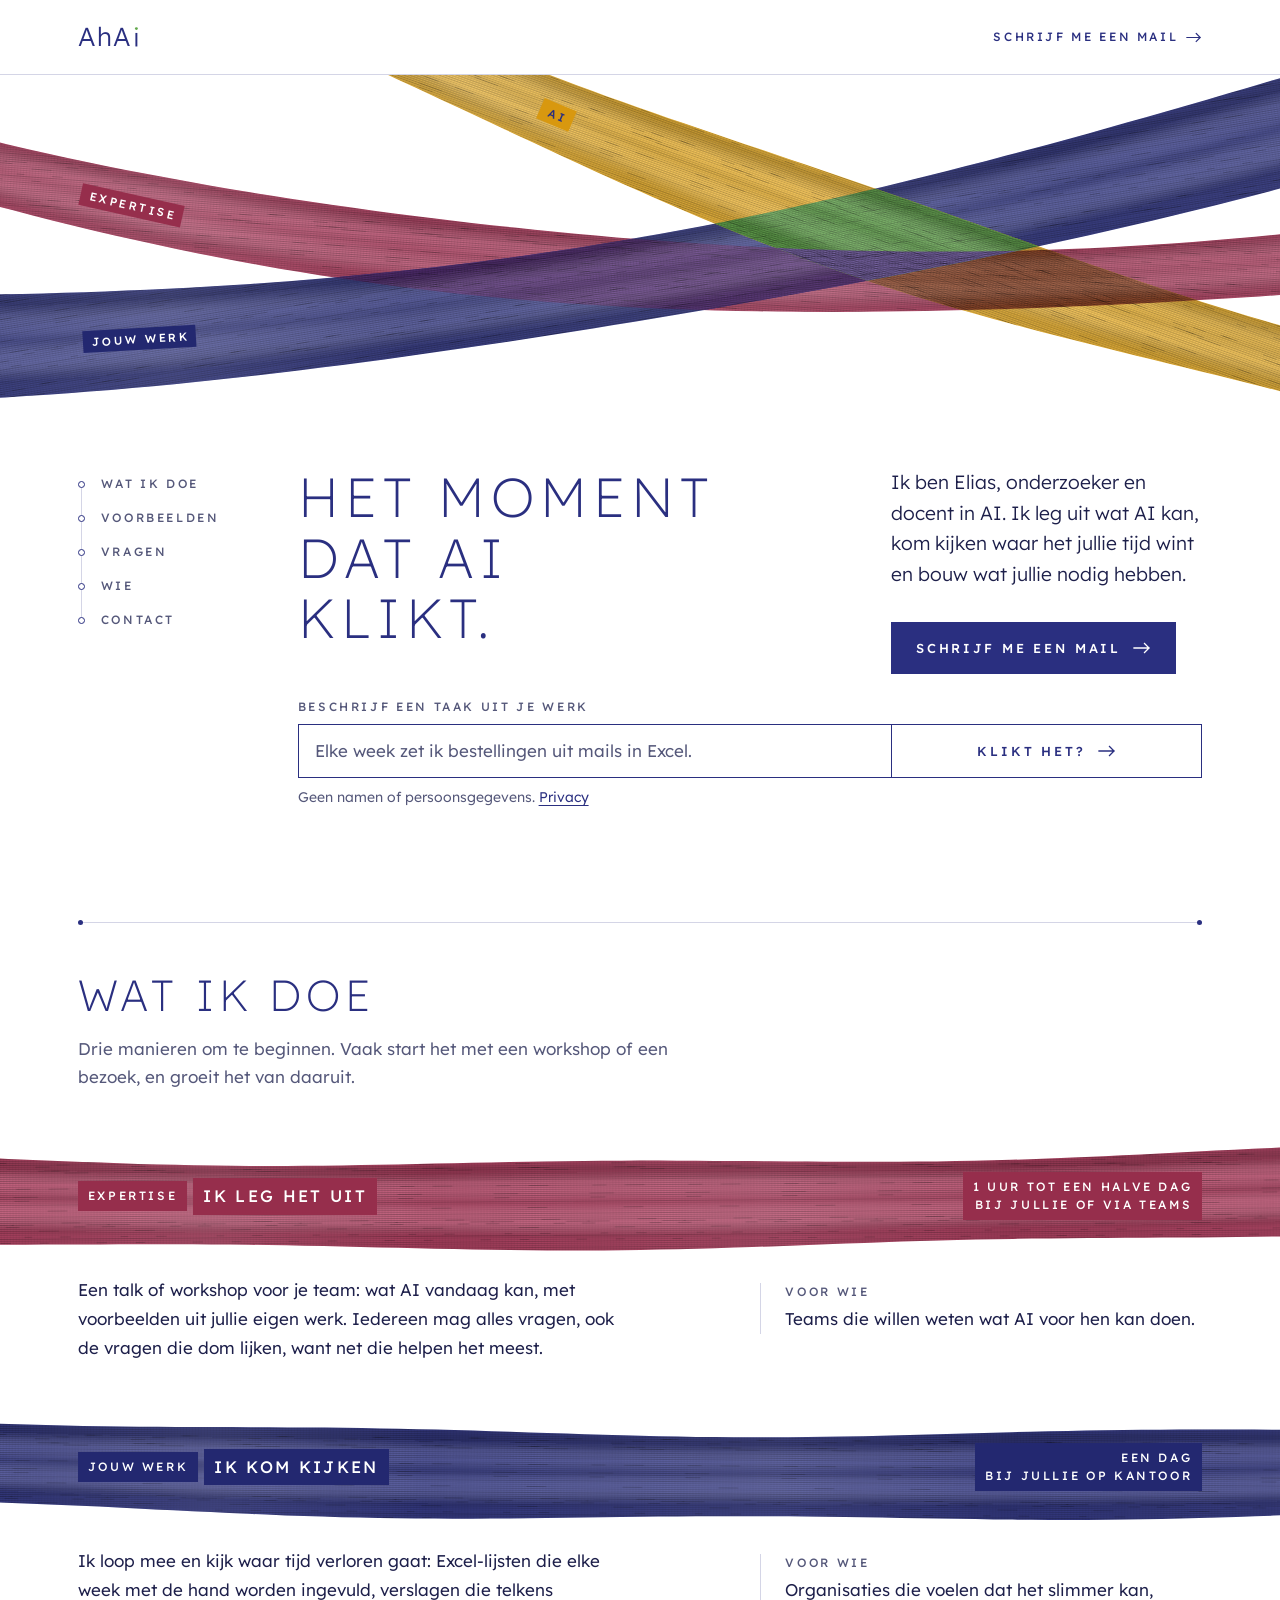
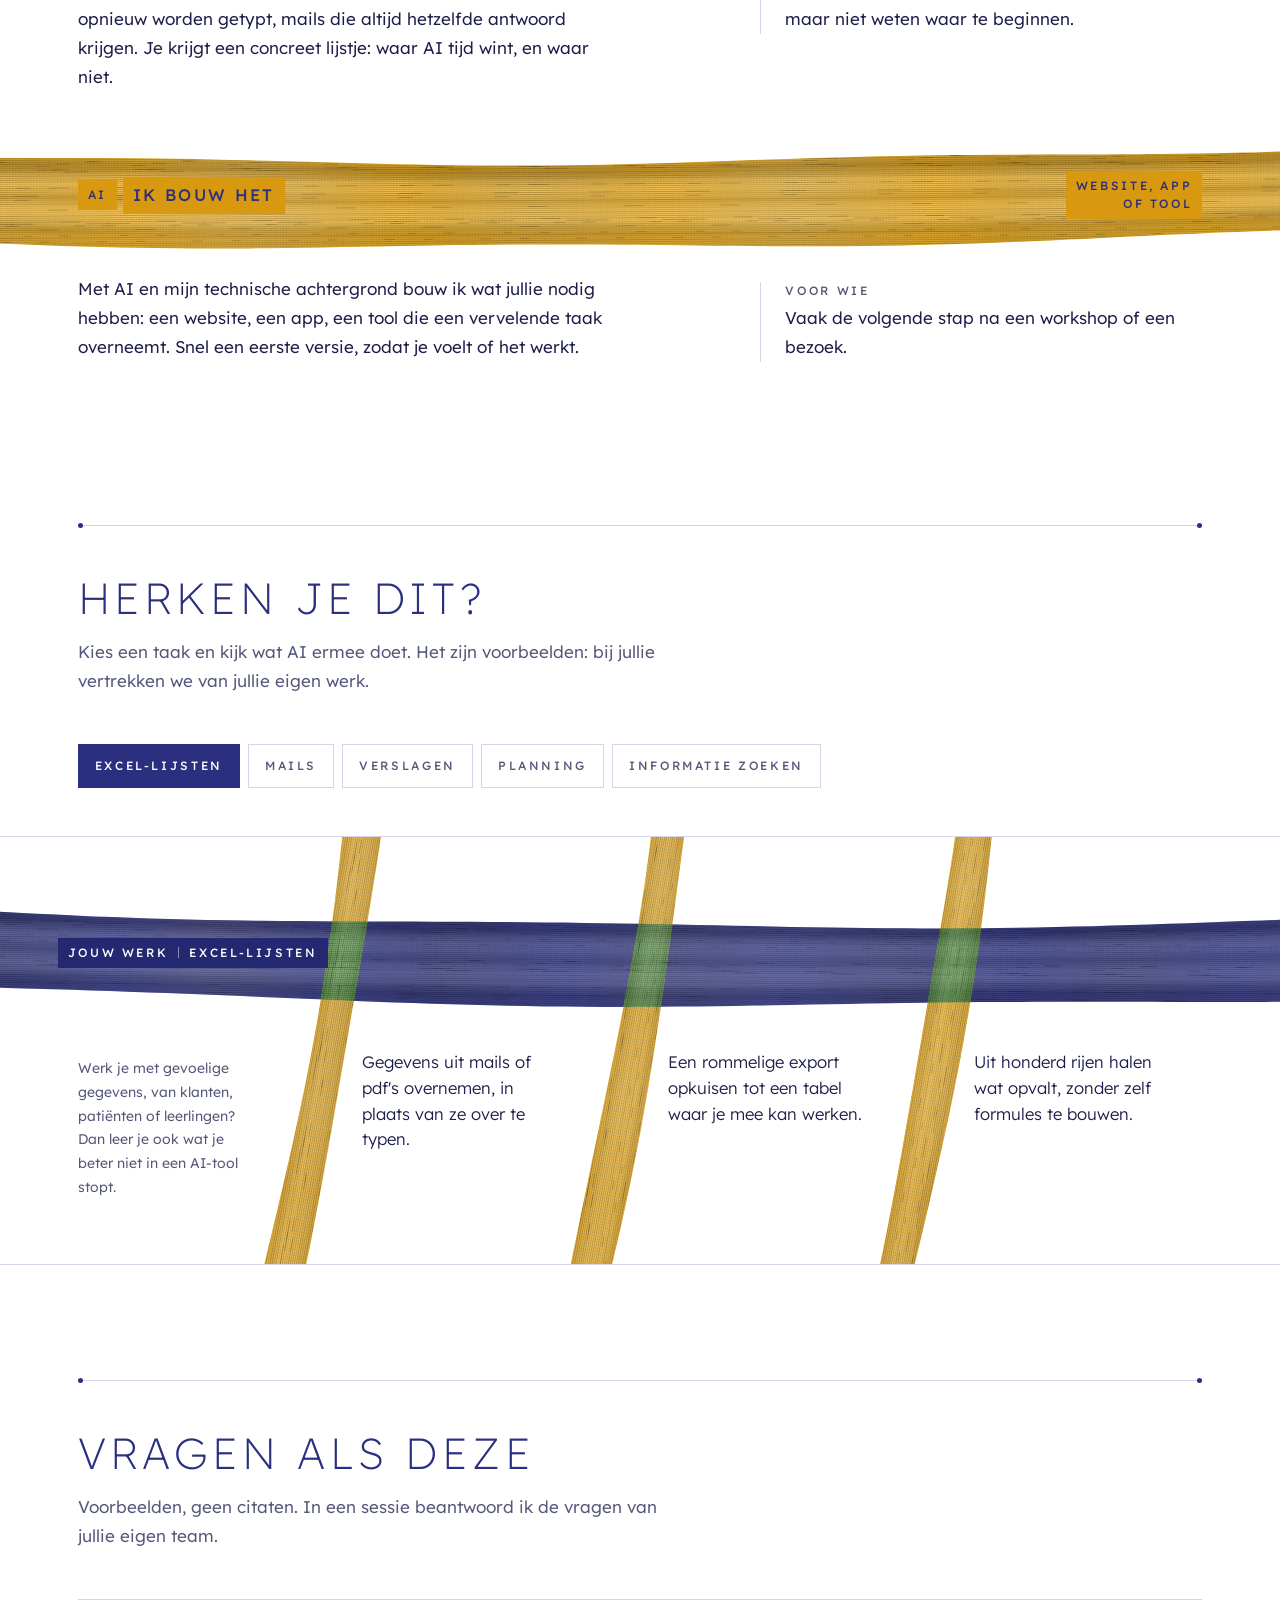
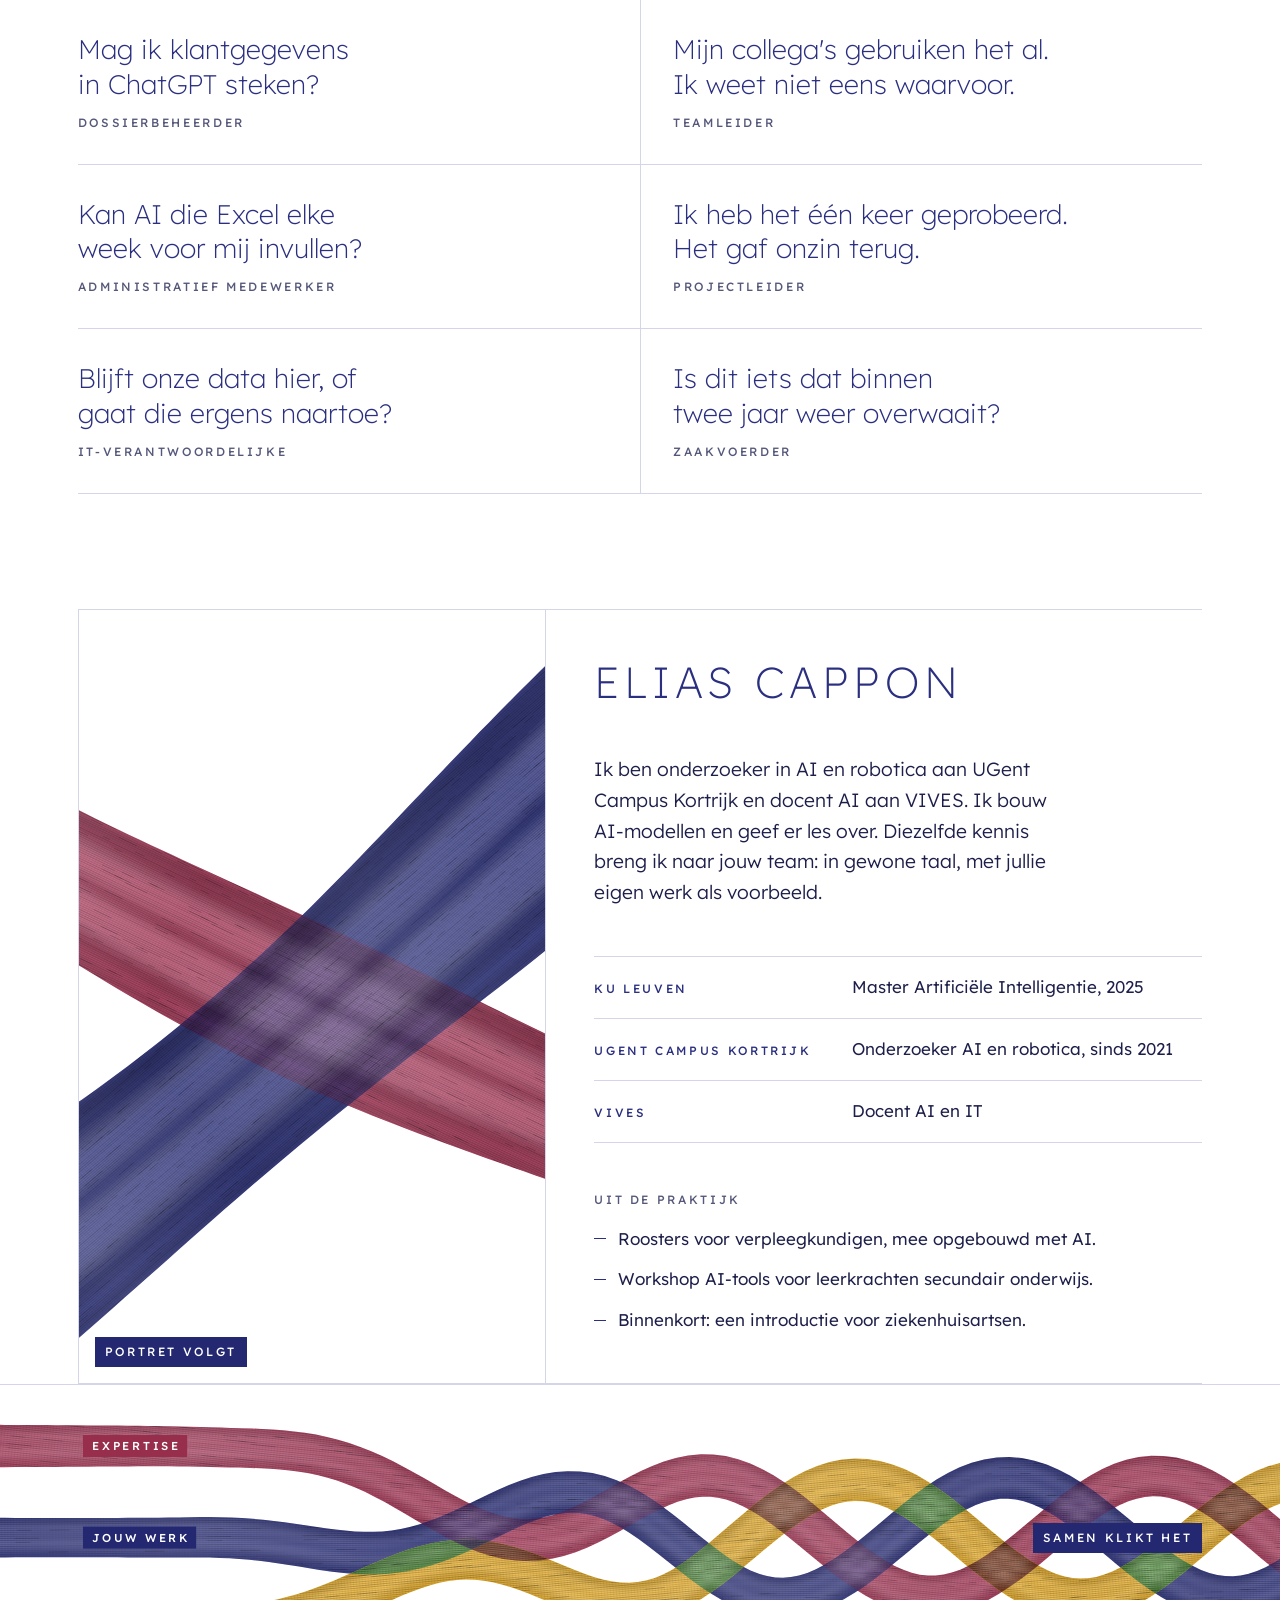
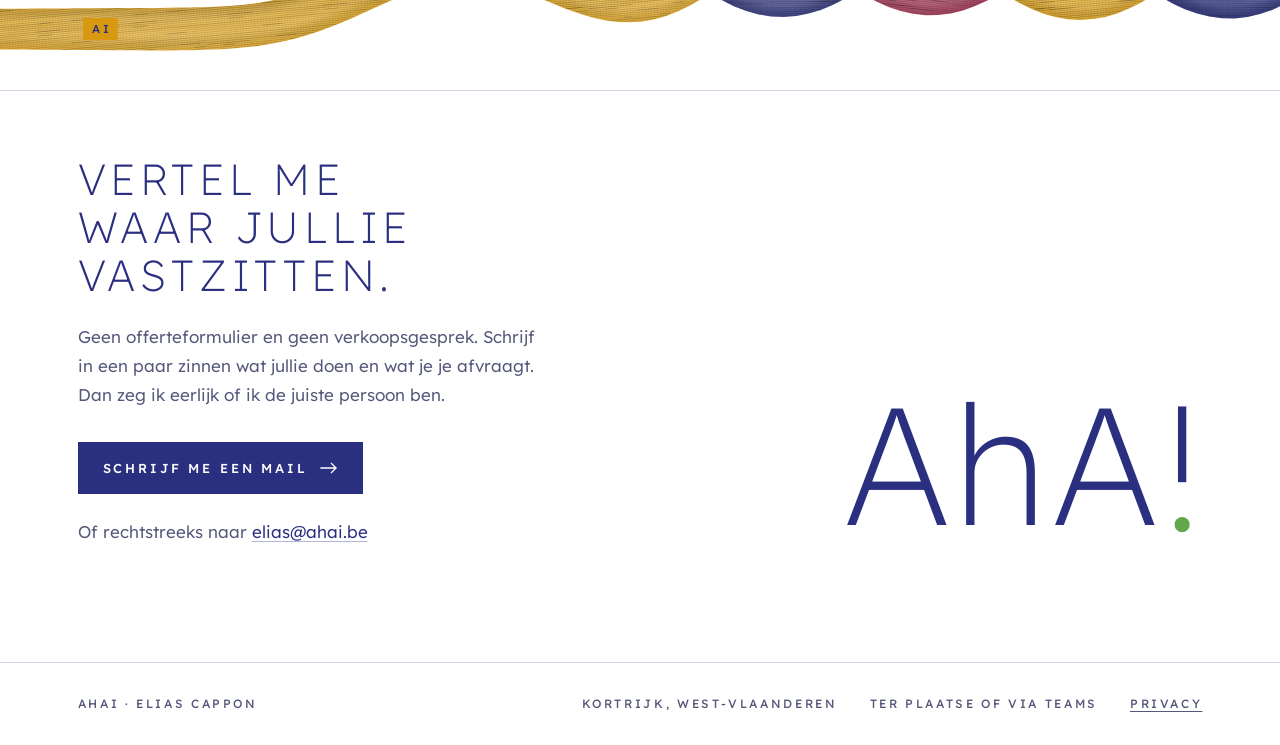
==== site/index.html @ 699d579d "Shorten the line under the Klikt het? field Co-Authored-By: Claude Opus 5.5 <noreply@anthropic.com>" ====
<!doctype html>
<html lang="nl-BE">
<head>
<meta charset="utf-8">
<meta name="viewport" content="width=device-width, initial-scale=1">
<title>AhAi · Elias Cappon, AI uitgelegd, toegepast en gebouwd</title>
<meta name="description" content="Elias Cappon, onderzoeker en docent in AI uit Kortrijk. Ik leg uit wat AI kan, kom kijken waar het jullie tijd wint en bouw wat jullie nodig hebben.">
<meta name="theme-color" content="#FFFFFF">
<link rel="icon" href="favicon.svg" type="image/svg+xml">
<link rel="preload" href="fonts/lexend-latin.woff2" as="font" type="font/woff2" crossorigin>
<link rel="stylesheet" href="styles/fonts.css">
<link rel="stylesheet" href="styles/tokens.css">
<link rel="stylesheet" href="styles/site.css">
<script src="scripts/canopy.js" defer></script>
<script src="scripts/klikt.js" defer></script>
</head>
<body>
<a class="skip" href="#inhoud">Naar de inhoud</a>

<header class="masthead">
  <div class="wrap masthead__in">
    <a class="mark" href="#top" aria-label="AhAi, naar boven" data-mark data-mark-hover><span aria-hidden="true">AhA</span><svg class="mark__i" viewBox="0 0 259 766" aria-hidden="true" focusable="false"><rect class="mark__stem" x="93" y="228" width="75" height="522"/><circle class="mark__dot" cx="130.5" cy="60.5" r="56"/></svg></a>
    <nav class="rail rail--across label" aria-label="Hoofdmenu">
      <ol>
        <li><a href="#doen">Wat ik doe</a></li>
        <li><a href="#voorbeelden">Voorbeelden</a></li>
        <li><a href="#vragen">Vragen</a></li>
        <li><a href="#wie">Wie</a></li>
        <li><a href="#contact">Contact</a></li>
      </ol>
    </nav>
    <a class="masthead__cta label" href="mailto:elias@ahai.be?subject=Kennismaking">
      Schrijf me een mail
      <svg viewBox="0 0 18 12" fill="none" aria-hidden="true"><path d="M1 6h15M11.5 1.5 16 6l-4.5 4.5" stroke="currentColor" stroke-width="1.3" stroke-linecap="square"/></svg>
    </a>
    <button class="menu-toggle label" type="button" aria-expanded="false" aria-controls="menu">Menu</button>
  </div>
  <nav class="menu-panel" id="menu" aria-label="Menu">
    <ul>
      <li><a href="#doen">Wat ik doe</a></li>
      <li><a href="#voorbeelden">Voorbeelden</a></li>
      <li><a href="#vragen">Vragen</a></li>
      <li><a href="#wie">Wie</a></li>
      <li><a href="#contact">Contact</a></li>
    </ul>
  </nav>
</header>

<main id="inhoud">

  <section class="hero" aria-labelledby="hero-title">
    <svg class="canopy" aria-hidden="true" focusable="false"></svg>
    <ul class="canopy__links sr-only">
      <li><a href="#uitleggen" data-band="madder">Expertise: ik leg het uit</a></li>
      <li><a href="#kijken" data-band="indigo">Jouw werk: ik kom kijken</a></li>
      <li><a href="#bouwen" data-band="saffron">AI: ik bouw het</a></li>
    </ul>
    <div class="wrap hero__in">
      <nav class="rail label" aria-label="Hoofdmenu">
        <ol>
          <li><a href="#doen">Wat ik doe</a></li>
          <li><a href="#voorbeelden">Voorbeelden</a></li>
          <li><a href="#vragen">Vragen</a></li>
          <li><a href="#wie">Wie</a></li>
          <li><a href="#contact">Contact</a></li>
        </ol>
      </nav>
      <h1 id="hero-title" class="display"><span>Het moment</span> <span>dat AI</span> <span>klikt.</span></h1>
      <form class="klikt" id="klikt" data-endpoint="/api/klikt" novalidate>
        <label class="klikt__label label" for="klikt-taak">Beschrijf een taak uit je werk</label>
        <div class="klikt__field">
          <textarea id="klikt-taak" name="taak" rows="1" maxlength="600" autocomplete="off" placeholder="Elke week zet ik bestellingen uit mails in Excel." aria-describedby="klikt-hint klikt-fout"></textarea>
          <button class="klikt__go" type="submit">
            Klikt het?
            <svg viewBox="0 0 18 12" fill="none" aria-hidden="true"><path d="M1 6h15M11.5 1.5 16 6l-4.5 4.5" stroke="currentColor" stroke-width="1.3" stroke-linecap="square"/></svg>
          </button>
        </div>
        <p class="klikt__hint" id="klikt-hint">Geen namen of persoonsgegevens. <a href="privacy.html">Privacy</a></p>
        <p class="klikt__fout" id="klikt-fout" hidden></p>
      </form>
      <div class="hero__side">
        <p class="lede">Ik ben Elias, onderzoeker en docent in AI. Ik leg uit wat AI kan, kom kijken waar het jullie tijd wint en bouw wat jullie nodig hebben.</p>
        <div class="actions">
          <a class="btn btn--primary" href="mailto:elias@ahai.be?subject=Kennismaking">
            Schrijf me een mail
            <svg viewBox="0 0 18 12" fill="none" aria-hidden="true"><path d="M1 6h15M11.5 1.5 16 6l-4.5 4.5" stroke="currentColor" stroke-width="1.3" stroke-linecap="square"/></svg>
          </a>
        </div>
      </div>
    </div>
    <div class="match" id="klikt-uitslag" hidden>
      <div class="match__silk"><svg aria-hidden="true" focusable="false"></svg></div>
      <div class="wrap match__in" aria-busy="false">
        <div class="match__head">
          <p class="match__score display" tabindex="-1" data-score>Even kijken…</p>
          <p class="match__verdict" data-verdict></p>
          <p class="match__caption label" id="klikt-kader">Zo komt de score tot stand</p>
          <dl class="match__frame" data-frame aria-labelledby="klikt-kader"></dl>
        </div>
        <div class="match__body">
          <ul class="match__reasons" data-reasons></ul>
          <p class="match__fit" data-fit></p>
          <div class="actions">
            <a class="btn btn--primary" data-mail href="mailto:elias@ahai.be?subject=Klikt%20het%3F">
              Stuur dit naar Elias
              <svg viewBox="0 0 18 12" fill="none" aria-hidden="true"><path d="M1 6h15M11.5 1.5 16 6l-4.5 4.5" stroke="currentColor" stroke-width="1.3" stroke-linecap="square"/></svg>
            </a>
            <button class="btn btn--ghost" type="button" data-again>Probeer een andere taak</button>
          </div>
        </div>
      </div>
    </div>
  </section>

  <section class="section section--first" id="doen" aria-labelledby="doen-title">
    <div class="wrap">
      <div class="rule" aria-hidden="true"></div>
      <div class="section__head">
        <h2 id="doen-title" class="display">Wat ik doe</h2>
        <p class="section__intro">Drie manieren om te beginnen. Vaak start het met een workshop of een bezoek, en groeit het van daaruit.</p>
      </div>
    </div>
    <div class="lanes">
      <article class="lane" data-dye="madder" id="uitleggen">
        <div class="lane__silk">
          <svg aria-hidden="true" focusable="false"></svg>
          <div class="wrap lane__band">
            <div class="lane__names"><p class="lane__word label">Expertise</p><h3>Ik leg het uit</h3></div>
            <p class="lane__spec label"><span>1&nbsp;uur tot een halve&nbsp;dag</span><span>bij&nbsp;jullie of via&nbsp;Teams</span></p>
          </div>
        </div>
        <div class="wrap lane__body">
          <p>Een talk of workshop voor je team: wat AI vandaag kan, met voorbeelden uit jullie eigen werk. Iedereen mag alles vragen, ook de vragen die dom lijken, want net die helpen het meest.</p>
          <dl class="lane__for"><dt class="label">Voor wie</dt><dd>Teams die willen weten wat AI voor hen kan doen.</dd></dl>
        </div>
      </article>
      <article class="lane" data-dye="indigo" id="kijken">
        <div class="lane__silk">
          <svg aria-hidden="true" focusable="false"></svg>
          <div class="wrap lane__band">
            <div class="lane__names"><p class="lane__word label">Jouw werk</p><h3>Ik kom kijken</h3></div>
            <p class="lane__spec label"><span>Een&nbsp;dag</span><span>bij&nbsp;jullie op&nbsp;kantoor</span></p>
          </div>
        </div>
        <div class="wrap lane__body">
          <p>Ik loop mee en kijk waar tijd verloren gaat: Excel-lijsten die elke week met de hand worden ingevuld, verslagen die telkens opnieuw worden getypt, mails die altijd hetzelfde antwoord krijgen. Je krijgt een concreet lijstje: waar AI tijd wint, en waar niet.</p>
          <dl class="lane__for"><dt class="label">Voor wie</dt><dd>Organisaties die voelen dat het slimmer kan, maar niet weten waar te beginnen.</dd></dl>
        </div>
      </article>
      <article class="lane" data-dye="saffron" id="bouwen">
        <div class="lane__silk">
          <svg aria-hidden="true" focusable="false"></svg>
          <div class="wrap lane__band">
            <div class="lane__names"><p class="lane__word label">AI</p><h3>Ik bouw het</h3></div>
            <p class="lane__spec label"><span>Website, app</span><span>of&nbsp;tool</span></p>
          </div>
        </div>
        <div class="wrap lane__body">
          <p>Met AI en mijn technische achtergrond bouw ik wat jullie nodig hebben: een website, een app, een tool die een vervelende taak overneemt. Snel een eerste versie, zodat je voelt of het werkt.</p>
          <dl class="lane__for"><dt class="label">Voor wie</dt><dd>Vaak de volgende stap na een workshop of een bezoek.</dd></dl>
        </div>
      </article>
    </div>
  </section>

  <section class="section" id="voorbeelden" aria-labelledby="voorbeelden-title">
    <div class="wrap">
      <div class="rule" aria-hidden="true"></div>
      <div class="section__head">
        <h2 id="voorbeelden-title" class="display">Herken je dit?</h2>
        <p class="section__intro">Kies een taak en kijk wat AI ermee doet. Het zijn voorbeelden: bij jullie vertrekken we van jullie eigen werk.</p>
      </div>
      <fieldset class="jobs">
        <legend class="sr-only">Kies een taak</legend>
        <label><input type="radio" name="task" value="excel" checked><span>Excel-lijsten</span></label>
        <label><input type="radio" name="task" value="mails"><span>Mails</span></label>
        <label><input type="radio" name="task" value="verslagen"><span>Verslagen</span></label>
        <label><input type="radio" name="task" value="planning"><span>Planning</span></label>
        <label><input type="radio" name="task" value="zoeken"><span>Informatie zoeken</span></label>
      </fieldset>
    </div>

    <div class="crossing" data-crossing>
      <svg class="crossing__silk" aria-hidden="true" focusable="false"></svg>
      <p class="crossing__work tag label" aria-hidden="true"><span>Jouw werk</span><b data-job-label>Excel-lijsten</b></p>
      <div class="wrap crossing__grid">
        <p class="crossing__note">Werk je met gevoelige gegevens, van klanten, patiënten of leerlingen? Dan leer je ook wat je beter niet in een AI-tool stopt.</p>
        <ul class="crossing__list" data-examples aria-live="polite">
          <li><svg class="x-strip" aria-hidden="true" focusable="false"></svg><p>Gegevens uit mails of pdf's overnemen, in plaats van ze over te typen.</p></li>
          <li><svg class="x-strip" aria-hidden="true" focusable="false"></svg><p>Een rommelige export opkuisen tot een tabel waar je mee kan werken.</p></li>
          <li><svg class="x-strip" aria-hidden="true" focusable="false"></svg><p>Uit honderd rijen halen wat opvalt, zonder zelf formules te bouwen.</p></li>
        </ul>
      </div>
    </div>
  </section>

  <section class="section" id="vragen" aria-labelledby="vragen-title">
    <div class="wrap">
      <div class="rule" aria-hidden="true"></div>
      <div class="section__head">
        <h2 id="vragen-title" class="display">Vragen als deze</h2>
        <p class="section__intro">Voorbeelden, geen citaten. In een sessie beantwoord ik de vragen van jullie eigen team.</p>
      </div>
      <ul class="questions">
        <li><p>Mag ik klantgegevens in ChatGPT steken?</p><span class="label">Dossierbeheerder</span></li>
        <li><p>Mijn collega's gebruiken het al. Ik weet niet eens waarvoor.</p><span class="label">Teamleider</span></li>
        <li><p>Kan AI die Excel elke week voor mij invullen?</p><span class="label">Administratief medewerker</span></li>
        <li><p>Ik heb het één keer geprobeerd. Het gaf onzin terug.</p><span class="label">Projectleider</span></li>
        <li><p>Blijft onze data hier, of gaat die ergens naartoe?</p><span class="label">IT-verantwoordelijke</span></li>
        <li><p>Is dit iets dat binnen twee jaar weer overwaait?</p><span class="label">Zaakvoerder</span></li>
      </ul>
    </div>
  </section>

  <section class="section" id="wie" aria-labelledby="wie-title">
    <div class="wrap">
      <div class="who">
        <figure class="portrait">
          <svg aria-hidden="true" focusable="false"></svg>
          <figcaption class="tag label">Portret volgt</figcaption>
        </figure>
        <div class="who__text">
          <h2 id="wie-title" class="display">Elias Cappon</h2>
          <p>Ik ben onderzoeker in AI en robotica aan UGent Campus Kortrijk en docent AI aan VIVES. Ik bouw AI-modellen en geef er les over. Diezelfde kennis breng ik naar jouw team: in gewone taal, met jullie eigen werk als voorbeeld.</p>
          <dl class="creds">
            <div><dt class="label">KU Leuven</dt><dd>Master Artificiële Intelligentie, 2025</dd></div>
            <div><dt class="label">UGent Campus Kortrijk</dt><dd>Onderzoeker AI en robotica, sinds 2021</dd></div>
            <div><dt class="label">VIVES</dt><dd>Docent AI en IT</dd></div>
          </dl>
          <div class="practice">
            <h3 class="label">Uit de praktijk</h3>
            <ul>
              <li>Roosters voor verpleegkundigen, mee opgebouwd met AI.</li>
              <li>Workshop AI-tools voor leerkrachten secundair onderwijs.</li>
              <li>Binnenkort: een introductie voor ziekenhuisartsen.</li>
            </ul>
          </div>
        </div>
      </div>
    </div>
  </section>

  <section class="contact" id="contact" aria-labelledby="contact-title">
    <div class="braid">
      <svg class="braid__silk" aria-hidden="true" focusable="false"></svg>
      <div class="wrap braid__in"><p class="braid__tag tag label">Samen klikt het</p></div>
    </div>
    <div class="wrap">
      <div class="contact__grid">
        <div>
          <h2 id="contact-title" class="display">Vertel me waar jullie vastzitten.</h2>
          <p class="contact__text">Geen offerteformulier en geen verkoopsgesprek. Schrijf in een paar zinnen wat jullie doen en wat je je afvraagt. Dan zeg ik eerlijk of ik de juiste persoon ben.</p>
          <div class="actions contact__actions">
            <a class="btn btn--primary" href="mailto:elias@ahai.be?subject=Kennismaking">
              Schrijf me een mail
              <svg viewBox="0 0 18 12" fill="none" aria-hidden="true"><path d="M1 6h15M11.5 1.5 16 6l-4.5 4.5" stroke="currentColor" stroke-width="1.3" stroke-linecap="square"/></svg>
            </a>
          </div>
          <p class="contact__plain">Of rechtstreeks naar <a class="mailto" href="mailto:elias@ahai.be?subject=Kennismaking">elias@ahai.be</a></p>
        </div>
        <p class="closing" aria-hidden="true"><span class="mark" data-mark><span>AhA</span><svg class="mark__i" viewBox="0 0 242 766" focusable="false"><rect class="mark__stem" x="96" y="230" width="50" height="520"/><circle class="mark__dot" cx="121" cy="76" r="45.5"/></svg></span></p>
      </div>
    </div>
  </section>

</main>

<footer class="footer label">
  <div class="wrap footer__in">
    <span>AhAi · Elias Cappon</span>
    <div><span>Kortrijk, West-Vlaanderen</span><span>Ter&nbsp;plaatse of via Teams</span><a href="privacy.html">Privacy</a></div>
  </div>
</footer>

<a class="totop" href="#top" aria-label="Terug naar boven" data-mark data-mark-hover>
  <svg class="totop__arrow" viewBox="0 0 10 15" fill="none" aria-hidden="true" focusable="false"><path d="M5 14V1.5M1 5.5l4-4 4 4" stroke="currentColor" stroke-width="1.3" stroke-linecap="square"/></svg>
  <span class="mark" aria-hidden="true"><span>AhA</span><svg class="mark__i" viewBox="0 0 259 766" focusable="false"><rect class="mark__stem" x="93" y="228" width="75" height="522"/><circle class="mark__dot" cx="130.5" cy="60.5" r="56"/></svg></span>
</a>
</body>
</html>
---- site/styles/fonts.css ----
/* Lexend, self-hosted (SIL Open Font License 1.1, see fonts/OFL.txt).
   Served from our own domain so no visitor data goes to a font CDN. */
@font-face {
  font-family: "Lexend";
  font-style: normal;
  font-weight: 200 600;
  font-display: swap;
  src: url("../fonts/lexend-latin-ext.woff2") format("woff2");
  unicode-range: U+0100-02BA, U+02BD-02C5, U+02C7-02CC, U+02CE-02D7, U+02DD-02FF, U+0304, U+0308, U+0329, U+1D00-1DBF, U+1E00-1E9F, U+1EF2-1EFF, U+2020, U+20A0-20AB, U+20AD-20C0, U+2113, U+2C60-2C7F, U+A720-A7FF;
}
@font-face {
  font-family: "Lexend";
  font-style: normal;
  font-weight: 200 600;
  font-display: swap;
  src: url("../fonts/lexend-latin.woff2") format("woff2");
  unicode-range: U+0000-00FF, U+0131, U+0152-0153, U+02BB-02BC, U+02C6, U+02DA, U+02DC, U+0304, U+0308, U+0329, U+2000-206F, U+20AC, U+2122, U+2191, U+2193, U+2212, U+2215, U+FEFF, U+FFFD;
}
---- site/styles/tokens.css ----
/* AhAi: tokens for the silk canopy world.
   Three dyes over a sun-white courtyard. Each dye has one job, and the
   jobs never swap. Where two dyes cross, a chord appears: an authored
   colour, not an accident of blending. */

:root {
  /* Dyes */
  --indigo: #2A2F80;        /* your work; all type; primary action */
  --indigo-hover: #232870;
  --indigo-press: #1D2160;
  --madder: #B0385B;        /* the person explaining */
  --saffron: #F0B020;       /* AI, and only AI */

  /* Chords. The aha is the crossing of your work and AI: Flemish dyers
     made green by overdyeing indigo with yellow weld, so that crossing
     is the one green on the page, and the most luminous chord. */
  --chord-work-ai: #62A84B;         /* the aha */
  --chord-work-why: #5E3482;        /* your work, explained */
  --chord-madder-saffron: #9A4C2C;  /* AI, explained: kept going */
  --chord-all: #594A79;             /* all three at once */

  /* Woven tags: labels sewn onto silk, a shade deeper than their dye,
     so the text holds its contrast whatever the fold or sheen does. */
  --tag-indigo: #232870;
  --tag-madder: #962E4C;
  --tag-chord: #83401F;
  --tag-saffron: #D8980F;   /* carries indigo text */

  /* Ground */
  --sky: #FFFFFF;           /* clear sky white, the resting state */

  /* Ink, tinted from indigo rather than grey */
  --ink: #1D1F4A;
  --ink-soft: #55587A;
  --rule: rgba(42, 47, 128, 0.2);
  --selection: rgba(42, 47, 128, 0.14);

  /* Type: one family, roles carried by weight, case and tracking.
     Lexend was drawn to measurably improve reading ease, which is the
     whole job for an audience that is not technical by definition. */
  --font: "Lexend", ui-sans-serif, system-ui, -apple-system, "Segoe UI", sans-serif;

  --t-label: 12px;
  --t-small: 14px;
  --t-body: 17px;
  --t-lede: clamp(1.08rem, 1.5vw, 1.3rem);
  --t-name: clamp(1rem, 1.3vw, 1.15rem);
  --t-question: clamp(1.2rem, 2.1vw, 1.7rem);
  --t-display-m: clamp(1.7rem, 3.4vw, 2.9rem);
  --t-display-xl: clamp(2.3rem, 5.4vw, 5rem);
  --t-mail: clamp(1.5rem, 3.6vw, 3rem);
  --t-closing: clamp(4rem, 13vw, 11rem);

  --w-display: 200;
  --w-light: 300;
  --w-body: 350;
  --w-label: 450;

  --track-display: 0.11em;
  --track-label: 0.22em;
  --track-mark: 0.05em;

  --lh-display: 1.1;
  --lh-body: 1.7;
  --measure: 60ch;

  /* Space: a 4px grid */
  --s-1: 4px;
  --s-2: 8px;
  --s-3: 12px;
  --s-4: 16px;
  --s-5: 24px;
  --s-6: 32px;
  --s-7: 48px;
  --s-8: 64px;
  --s-9: 96px;
  --section: clamp(80px, 9vw, 136px);

  --wrap: 1240px;
  --gutter: clamp(20px, 4.5vw, 64px);
  --rail: 172px;

  /* Motion: tension, not decoration. Shared scale from transitions.dev. */
  --d-quick: 150ms;
  --d-fast: 250ms;
  --d-slow: 400ms;
  --ease: cubic-bezier(0.22, 1, 0.36, 1);
}
---- site/styles/site.css ----
/* AhAi: site styles. Tokens live in tokens.css, faces in fonts.css. */

*, *::before, *::after { box-sizing: border-box; }
html {
  -webkit-text-size-adjust: 100%;
  scroll-behavior: smooth;
  scrollbar-width: thin;
  scrollbar-color: rgba(42, 47, 128, 0.35) transparent;
}
body {
  margin: 0;
  background: var(--sky);
  color: var(--ink);
  font-family: var(--font);
  font-size: var(--t-body);
  font-weight: var(--w-body);
  line-height: var(--lh-body);
  caret-color: var(--indigo);
  -webkit-font-smoothing: antialiased;
}
::selection { background: var(--selection); color: var(--ink); }
img, svg { display: block; max-width: 100%; }
[hidden] { display: none !important; }
a { color: inherit; text-underline-offset: 0.24em; text-decoration-thickness: 1px; }
h1, h2, h3, p, ul, ol, dl, dd { margin: 0; }
ul, ol { padding: 0; list-style: none; }
button { font: inherit; color: inherit; background: none; border: 0; padding: 0; cursor: pointer; }

:where(a, button, input, [tabindex]):focus-visible {
  outline: 2px solid var(--indigo);
  outline-offset: 4px;
}

.sr-only {
  position: absolute; width: 1px; height: 1px; margin: -1px; padding: 0;
  overflow: hidden; clip: rect(0 0 0 0); white-space: nowrap; border: 0;
}
.skip {
  position: absolute; left: var(--gutter); top: -60px; z-index: 30;
  background: var(--indigo); color: var(--sky); padding: var(--s-2) var(--s-4);
  font-size: var(--t-small); text-decoration: none;
}
.skip:focus { top: var(--s-3); }

.wrap { max-width: var(--wrap); margin-inline: auto; padding-inline: var(--gutter); }

/* Labels pinned at an edge: light, wide-tracked capitals */
.label {
  font-size: var(--t-label);
  font-weight: var(--w-label);
  letter-spacing: var(--track-label);
  text-transform: uppercase;
  line-height: 1.5;
}
.display {
  font-weight: var(--w-display);
  letter-spacing: var(--track-display);
  text-transform: uppercase;
  line-height: var(--lh-display);
  color: var(--indigo);
  text-wrap: balance;
}

/* A hairline that ends in two knots, the frame of the canopy board */
.rule { position: relative; height: 1px; background: var(--rule); }
.rule::before, .rule::after {
  content: ""; position: absolute; top: -2px; width: 5px; height: 5px;
  border-radius: 50%; background: var(--indigo);
}
.rule::before { left: 0; }
.rule::after { right: 0; }

/* A woven tag: a label sewn onto silk */
.tag { display: inline-flex; align-items: center; padding: 6px 10px; color: var(--sky); background: var(--tag-indigo); }

/* ── Wordmark: AhAi turns into AhA! ────────────────────────────
   The i is drawn to Lexend's own glyph at the weight it sits in, per
   1000 units: at 300 a stroke of 75, a dot of 112 and an advance of 259;
   at 200 a stroke of 50, a dot of 91 and an advance of 242. Drawn, it
   can morph: on a spring the stroke stretches to cap height while the
   dot drops to the baseline. Only the dot carries colour, the green
   chord of the aha. */
.mark {
  display: inline-block; text-decoration: none; white-space: nowrap;
  font-weight: var(--w-light); letter-spacing: var(--track-mark);
  color: var(--indigo); line-height: 1;
}
.mark__i { display: inline-block; width: 0.259em; height: 0.766em; vertical-align: -0.016em; overflow: visible; }
.mark__stem { fill: currentColor; }
.mark__dot { fill: var(--chord-work-ai); }

/* ── Masthead ─────────────────────────────────────────────────── */
.masthead { position: relative; z-index: 20; background: var(--sky); border-bottom: 1px solid var(--rule); }
.masthead__in { display: flex; align-items: center; justify-content: space-between; gap: var(--s-5); padding-block: var(--s-5); }
.masthead .mark { font-size: 26px; }
.masthead__cta {
  display: inline-flex; align-items: center; gap: var(--s-2);
  color: var(--indigo); text-decoration: none;
}
.masthead__cta svg { flex: none; width: 16px; height: 11px; transition: transform var(--d-fast) var(--ease); }
.masthead__cta:hover svg { transform: translateX(4px); }

/* The rail: a thread with knots. Vertical in the hero on wide screens,
   laid along the masthead on middle widths, a menu on phones. */
.rail ol { position: relative; display: grid; gap: var(--s-4); }
.rail ol::before {
  content: ""; position: absolute; left: 3px; top: 8px; bottom: 8px; width: 1px; background: var(--rule);
}
.rail a {
  position: relative; display: flex; align-items: center; gap: var(--s-4);
  text-decoration: none; color: var(--ink-soft);
  transition: color var(--d-quick) var(--ease);
}
.rail a::before {
  content: ""; flex: none; width: 7px; height: 7px; border-radius: 50%;
  border: 1px solid var(--indigo); background: var(--sky);
  transition: background-color var(--d-quick) var(--ease);
}
.rail a:hover, .rail a:focus-visible { color: var(--indigo); }
.rail a:hover::before, .rail a:focus-visible::before { background: var(--indigo); }
.rail--across { display: none; }
.rail--across ol { grid-auto-flow: column; gap: 20px; }
.rail--across ol::before { left: 8px; right: 8px; top: 50%; bottom: auto; width: auto; height: 1px; }
/* Laid across, the thread shows only between the labels, never through them. */
.rail--across a { gap: var(--s-3); padding-right: 6px; white-space: nowrap; background: var(--sky); }
.rail--across li:last-child a { padding-right: 0; }

.menu-toggle { display: none; color: var(--indigo); padding: var(--s-2) 0; }
.menu-panel { display: none; }

/* ── Hero ─────────────────────────────────────────────────────── */
.hero { position: relative; }
/* tall enough to fly, short enough that "Klikt het?" is in the first screen */
.canopy { display: block; width: 100%; height: clamp(260px, 40vh, 520px); overflow: hidden; }
.hero__in {
  display: grid;
  grid-template-columns: var(--rail) minmax(0, 7fr) minmax(0, 4fr);
  grid-template-areas: "rail head side" "rail form form";
  gap: var(--s-5) var(--s-7); align-items: start;
  padding-block: var(--s-6) var(--s-8);
}
.hero .rail { grid-area: rail; align-self: start; padding-top: var(--s-2); }
.hero h1 { grid-area: head; font-size: var(--t-display-xl); }
@media (min-width: 1024px) {
  .hero h1 { font-size: clamp(3rem, 4.3vw, 3.9rem); }
  .hero h1 span { display: block; white-space: nowrap; }
}
.hero__side { grid-area: side; display: grid; gap: var(--s-6); }
.lede { font-size: var(--t-lede); font-weight: var(--w-light); line-height: 1.6; color: var(--ink); max-width: 34ch; }
.actions { display: flex; flex-wrap: wrap; gap: var(--s-3); }

/* ── Klikt het? A task in, a match out ─────────────────────────── */
.klikt { grid-area: form; display: grid; gap: var(--s-2); }
.klikt__label { color: var(--ink-soft); }
.klikt__field {
  display: flex; align-items: stretch;
  border: 1px solid var(--indigo); background: var(--sky);
}
.klikt__field:focus-within { outline: 2px solid var(--indigo); outline-offset: 3px; }
.klikt textarea {
  flex: 1; min-width: 0; min-height: 52px; margin: 0; border: 0; resize: none; overflow: hidden;
  padding: 14px var(--s-4); background: transparent; color: var(--ink);
  font: inherit; font-size: var(--t-body); font-weight: var(--w-body); line-height: 1.4;
  text-wrap: pretty;
}
.klikt textarea::placeholder { color: var(--ink-soft); opacity: 1; }
.klikt textarea:focus-visible { outline: none; }
/* The field spans the headline and side columns: its text box ends where
   the side column starts, so "Klikt het?" sits under "Schrijf me een mail". */
.klikt__go {
  flex: none; width: calc((100% - var(--s-7)) * 4 / 11);
  display: inline-flex; align-items: center; justify-content: center; gap: var(--s-3);
  padding: 0 var(--s-5); border-left: 1px solid var(--indigo); color: var(--indigo);
  font-size: 13px; font-weight: 500; letter-spacing: var(--track-label); text-transform: uppercase; white-space: nowrap;
  transition: background-color var(--d-quick) var(--ease);
}
.klikt__go:hover { background: rgba(42, 47, 128, 0.06); }
.klikt__go:active { background: rgba(42, 47, 128, 0.12); }
.klikt__go svg { flex: none; width: 18px; height: 12px; transition: transform var(--d-fast) var(--ease); }
.klikt__go:hover svg { transform: translateX(4px); }
.klikt__hint, .klikt__fout { font-size: var(--t-small); }
.klikt__hint { color: var(--ink-soft); }
.klikt__hint a { color: var(--indigo); }
.klikt__fout { color: var(--ink); }

/* The result: the meter strip runs edge to edge like the lanes, the
   reading sits in the wrap below it. */
.match { padding-bottom: var(--s-8); }
.match__silk { position: relative; height: clamp(150px, 13vw, 190px); border-block: 1px solid var(--rule); overflow: hidden; }
.match__silk svg { position: absolute; inset: 0; width: 100%; height: 100%; }
.match__in {
  display: grid; grid-template-columns: minmax(0, 5fr) minmax(0, 7fr);
  gap: var(--s-6) var(--s-8); padding-top: var(--s-7);
}
.match__head { display: grid; gap: var(--s-4); align-content: start; }
.match__score { font-size: var(--t-display-m); }
.match__score:focus { outline: none; }
.match__verdict { color: var(--ink); max-width: 32ch; text-wrap: pretty; }
.match__caption { margin-top: var(--s-3); color: var(--ink-soft); }
.match__frame { display: grid; gap: var(--s-2); }
.match__frame div { display: flex; align-items: center; justify-content: space-between; gap: var(--s-4); }
.match__frame dt { font-size: var(--t-small); color: var(--ink); }
.match__weight { margin-left: var(--s-1); font-size: var(--t-label); color: var(--ink-soft); white-space: nowrap; }
.match__frame dd { display: flex; gap: 6px; }
.match__frame dd span { width: 8px; height: 8px; border-radius: 50%; border: 1px solid var(--indigo); }
.match__frame dd span.is-on { background: var(--indigo); }
.match__body { display: grid; gap: var(--s-5); align-content: start; }
.match__reasons li { padding: var(--s-3) 0; border-top: 1px solid var(--rule); max-width: var(--measure); text-wrap: pretty; }
.match__reasons li:last-child { border-bottom: 1px solid var(--rule); }
.match__fit { color: var(--ink-soft); }
.match__fit a { color: var(--indigo); }

/* The bands link to the services named after them: the band under the
   pointer lifts, the others fall back, and its tag shows an arrow. */
.canopy .silk__body, .canopy .silk__tex, .canopy .silk__label, .canopy .silk__chords {
  transition: opacity var(--d-fast) var(--ease);
}
.canopy .is-dim { opacity: 0.2; }
.canopy .silk__chords.is-dim { opacity: 0; }
.silk__arrow { opacity: 0; transform: translateX(-4px); transition: opacity var(--d-quick) var(--ease), transform var(--d-quick) var(--ease); }
.is-hot .silk__arrow { opacity: 1; transform: none; }
.silk__ring { display: none; }
.is-focus .silk__ring { display: inline; }

/* Back to top: the mark waits in the corner once the hero has gone. */
.totop {
  position: fixed; z-index: 30;
  right: max(var(--s-4), env(safe-area-inset-right));
  bottom: calc(max(var(--s-4), env(safe-area-inset-bottom)) + var(--lift, 0px));
  display: inline-flex; align-items: center; justify-content: center; gap: var(--s-3);
  min-width: 44px; min-height: 44px; padding: 0 var(--s-4) 0 var(--s-3);
  background: var(--sky); border: 1px solid var(--indigo); color: var(--indigo); text-decoration: none;
  opacity: 0; visibility: hidden; transform: translateY(8px);
  transition: opacity var(--d-fast) var(--ease), transform var(--d-fast) var(--ease), background-color var(--d-quick) var(--ease), visibility 0s linear var(--d-fast);
}
.totop.is-shown {
  opacity: 1; visibility: visible; transform: none;
  transition: opacity var(--d-fast) var(--ease), transform var(--d-fast) var(--ease), background-color var(--d-quick) var(--ease);
}
.totop:hover { background: linear-gradient(rgba(42, 47, 128, 0.06), rgba(42, 47, 128, 0.06)), var(--sky); }
.totop .mark {
  font-size: 26px; /* the masthead's mark, waiting in the corner */
  transition: opacity var(--d-quick) var(--ease);
}
/* While the closing AhA! is in view the tile keeps only its arrow, so the
   finale never shows the mark twice: the mark fades, then the tile folds
   to a square in one step, so no layout property is animated. */
.totop.is-quiet .mark { opacity: 0; }
.totop.is-folded { gap: 0; padding-inline: 0; }
.totop.is-folded .mark { display: none; }
.totop__arrow { flex: none; width: 10px; height: 15px; transition: transform var(--d-fast) var(--ease); }
.totop:hover .totop__arrow { transform: translateY(-3px); }

/* ── Buttons: square, tracked, indigo ─────────────────────────── */
.btn {
  display: inline-flex; align-items: center; gap: var(--s-3);
  min-height: 52px; padding: 0 var(--s-5);
  font-size: 13px; font-weight: 500; letter-spacing: var(--track-label);
  text-transform: uppercase; text-decoration: none; white-space: nowrap;
  border: 1px solid var(--indigo);
  transition: background-color var(--d-quick) var(--ease), color var(--d-quick) var(--ease);
}
.btn svg { flex: none; width: 18px; height: 12px; transition: transform var(--d-fast) var(--ease); }
.btn:hover svg { transform: translateX(4px); }
.btn--primary { background: var(--indigo); color: var(--sky); }
.btn--primary:hover { background: var(--indigo-hover); border-color: var(--indigo-hover); }
.btn--primary:active { background: var(--indigo-press); border-color: var(--indigo-press); }
.btn--ghost { color: var(--indigo); background: transparent; }
.btn--ghost:hover { background: rgba(42, 47, 128, 0.06); }
.btn--ghost:active { background: rgba(42, 47, 128, 0.12); }

/* ── Sections ─────────────────────────────────────────────────── */
.section { padding-block: var(--section) 0; }
.section--first { padding-top: var(--s-7); }
.section__head { display: grid; gap: var(--s-4); padding-top: var(--s-7); margin-bottom: var(--s-7); }
.section__head h2 { font-size: var(--t-display-m); max-width: 18ch; }
.section__intro { color: var(--ink-soft); max-width: var(--measure); }

/* ── Jouw werk: the crossing ──────────────────────────────────── */
.jobs { border: 0; margin: 0; padding: 0; display: flex; flex-wrap: wrap; gap: var(--s-2); }
.jobs label { position: relative; cursor: pointer; }
.jobs input { position: absolute; opacity: 0; inset: 0; margin: 0; cursor: pointer; }
.jobs span {
  display: inline-flex; align-items: center; min-height: 44px; padding: 0 var(--s-4);
  border: 1px solid var(--rule); color: var(--ink-soft);
  font-size: var(--t-label); font-weight: var(--w-label);
  letter-spacing: var(--track-label); text-transform: uppercase;
  transition: border-color var(--d-quick) var(--ease), color var(--d-quick) var(--ease), background-color var(--d-quick) var(--ease);
}
.jobs label:hover span { border-color: var(--indigo); color: var(--indigo); }
.jobs input:checked + span { background: var(--indigo); border-color: var(--indigo); color: var(--sky); }
.jobs input:focus-visible + span { outline: 2px solid var(--indigo); outline-offset: 3px; }

.crossing {
  position: relative; margin-top: var(--s-7); overflow: hidden;
  border-block: 1px solid var(--rule);
}
.crossing__silk { position: absolute; inset: 0; width: 100%; height: 100%; pointer-events: none; }
.crossing__work { position: absolute; left: var(--gutter); top: 0; z-index: 1; white-space: nowrap; gap: 0; }
.crossing__work span + b::before {
  content: ""; display: inline-block; width: 1px; height: 0.95em; margin-inline: 10px;
  background: rgba(255, 255, 255, 0.45); vertical-align: -0.12em;
}
.crossing__work b { font-weight: var(--w-label); }
.crossing__grid {
  position: relative; z-index: 1;
  display: grid; grid-template-columns: minmax(0, 0.7fr) minmax(0, 3fr);
  gap: var(--s-6); padding-top: 212px; padding-bottom: var(--s-8);
}
.crossing__note { color: var(--ink-soft); font-size: var(--t-small); max-width: 26ch; padding: var(--s-2) 40px 0 0; }
.crossing__list { display: grid; grid-template-columns: repeat(3, minmax(0, 1fr)); gap: var(--s-6); }
.crossing__list li p {
  font-size: var(--t-name); font-weight: var(--w-light); line-height: 1.55;
  padding: 0 28px 0 46px;
}
.x-strip { display: none; }

.swap-out { opacity: 0; filter: blur(2px); transform: translateY(4px); }
.swapping { transition: opacity var(--d-quick) var(--ease), filter var(--d-quick) var(--ease), transform var(--d-quick) var(--ease); }

/* ── Sessies: lanes of silk, not cards ────────────────────────── */
.lanes { display: grid; }
.lane { position: relative; padding-bottom: var(--s-7); scroll-margin-top: var(--s-6); }
.lane[data-dye="indigo"] { --tag: var(--tag-indigo); }
.lane[data-dye="madder"] { --tag: var(--tag-madder); }
.lane[data-dye="saffron"] { --tag: var(--tag-saffron); --tag-ink: var(--indigo); }
.lane__silk { position: relative; height: 112px; }
.lane__silk svg { position: absolute; inset: 0; width: 100%; height: 100%; overflow: hidden; }
.lane__band {
  position: absolute; inset: 0; z-index: 1;
  display: flex; align-items: center; justify-content: space-between; gap: var(--s-5);
  color: var(--sky); pointer-events: none;
}
.lane__names { display: flex; flex-wrap: wrap; align-items: center; gap: 6px; }
.lane__word, .lane__band h3, .lane__spec { background: var(--tag); color: var(--tag-ink, var(--sky)); padding: 6px 10px; }
.lane__word { margin: 0; }
.lane__band h3 { font-size: var(--t-name); font-weight: var(--w-label); letter-spacing: 0.14em; text-transform: uppercase; line-height: 1.5; }
.lane__spec { text-align: right; }
.lane__spec span { display: block; }
.lane__body {
  display: grid; grid-template-columns: minmax(0, 7fr) minmax(0, 5fr);
  gap: var(--s-5) var(--s-8); padding-top: var(--s-5); align-items: baseline;
}
.lane__body p { max-width: 54ch; }
.lane__for { display: grid; gap: var(--s-1); padding-left: var(--s-5); border-left: 1px solid var(--rule); }
.lane__for dt { color: var(--ink-soft); }
.lane__for dd { color: var(--ink); }

/* ── Vragen: examples of what gets asked ──────────────────────── */
.questions {
  display: grid; grid-template-columns: repeat(2, minmax(0, 1fr));
  border-top: 1px solid var(--rule);
}
.questions li {
  display: grid; gap: var(--s-3); align-content: start;
  padding: var(--s-6) var(--s-6) var(--s-6) 0; border-bottom: 1px solid var(--rule);
}
.questions li:nth-child(even) { padding-left: var(--s-6); border-left: 1px solid var(--rule); }
.questions p { font-size: var(--t-question); font-weight: var(--w-display); line-height: 1.3; color: var(--indigo); max-width: 26ch; text-wrap: balance; }
.questions span { color: var(--ink-soft); }

/* ── Wie ──────────────────────────────────────────────────────── */
.who {
  display: grid; grid-template-columns: minmax(0, 5fr) minmax(0, 7fr);
  border-block: 1px solid var(--rule);
}
.portrait { position: relative; margin: 0; min-height: 420px; overflow: hidden; border-inline: 1px solid var(--rule); }
.portrait svg { position: absolute; inset: 0; width: 100%; height: 100%; }
.portrait figcaption { position: absolute; left: var(--s-4); bottom: var(--s-4); z-index: 1; }
.who__text { display: grid; gap: var(--s-7); padding: var(--s-7) 0 var(--s-7) var(--s-7); }
.who__text h2 { font-size: var(--t-display-m); }
.who__text > p { font-size: var(--t-lede); font-weight: var(--w-light); line-height: 1.6; max-width: 40ch; }
.creds { display: grid; }
.creds > div {
  display: grid; grid-template-columns: minmax(0, 2fr) minmax(0, 3fr); gap: var(--s-5);
  padding: var(--s-4) 0; border-top: 1px solid var(--rule); align-items: baseline;
}
.creds > div:last-child { border-bottom: 1px solid var(--rule); }
.creds dt { color: var(--indigo); }
.practice h3 { color: var(--ink-soft); margin-bottom: var(--s-4); }
.practice ul { display: grid; gap: var(--s-3); }
.practice li { padding-left: var(--s-5); position: relative; }
.practice li::before { content: ""; position: absolute; left: 0; top: 0.8em; width: 12px; height: 1px; background: var(--indigo); }

/* ── Contact: clear sky ───────────────────────────────────────── */
.contact { padding-block: 0 var(--section); }
.contact__grid {
  display: grid; grid-template-columns: minmax(0, 6fr) minmax(0, 6fr);
  gap: var(--s-7); align-items: end; padding-top: var(--s-8);
}
.contact__actions { margin-top: var(--s-6); }
.contact__plain { margin-top: var(--s-5); color: var(--ink-soft); }

/* ── The finale: the three silks weave into one ───────────────── */
.braid { position: relative; height: clamp(220px, 24vw, 320px); border-block: 1px solid var(--rule); overflow: hidden; }
.braid__silk { position: absolute; inset: 0; width: 100%; height: 100%; }
.braid__in { position: relative; height: 100%; display: flex; align-items: center; justify-content: flex-end; pointer-events: none; }
.braid__tag { margin: 0; }
.contact h2 { font-size: var(--t-display-m); max-width: 16ch; }
.contact__text { margin-top: var(--s-5); color: var(--ink-soft); max-width: 46ch; }
.mailto {
  color: var(--indigo); text-decoration: underline; text-decoration-thickness: 1px;
  text-underline-offset: 0.2em; text-decoration-color: rgba(42, 47, 128, 0.35);
  transition: text-decoration-color var(--d-quick) var(--ease);
}
.mailto:hover { text-decoration-color: var(--indigo); }
.closing { justify-self: end; }
.closing .mark { font-size: var(--t-closing); font-weight: var(--w-display); letter-spacing: 0.02em; }
.closing .mark__i { width: 0.242em; }

/* ── Privacy: a plain page to read ────────────────────────────── */
.legal { padding-block: var(--s-8) var(--section); }
.legal h1 { font-size: var(--t-display-m); margin: var(--s-7) 0 var(--s-5); }
.legal h2 {
  margin: var(--s-7) 0 var(--s-3); color: var(--indigo);
  font-size: var(--t-name); font-weight: var(--w-label); letter-spacing: var(--track-label); text-transform: uppercase;
}
.legal p, .legal li { max-width: var(--measure); text-wrap: pretty; }
.legal p + p { margin-top: var(--s-4); }
.legal__lede { font-size: var(--t-lede); font-weight: var(--w-light); line-height: 1.6; }
.legal ul { display: grid; gap: var(--s-3); }
.legal li { position: relative; padding-left: var(--s-5); }
.legal li::before {
  content: ""; position: absolute; left: 0; top: 0.72em;
  width: 7px; height: 7px; border-radius: 50%; border: 1px solid var(--indigo);
}
.legal strong { font-weight: var(--w-label); }
.legal a { color: var(--indigo); }
.legal p.legal__updated { margin-top: var(--s-7); font-size: var(--t-small); color: var(--ink-soft); }

.footer { border-top: 1px solid var(--rule); color: var(--ink-soft); }
.footer__in { display: flex; flex-wrap: wrap; justify-content: space-between; gap: var(--s-2) var(--s-6); padding-block: var(--s-6); }
.footer__in div { display: flex; flex-wrap: wrap; gap: var(--s-2) var(--s-6); }

/* ── Middle widths: the rail lies along the masthead ──────────── */
@media (max-width: 1023px) {
  .hero .rail { display: none; }
  .rail--across { display: block; }
  .masthead__cta { display: none; }
  /* the side is wide enough for "Schrijf me een mail" and its arrow on one line */
  .hero__in { grid-template-columns: minmax(0, 7fr) minmax(0, 6fr); grid-template-areas: "head side" "form form"; }
  .klikt__go { width: calc((100% - var(--s-7)) * 6 / 13); }
}
@media (max-width: 1199px) {
  .crossing { border: 0; overflow: visible; }
  .crossing__silk { display: none; }
  .crossing__work { position: static; margin: 0 0 var(--s-5) var(--gutter); }
  .crossing__grid { grid-template-columns: minmax(0, 1fr); padding-top: 0; padding-bottom: 0; }
  .crossing__note { order: 2; max-width: var(--measure); padding-right: 0; }
  .crossing__list { grid-template-columns: minmax(0, 1fr); gap: var(--s-6); }
  .crossing__list li p { padding: 0; max-width: var(--measure); }
  .x-strip {
    display: block; height: 80px; margin: 0 calc(-1 * var(--gutter)) var(--s-4);
    width: calc(100% + 2 * var(--gutter)); max-width: none; overflow: hidden;
    border-block: 1px solid var(--rule);
  }
}
@media (max-width: 900px) {
  .who { grid-template-columns: minmax(0, 1fr); }
  .portrait { border-bottom: 1px solid var(--rule); min-height: 300px; }
  .who__text { padding: var(--s-7) 0; }
  .lane__body { grid-template-columns: minmax(0, 1fr); }
  .contact__grid { grid-template-columns: minmax(0, 1fr); }
  .closing { justify-self: start; }
}
@media (max-width: 760px) {
  .hero__in { grid-template-columns: minmax(0, 1fr); grid-template-areas: "head" "form" "side"; gap: var(--s-6); }
  .hero h1 { max-width: 9em; } /* stacked, it still breaks as HET MOMENT / DAT AI KLIKT. */
  .klikt__go { width: auto; }
}

/* ── Phones ───────────────────────────────────────────────────── */
@media (max-width: 760px) {
  .rail--across { display: none; }
  .menu-toggle { display: inline-flex; }
  .menu-panel {
    display: block; position: absolute; left: 0; right: 0; top: 100%;
    background: var(--sky); border-bottom: 1px solid var(--rule);
    padding: var(--s-5) var(--gutter) var(--s-7);
    opacity: 0; visibility: hidden; transform: translateY(-8px); filter: blur(2px);
    transition: opacity var(--d-fast) var(--ease), transform var(--d-fast) var(--ease), filter var(--d-fast) var(--ease), visibility 0s linear var(--d-fast);
  }
  .menu-panel.is-open {
    opacity: 1; visibility: visible; transform: none; filter: none;
    transition: opacity var(--d-slow) var(--ease), transform var(--d-slow) var(--ease), filter var(--d-slow) var(--ease);
  }
  .menu-panel ul { display: grid; gap: var(--s-2); }
  .menu-panel a {
    display: block; padding-block: var(--s-2); text-decoration: none;
    font-size: 1.6rem; font-weight: var(--w-display); letter-spacing: 0.08em;
    text-transform: uppercase; color: var(--indigo);
  }
  .canopy { height: clamp(240px, 38vh, 340px); }

  .lane__silk { height: 136px; }
  .braid__tag { display: none; }
  .lane__band { flex-direction: column; align-items: flex-start; justify-content: center; gap: 4px; }
  .lane__spec { text-align: left; }
  .lane__spec span { display: inline; }
  .lane__spec span + span::before { content: " \00B7  "; }

  .match__in { grid-template-columns: minmax(0, 1fr); }
  .match__silk { height: 140px; }

  .questions { grid-template-columns: minmax(0, 1fr); }
  .questions li, .questions li:nth-child(even) { padding: var(--s-5) 0; border-left: 0; }
  .creds > div { grid-template-columns: minmax(0, 1fr); gap: var(--s-1); }
  .footer__in { flex-direction: column; }
}

@media (max-width: 560px) {
  .klikt__field { flex-direction: column; }
  .klikt textarea { min-height: 78px; }
  .klikt__go { min-height: 48px; border-left: 0; border-top: 1px solid var(--indigo); }
}

@media (prefers-reduced-motion: reduce) {
  html { scroll-behavior: auto; }
  *, *::before, *::after {
    transition-duration: 0.01ms !important;
    animation-duration: 0.01ms !important;
    animation-iteration-count: 1 !important;
  }
}
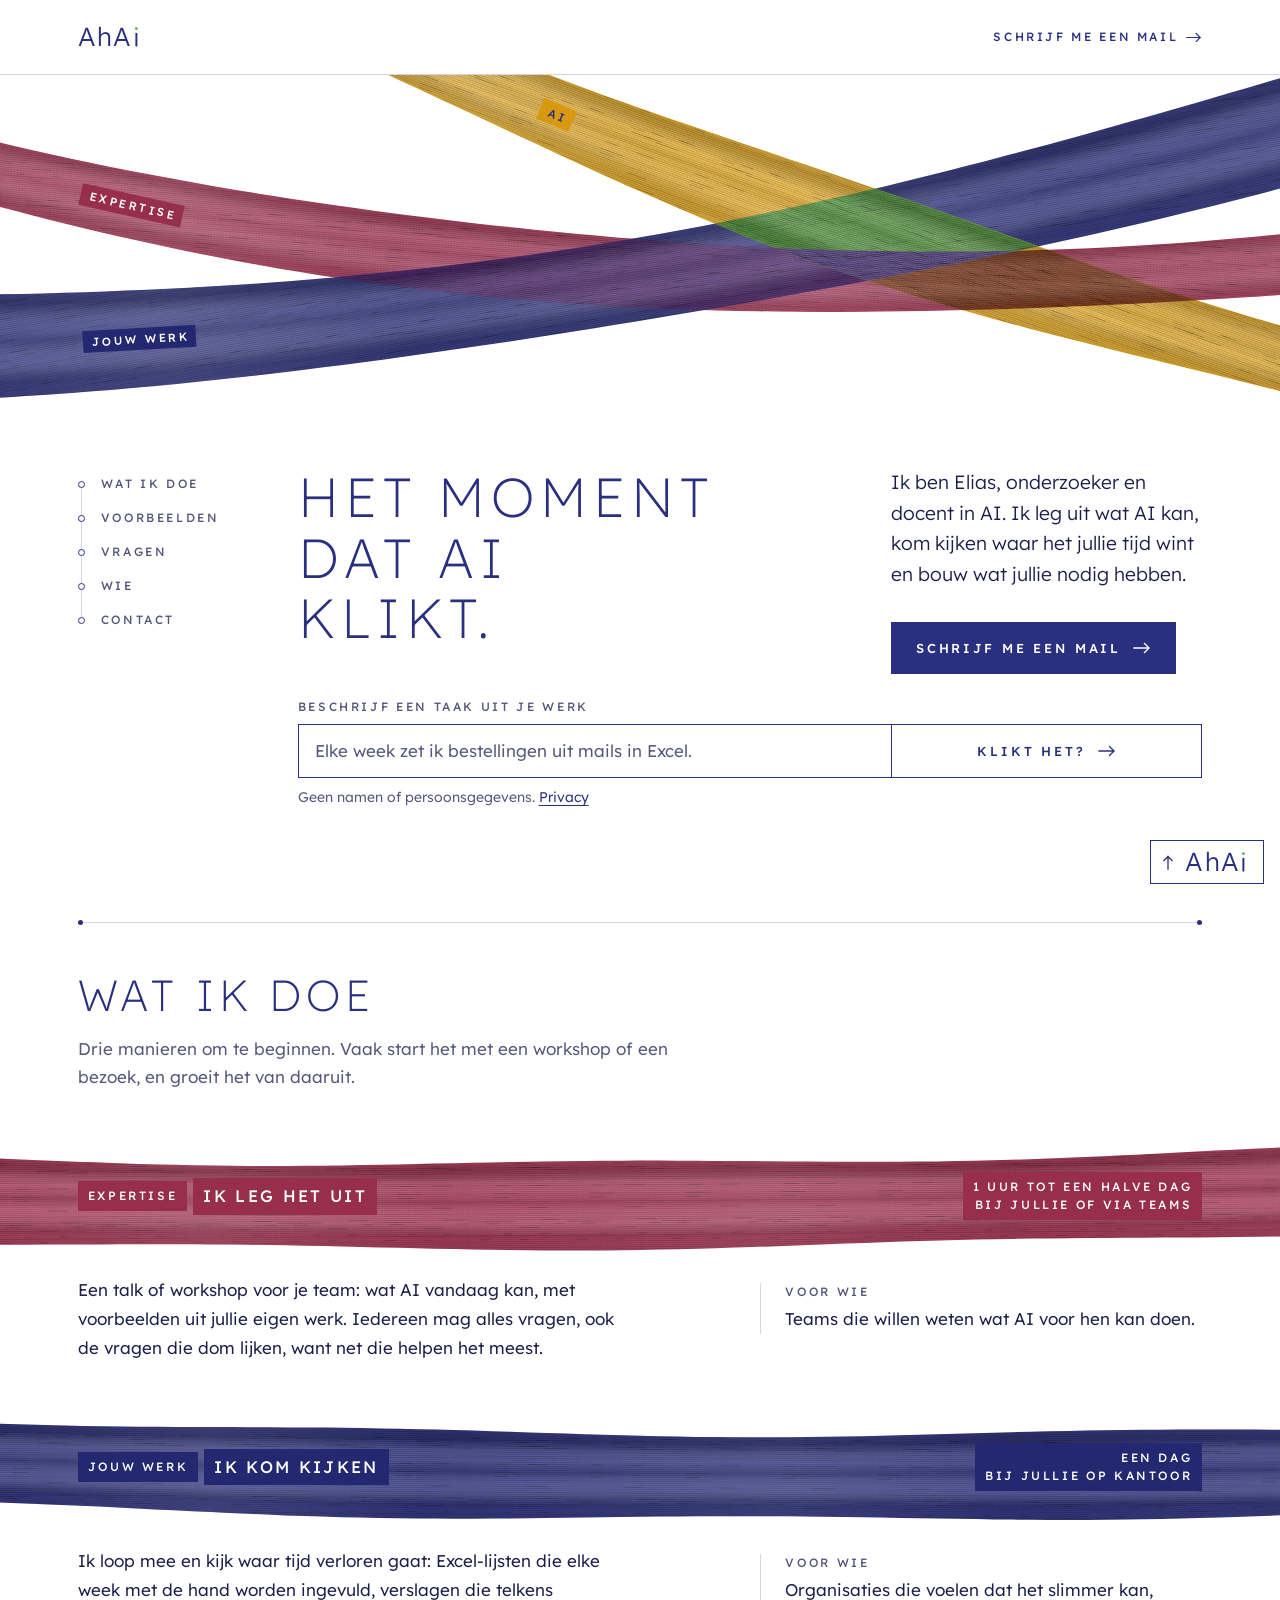
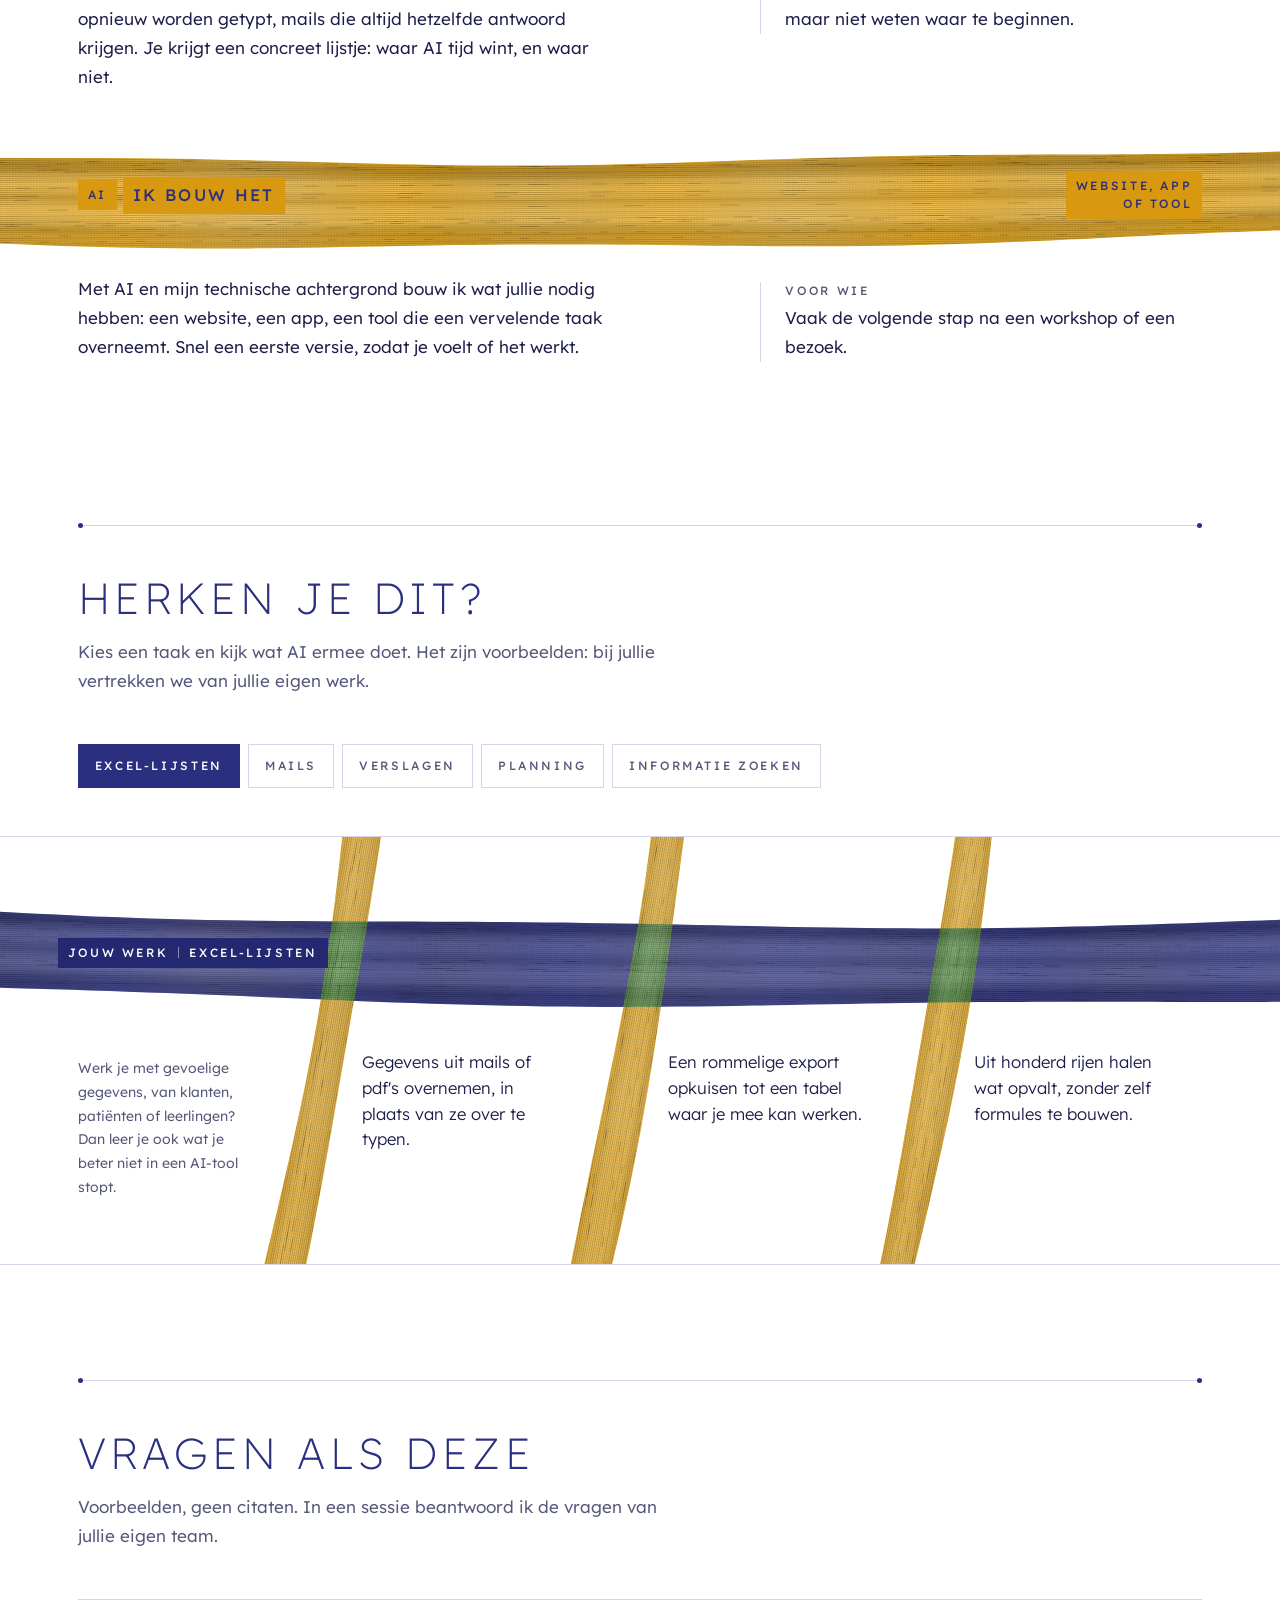
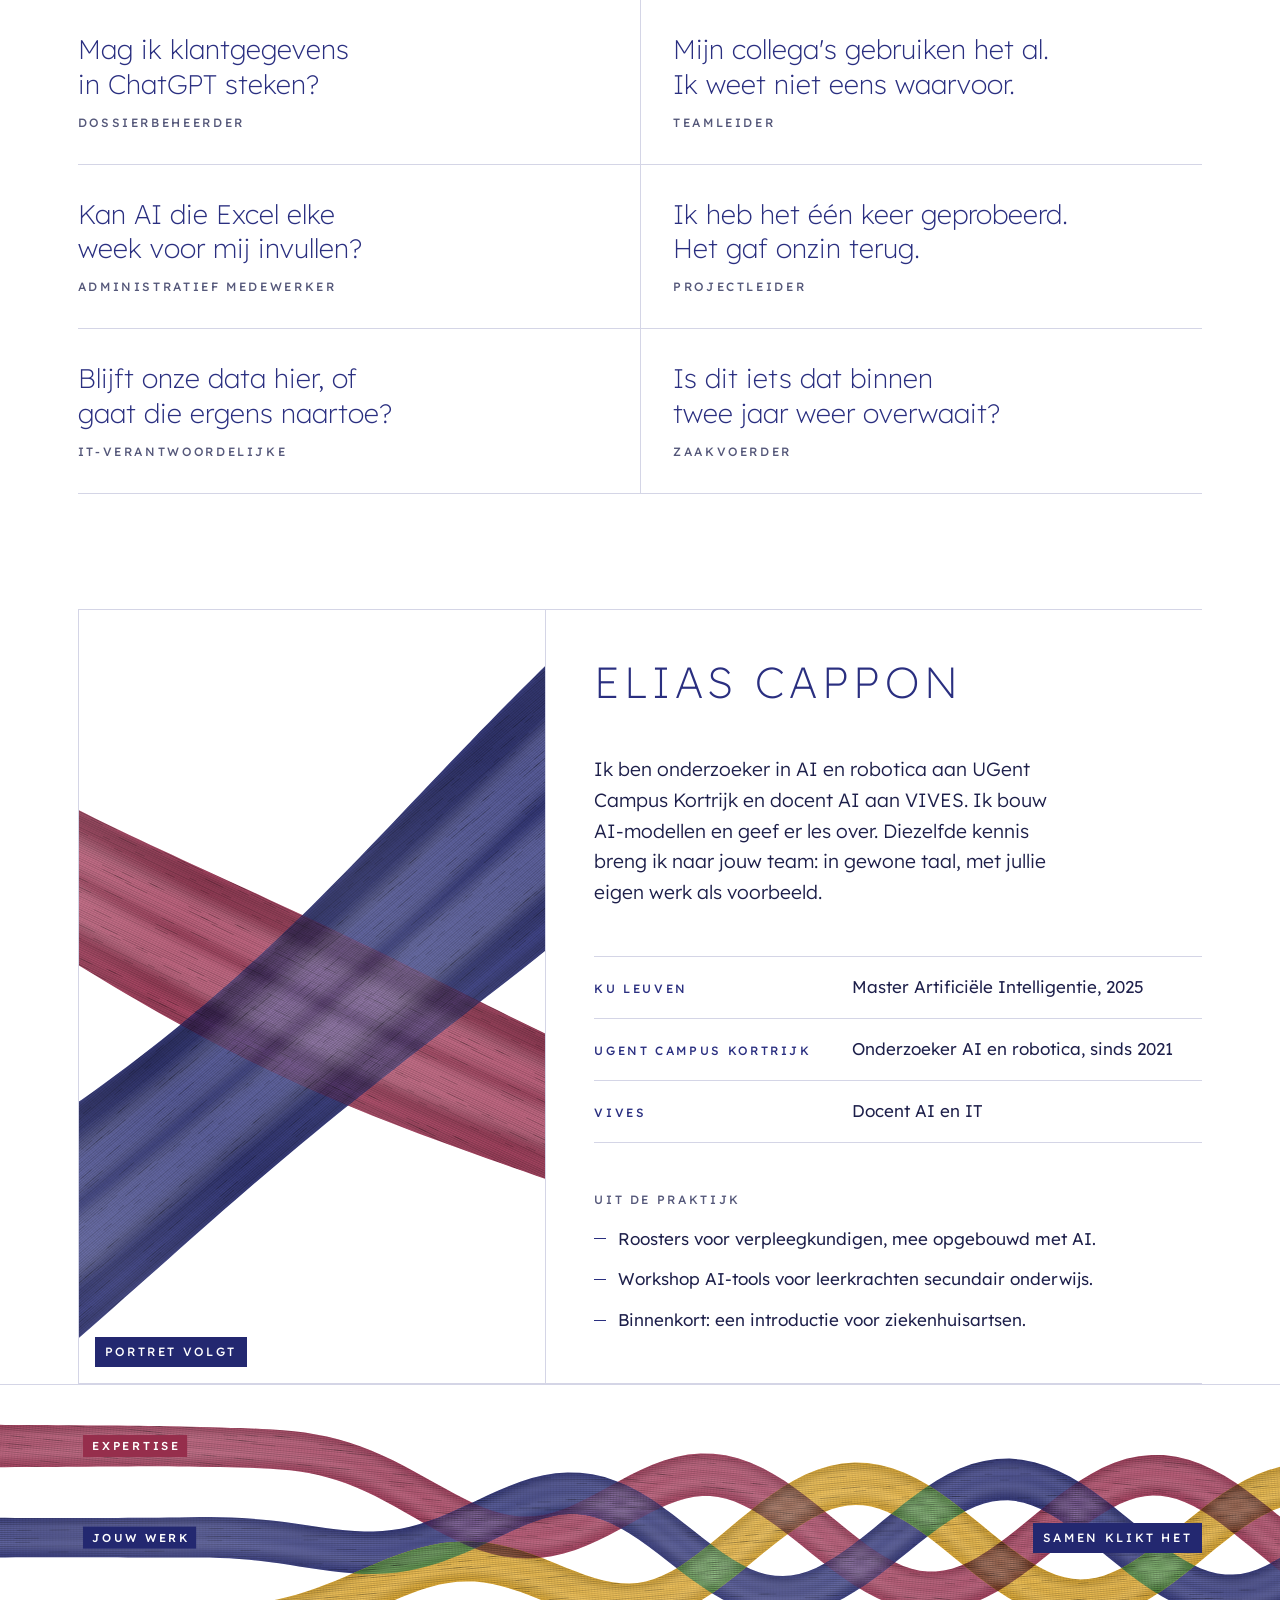
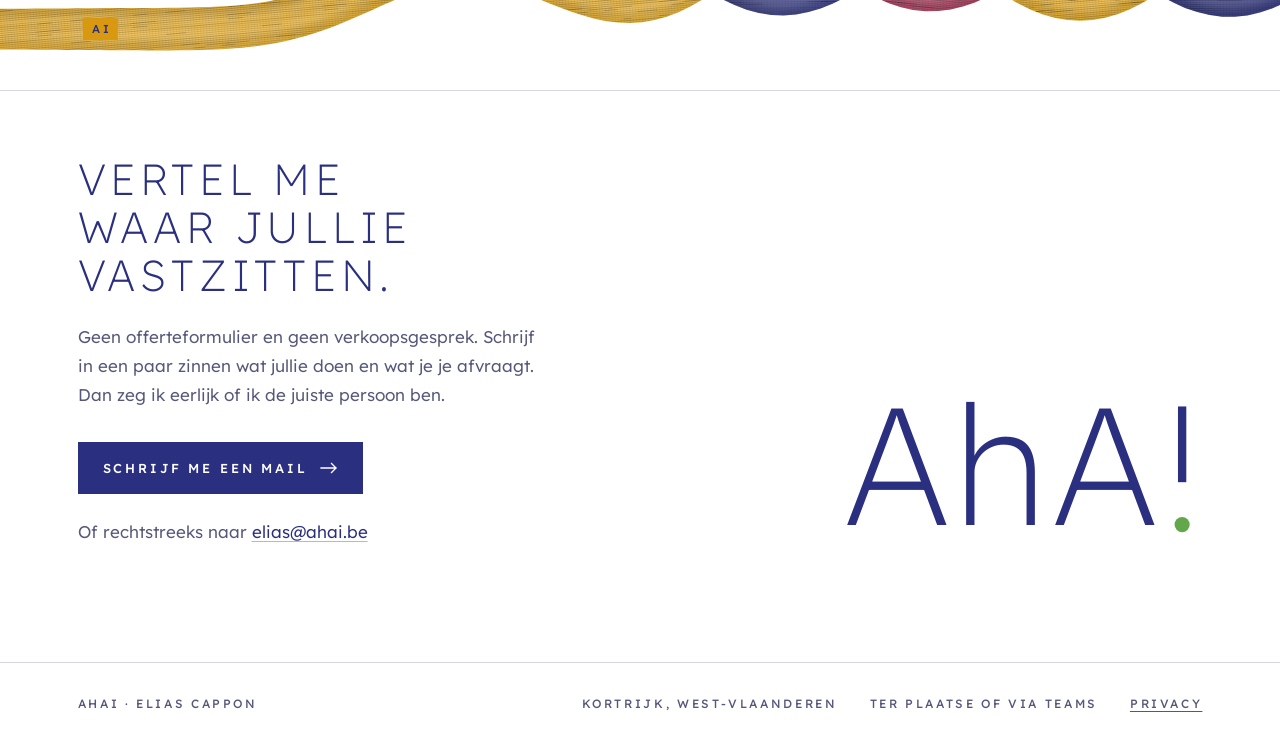
==== commit 22678d80: "Make the match about how Elias can help The score now comes from two fixed measures, time won back a" ====
--- a/site/index.html
+++ b/site/index.html
@@ -98,7 +98,8 @@
           <dl class="match__frame" data-frame aria-labelledby="klikt-kader"></dl>
         </div>
         <div class="match__body">
-          <ul class="match__reasons" data-reasons></ul>
+          <p class="match__caption label" id="klikt-acties">Wat ik voor je kan doen</p>
+          <ul class="match__reasons" data-reasons aria-labelledby="klikt-acties"></ul>
           <p class="match__fit" data-fit></p>
           <div class="actions">
             <a class="btn btn--primary" data-mail href="mailto:elias@ahai.be?subject=Klikt%20het%3F">
--- a/site/styles/site.css
+++ b/site/styles/site.css
@@ -198,12 +198,38 @@
 .match__verdict { color: var(--ink); max-width: 32ch; text-wrap: pretty; }
 .match__caption { margin-top: var(--s-3); color: var(--ink-soft); }
 .match__frame { display: grid; gap: var(--s-2); }
-.match__frame div { display: flex; align-items: center; justify-content: space-between; gap: var(--s-4); }
-.match__frame dt { font-size: var(--t-small); color: var(--ink); }
-.match__weight { margin-left: var(--s-1); font-size: var(--t-label); color: var(--ink-soft); white-space: nowrap; }
-.match__frame dd { display: flex; gap: 6px; }
-.match__frame dd span { width: 8px; height: 8px; border-radius: 50%; border: 1px solid var(--indigo); }
-.match__frame dd span.is-on { background: var(--indigo); }
+/* Each factor: its name with an info button, and a thread that runs from
+   "weinig" to "sterk", filled in indigo up to a green knot. */
+.match__frame div { display: grid; grid-template-columns: minmax(0, 1fr) minmax(96px, 40%); align-items: center; gap: var(--s-4); }
+.match__frame dt { position: relative; display: flex; align-items: center; gap: var(--s-2); font-size: var(--t-small); color: var(--ink); }
+.match__frame dd { margin: 0; }
+.match__track { position: relative; display: block; height: 12px; }
+.match__track::before { content: ""; position: absolute; left: 0; right: 0; top: 50%; height: 1px; background: var(--rule); }
+.match__fill { position: absolute; left: 0; top: calc(50% - 1px); height: 2px; background: var(--indigo); }
+.match__fill::after {
+  content: ""; position: absolute; right: -5px; top: -4px;
+  width: 9px; height: 9px; border-radius: 50%; background: var(--chord-work-ai);
+}
+.match__info {
+  flex: none; width: 18px; height: 18px; border-radius: 50%;
+  border: 1px solid var(--indigo); color: var(--indigo);
+  font-size: 11px; font-weight: var(--w-label); line-height: 1; cursor: help;
+  transition: background-color var(--d-quick) var(--ease), color var(--d-quick) var(--ease);
+}
+.match__info:hover, .match__info[aria-expanded="true"] { background: var(--indigo); color: var(--sky); }
+.match__tip {
+  position: absolute; left: 0; top: calc(100% + 8px); z-index: 5; width: min(300px, 80vw);
+  padding: var(--s-3) var(--s-4); background: var(--sky); border: 1px solid var(--indigo);
+  font-size: var(--t-small); line-height: 1.5; color: var(--ink);
+  opacity: 0; visibility: hidden; transform: translateY(-4px);
+  transition: opacity var(--d-quick) var(--ease), transform var(--d-quick) var(--ease), visibility 0s linear var(--d-quick);
+}
+.match__tip-weight { display: block; margin-top: var(--s-2); color: var(--ink-soft); }
+.match__info:hover + .match__tip, .match__info:focus-visible + .match__tip, .match__info[aria-expanded="true"] + .match__tip {
+  opacity: 1; visibility: visible; transform: none;
+  transition: opacity var(--d-quick) var(--ease), transform var(--d-quick) var(--ease);
+}
+.match__frame .match__ends { display: flex; justify-content: space-between; grid-template-columns: none; width: 40%; min-width: 96px; margin-left: auto; font-size: var(--t-label); color: var(--ink-soft); }
 .match__body { display: grid; gap: var(--s-5); align-content: start; }
 .match__reasons li { padding: var(--s-3) 0; border-top: 1px solid var(--rule); max-width: var(--measure); text-wrap: pretty; }
 .match__reasons li:last-child { border-bottom: 1px solid var(--rule); }
@@ -522,3 +548,4 @@
     animation-iteration-count: 1 !important;
   }
 }
+.match__body .match__caption { margin: 0 0 calc(-1 * var(--s-3)); }
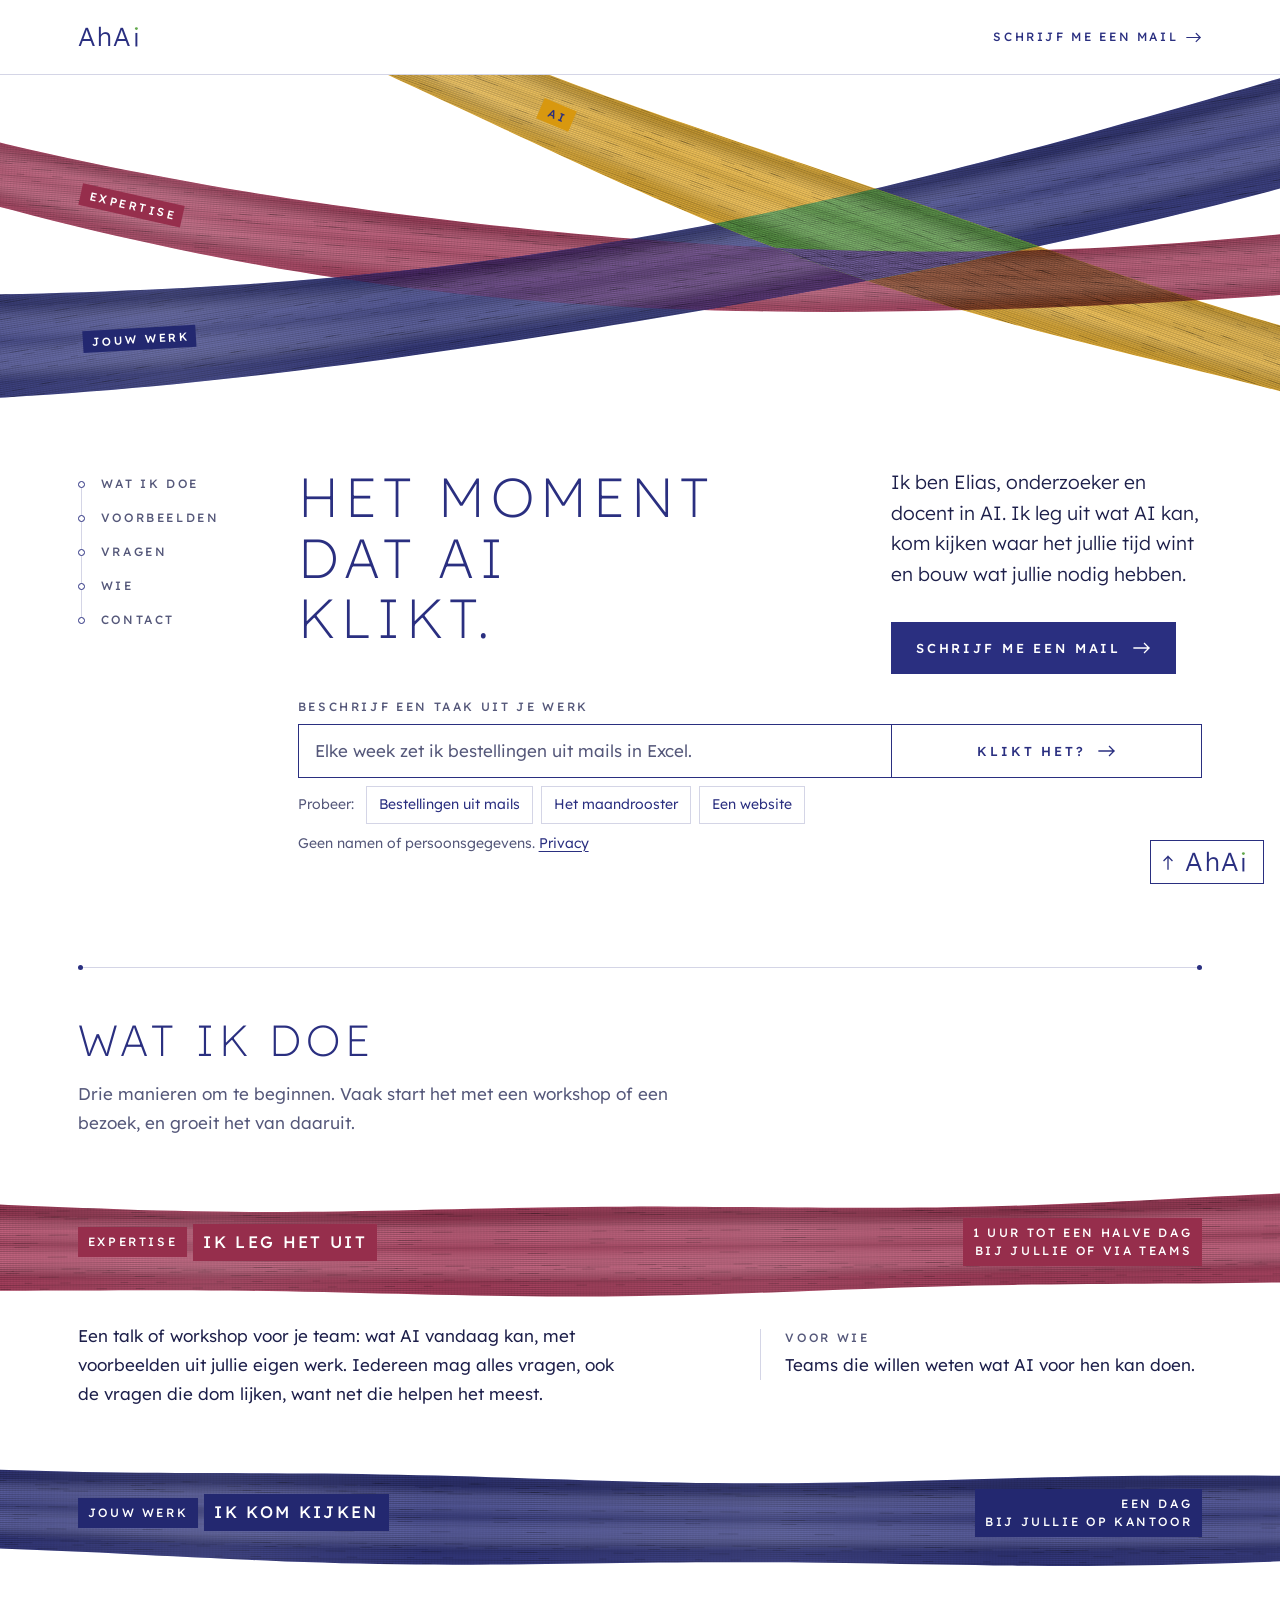
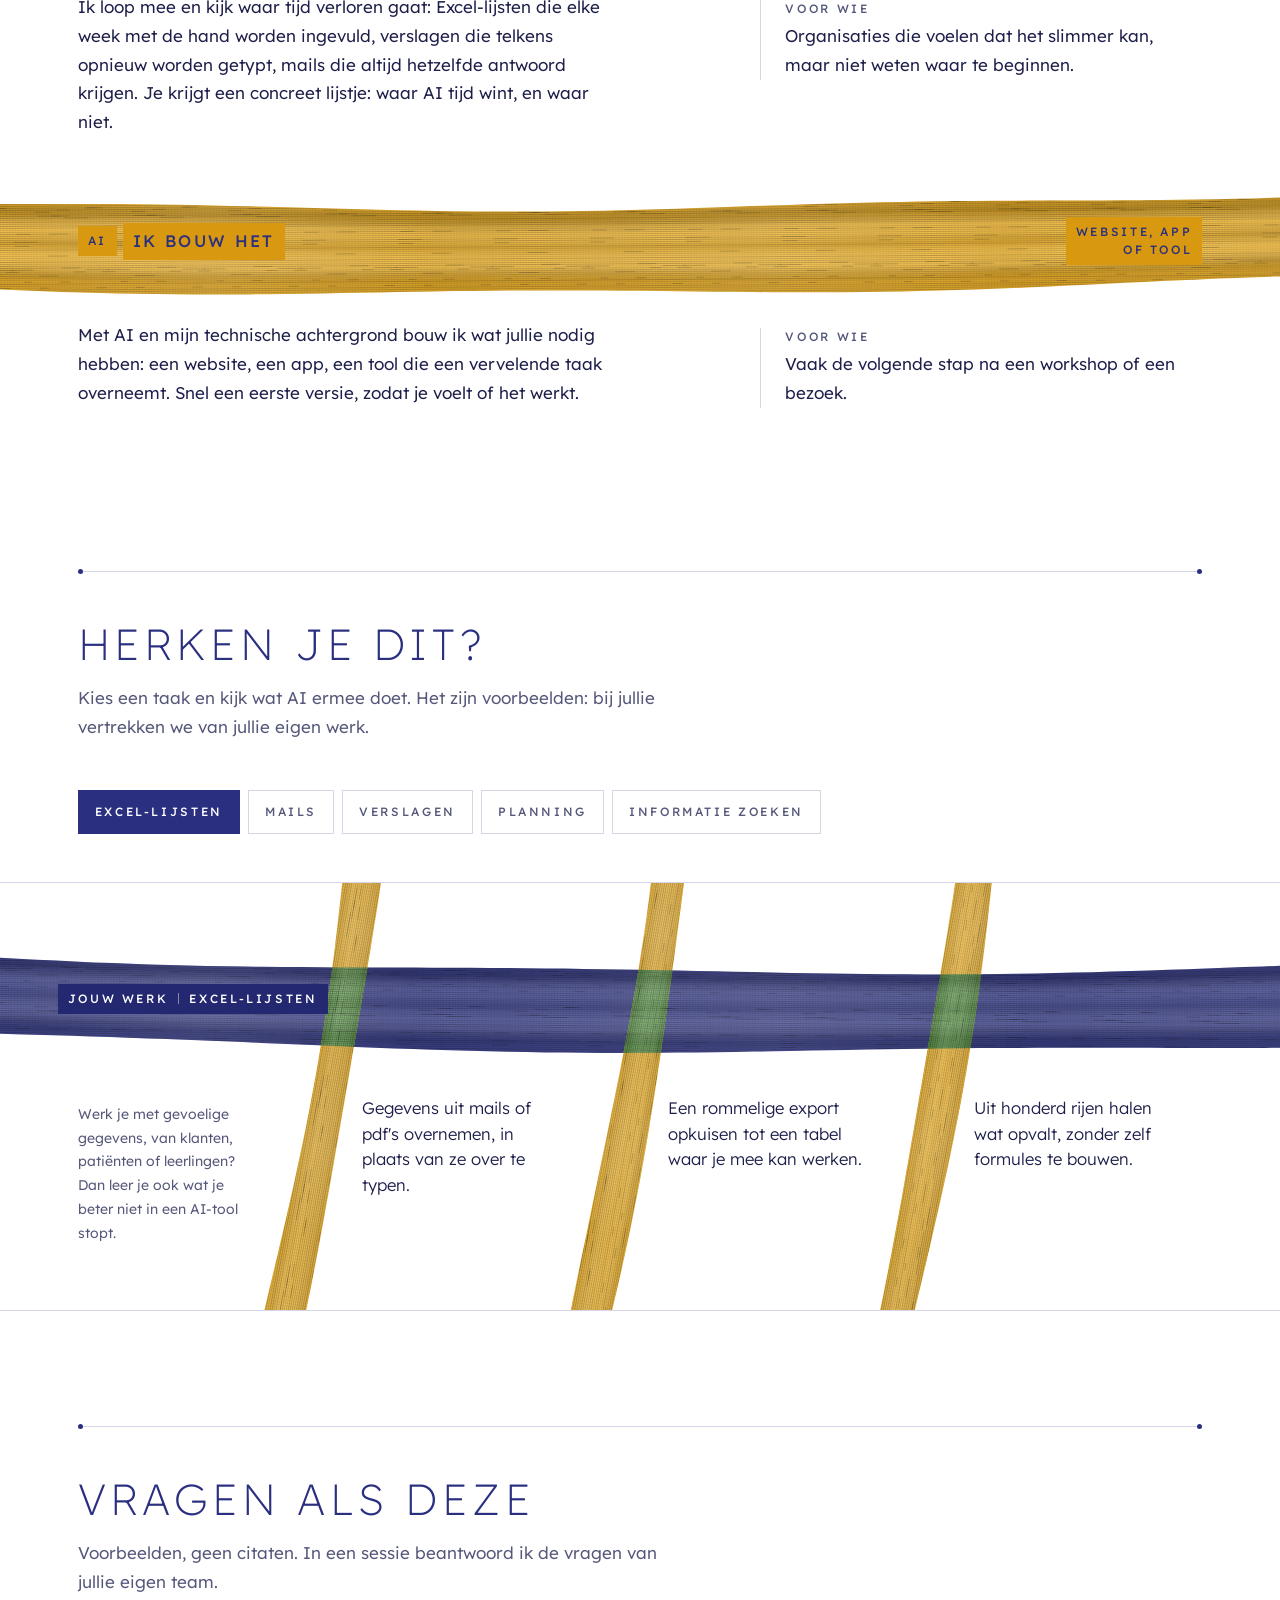
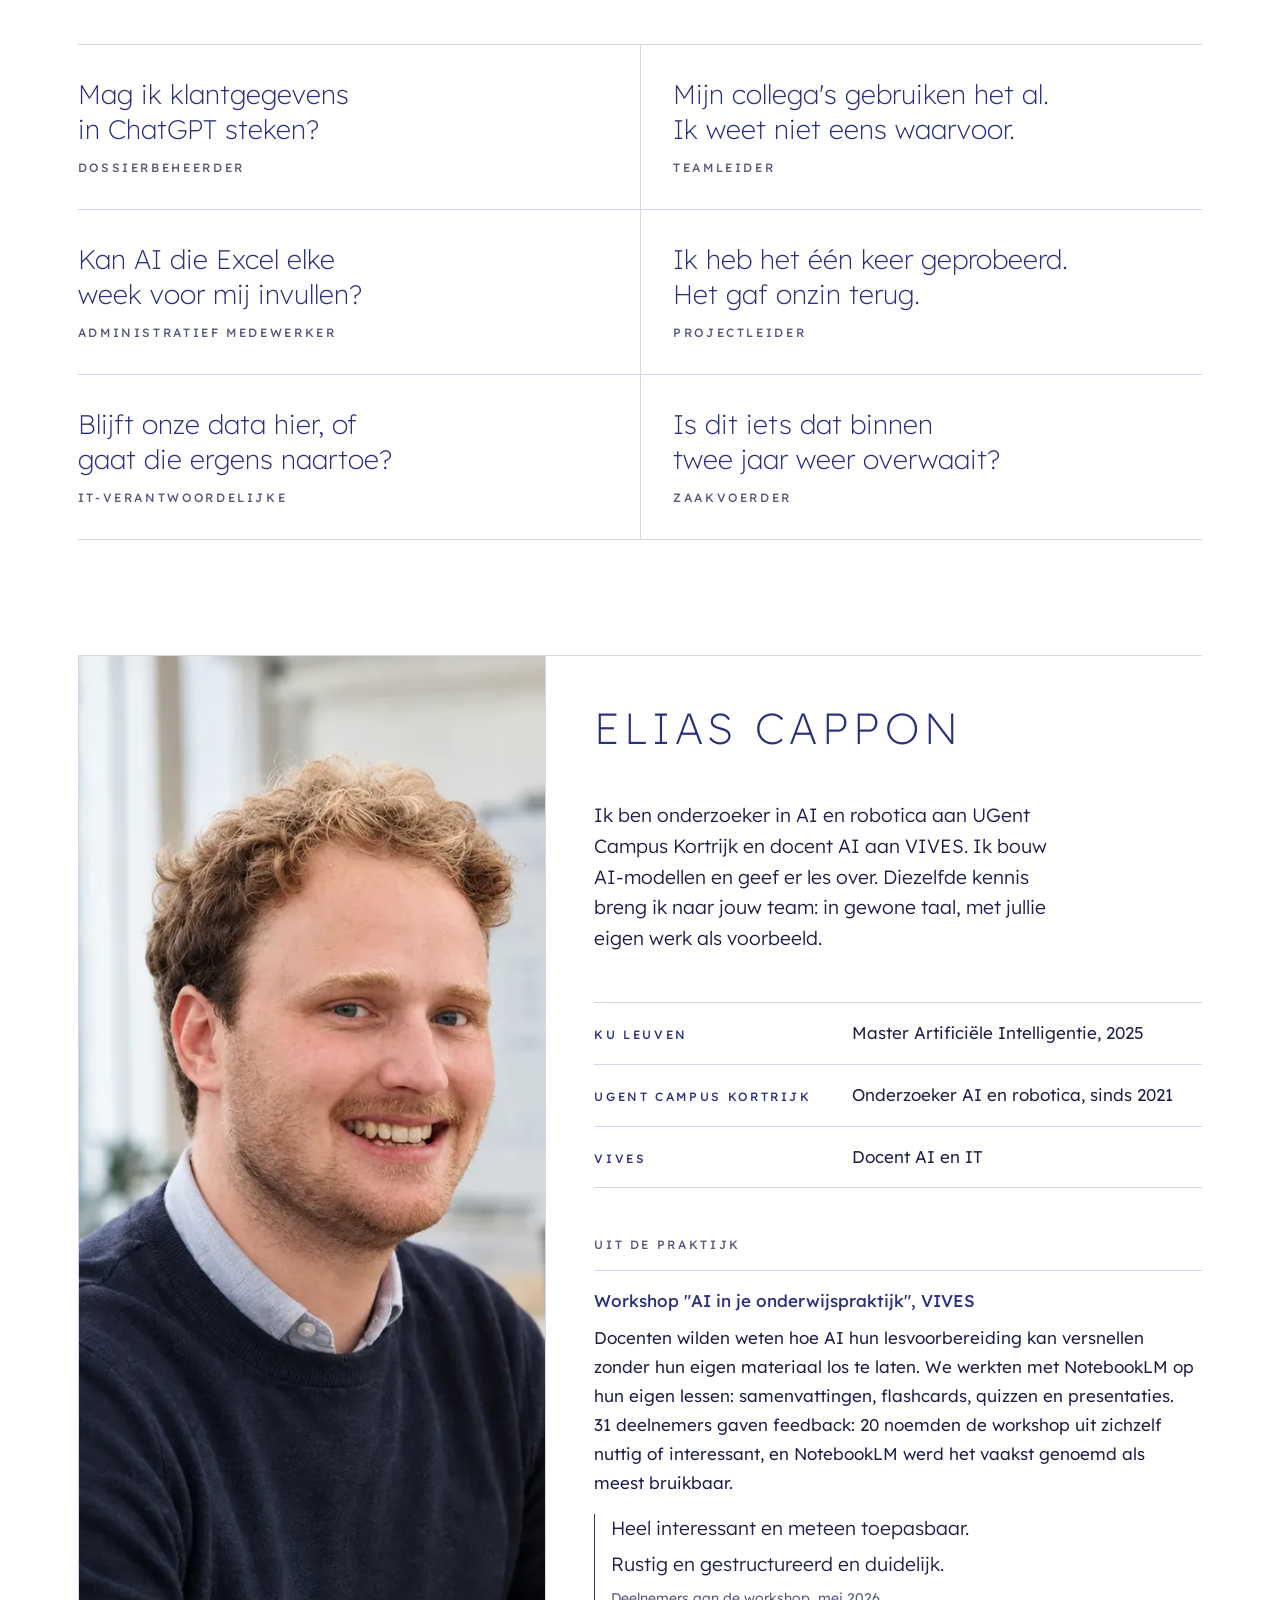
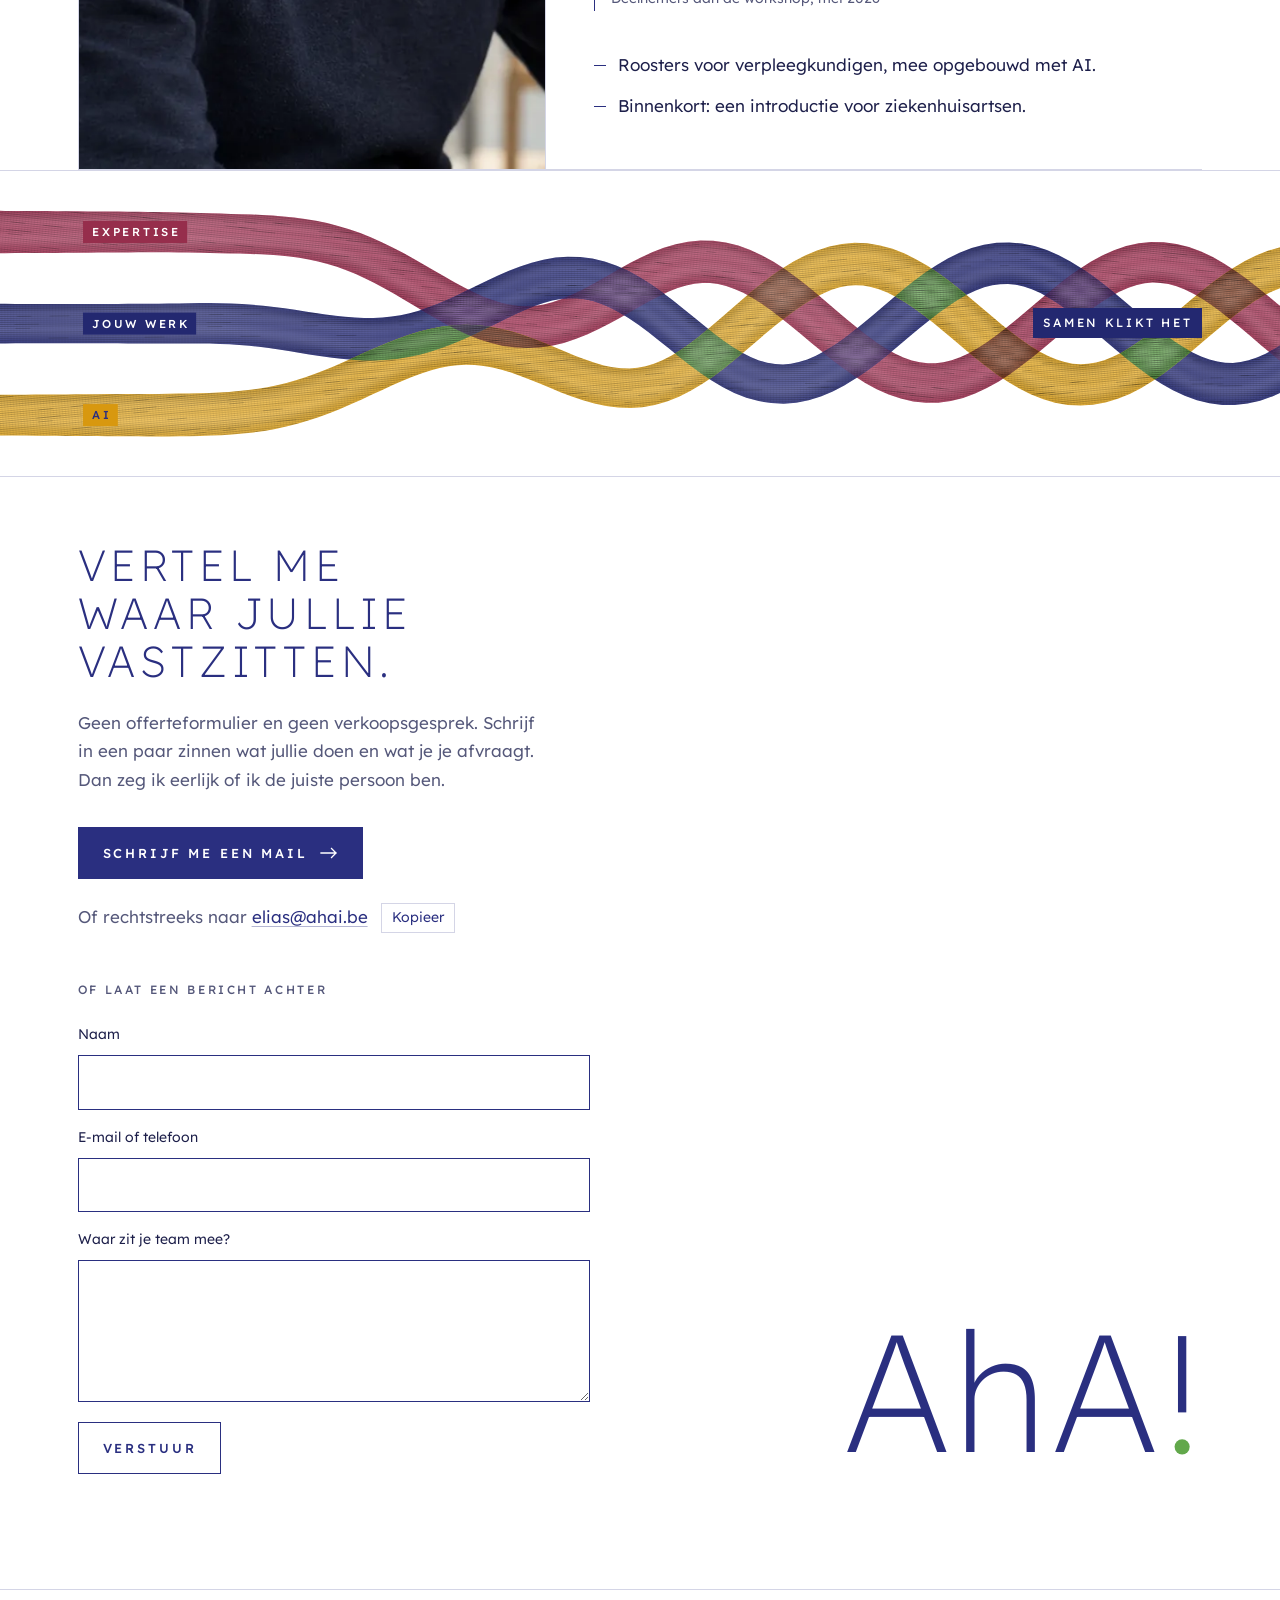
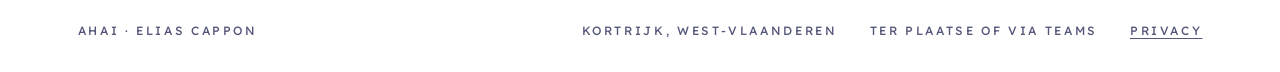
==== commit b8ddca29: "Add the portrait, a workshop case, example chips and a contact form The Wie section shows Elias's ph" ====
--- a/site/index.html
+++ b/site/index.html
@@ -13,6 +13,7 @@
 <link rel="stylesheet" href="styles/site.css">
 <script src="scripts/canopy.js" defer></script>
 <script src="scripts/klikt.js" defer></script>
+<script src="scripts/contact.js" defer></script>
 </head>
 <body>
 <a class="skip" href="#inhoud">Naar de inhoud</a>
@@ -75,6 +76,12 @@
             <svg viewBox="0 0 18 12" fill="none" aria-hidden="true"><path d="M1 6h15M11.5 1.5 16 6l-4.5 4.5" stroke="currentColor" stroke-width="1.3" stroke-linecap="square"/></svg>
           </button>
         </div>
+        <div class="klikt__chips" role="group" aria-label="Voorbeelden om te proberen">
+          <span class="klikt__try">Probeer:</span>
+          <button type="button" class="chip" data-voorbeeld="Elke week zet ik bestellingen uit mails in een Excel-lijst.">Bestellingen uit mails</button>
+          <button type="button" class="chip" data-voorbeeld="Ik maak elke maand het rooster voor ons team, met ieders wensen en verlof.">Het maandrooster</button>
+          <button type="button" class="chip" data-voorbeeld="Ik wil een website voor mijn zaak, maar weet niet waar te beginnen.">Een website</button>
+        </div>
         <p class="klikt__hint" id="klikt-hint">Geen namen of persoonsgegevens. <a href="privacy.html">Privacy</a></p>
         <p class="klikt__fout" id="klikt-fout" hidden></p>
       </form>
@@ -217,8 +224,10 @@
     <div class="wrap">
       <div class="who">
         <figure class="portrait">
-          <svg aria-hidden="true" focusable="false"></svg>
-          <figcaption class="tag label">Portret volgt</figcaption>
+          <picture>
+            <source srcset="images/elias-cappon.webp" type="image/webp">
+            <img src="images/elias-cappon.jpg" width="1000" height="1250" loading="lazy" decoding="async" alt="Elias Cappon, glimlachend in een lichte werkruimte met een whiteboard vol post-its.">
+          </picture>
         </figure>
         <div class="who__text">
           <h2 id="wie-title" class="display">Elias Cappon</h2>
@@ -230,9 +239,17 @@
           </dl>
           <div class="practice">
             <h3 class="label">Uit de praktijk</h3>
+            <article class="case">
+              <h4>Workshop "AI in je onderwijspraktijk", VIVES</h4>
+              <p>Docenten wilden weten hoe AI hun lesvoorbereiding kan versnellen zonder hun eigen materiaal los te laten. We werkten met NotebookLM op hun eigen lessen: samenvattingen, flashcards, quizzen en presentaties. 31 deelnemers gaven feedback: 20 noemden de workshop uit zichzelf nuttig of interessant, en NotebookLM werd het vaakst genoemd als meest bruikbaar.</p>
+              <blockquote class="case__quote">
+                <p>Heel interessant en meteen toepasbaar.</p>
+                <p>Rustig en gestructureerd en duidelijk.</p>
+                <footer>Deelnemers aan de workshop, mei 2026</footer>
+              </blockquote>
+            </article>
             <ul>
               <li>Roosters voor verpleegkundigen, mee opgebouwd met AI.</li>
-              <li>Workshop AI-tools voor leerkrachten secundair onderwijs.</li>
               <li>Binnenkort: een introductie voor ziekenhuisartsen.</li>
             </ul>
           </div>
@@ -257,7 +274,19 @@
               <svg viewBox="0 0 18 12" fill="none" aria-hidden="true"><path d="M1 6h15M11.5 1.5 16 6l-4.5 4.5" stroke="currentColor" stroke-width="1.3" stroke-linecap="square"/></svg>
             </a>
           </div>
-          <p class="contact__plain">Of rechtstreeks naar <a class="mailto" href="mailto:elias@ahai.be?subject=Kennismaking">elias@ahai.be</a></p>
+          <p class="contact__plain">Of rechtstreeks naar <a class="mailto" href="mailto:elias@ahai.be?subject=Kennismaking">elias@ahai.be</a> <button type="button" class="copy" data-copy="elias@ahai.be">Kopieer</button></p>
+          <form class="bericht" id="bericht" novalidate>
+            <h3 class="label">Of laat een bericht achter</h3>
+            <label for="bericht-naam">Naam</label>
+            <input id="bericht-naam" name="naam" autocomplete="name" maxlength="120" required>
+            <label for="bericht-contact">E-mail of telefoon</label>
+            <input id="bericht-contact" name="contact" autocomplete="email" maxlength="160" required>
+            <label for="bericht-vraag">Waar zit je team mee?</label>
+            <textarea id="bericht-vraag" name="vraag" rows="4" maxlength="2000" required></textarea>
+            <p class="bericht__val" aria-hidden="true"><label>Laat dit leeg <input name="website" tabindex="-1" autocomplete="off"></label></p>
+            <button class="btn btn--ghost" type="submit">Verstuur</button>
+            <p class="bericht__status" role="status" hidden></p>
+          </form>
         </div>
         <p class="closing" aria-hidden="true"><span class="mark" data-mark><span>AhA</span><svg class="mark__i" viewBox="0 0 242 766" focusable="false"><rect class="mark__stem" x="96" y="230" width="50" height="520"/><circle class="mark__dot" cx="121" cy="76" r="45.5"/></svg></span></p>
       </div>
--- a/site/styles/site.css
+++ b/site/styles/site.css
@@ -549,3 +549,45 @@
   }
 }
 .match__body .match__caption { margin: 0 0 calc(-1 * var(--s-3)); }
+
+/* ── Portrait: the photo fills the frame ─────────────────────── */
+.portrait picture, .portrait img { display: block; width: 100%; height: 100%; }
+.portrait img { position: absolute; inset: 0; object-fit: cover; object-position: 50% 30%; }
+
+/* ── A case from practice, with what participants said ─────────── */
+.case { padding: var(--s-4) 0 var(--s-5); border-top: 1px solid var(--rule); margin-bottom: var(--s-4); }
+.case h4 { margin: 0 0 var(--s-2); font-weight: var(--w-label); color: var(--indigo); }
+.case p { max-width: var(--measure); text-wrap: pretty; }
+.case__quote { margin: var(--s-4) 0 0; padding-left: var(--s-4); border-left: 1px solid var(--indigo); }
+.case__quote p { font-size: var(--t-lede); font-weight: var(--w-light); line-height: 1.5; color: var(--ink); }
+.case__quote p + p { margin-top: var(--s-2); }
+.case__quote footer { margin-top: var(--s-2); font-size: var(--t-small); color: var(--ink-soft); }
+
+/* ── Klikt het? example chips ─────────────────────────────────── */
+.klikt__chips { display: flex; flex-wrap: wrap; align-items: center; gap: var(--s-2); }
+.klikt__try { font-size: var(--t-small); color: var(--ink-soft); margin-right: var(--s-1); }
+.chip {
+  padding: 6px 12px; border: 1px solid var(--rule); color: var(--indigo); font-size: var(--t-small);
+  transition: border-color var(--d-quick) var(--ease), background-color var(--d-quick) var(--ease);
+}
+.chip:hover { border-color: var(--indigo); background: rgba(42, 47, 128, 0.06); }
+
+/* ── Contact: copy the address, or leave a message ────────────── */
+.copy {
+  margin-left: var(--s-2); padding: 2px 10px; border: 1px solid var(--rule);
+  font-size: var(--t-small); color: var(--indigo); vertical-align: 1px;
+  transition: border-color var(--d-quick) var(--ease);
+}
+.copy:hover { border-color: var(--indigo); }
+.bericht { display: grid; gap: var(--s-2); max-width: 32rem; margin-top: var(--s-7); }
+.bericht h3 { color: var(--ink-soft); margin-bottom: var(--s-2); }
+.bericht label { font-size: var(--t-small); color: var(--ink); margin-top: var(--s-2); }
+.bericht input, .bericht textarea {
+  width: 100%; padding: 12px var(--s-4); border: 1px solid var(--indigo); background: var(--sky);
+  color: var(--ink); font: inherit; font-size: var(--t-body); font-weight: var(--w-body);
+}
+.bericht textarea { resize: vertical; min-height: 110px; }
+.bericht input:focus-visible, .bericht textarea:focus-visible { outline: 2px solid var(--indigo); outline-offset: 3px; }
+.bericht .btn { justify-self: start; margin-top: var(--s-3); }
+.bericht__status { font-size: var(--t-small); color: var(--ink); }
+.bericht__val { position: absolute; left: -9999px; width: 1px; height: 1px; overflow: hidden; }
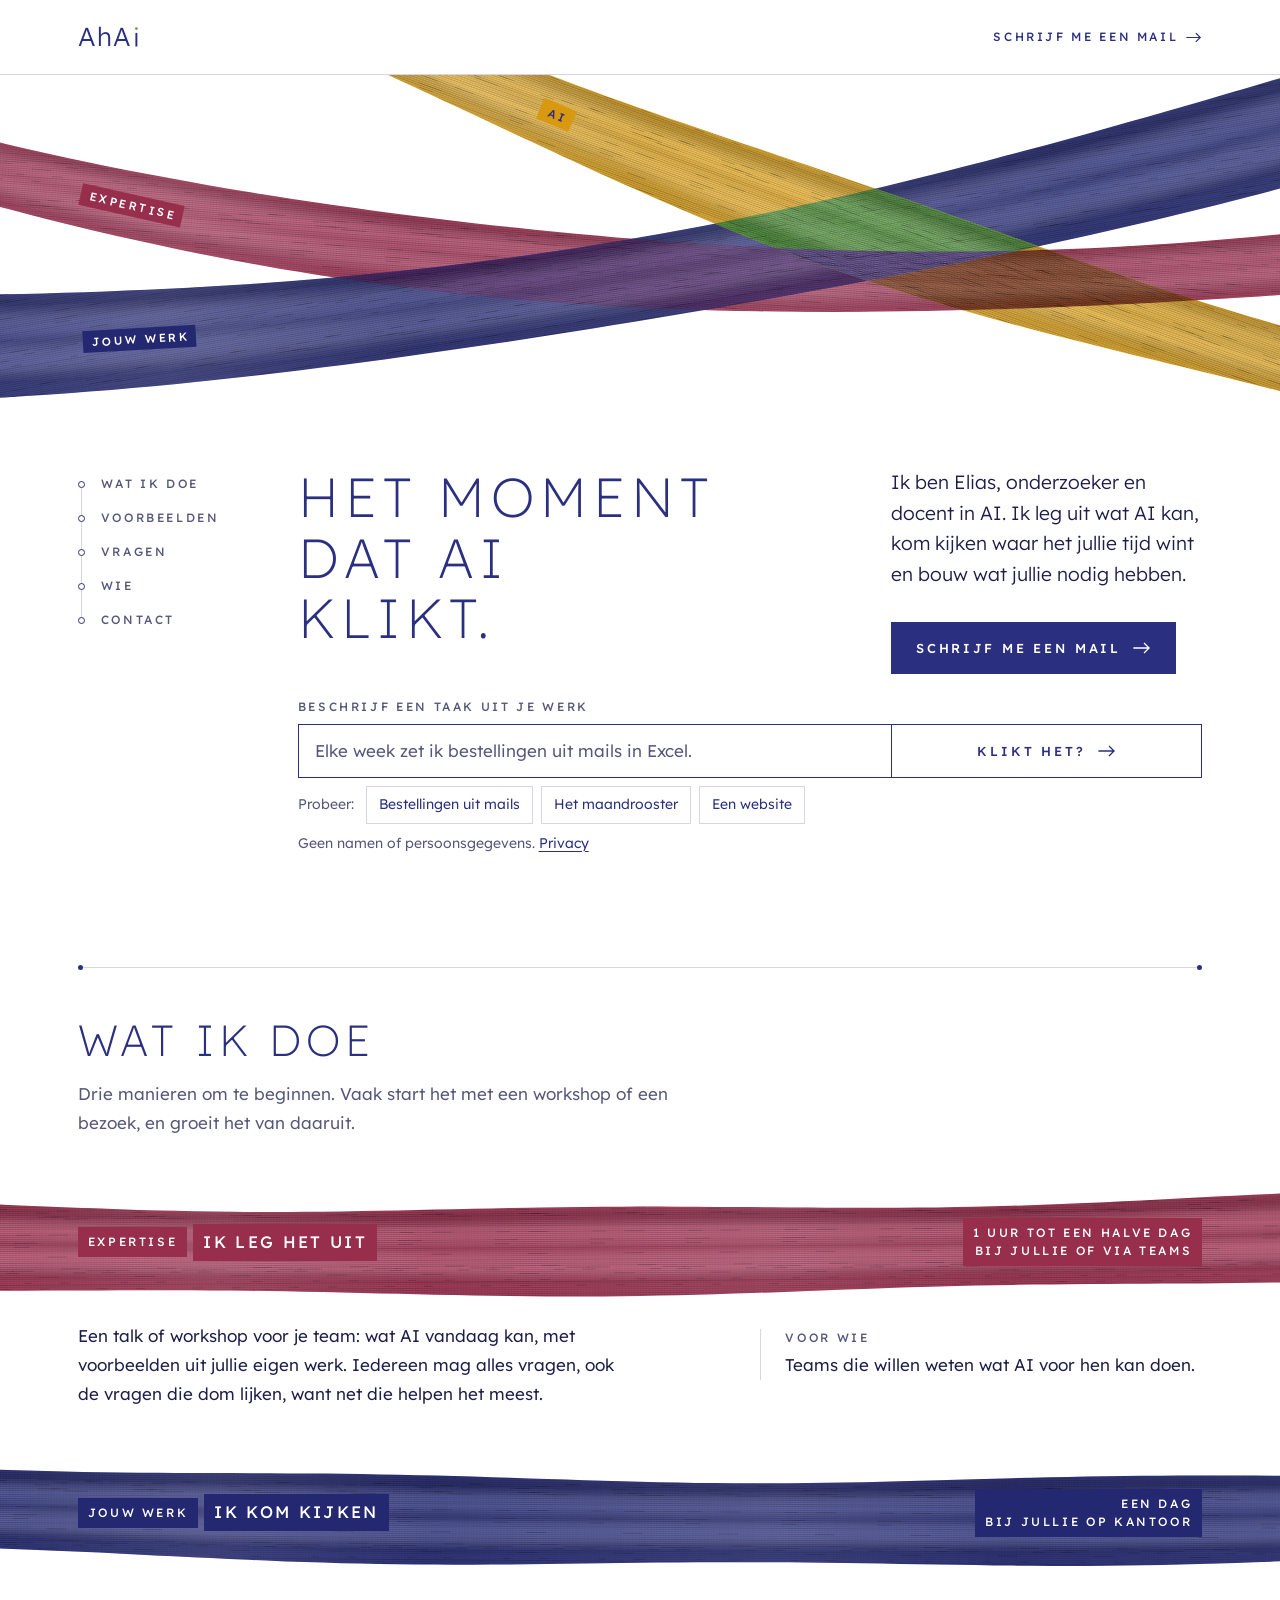
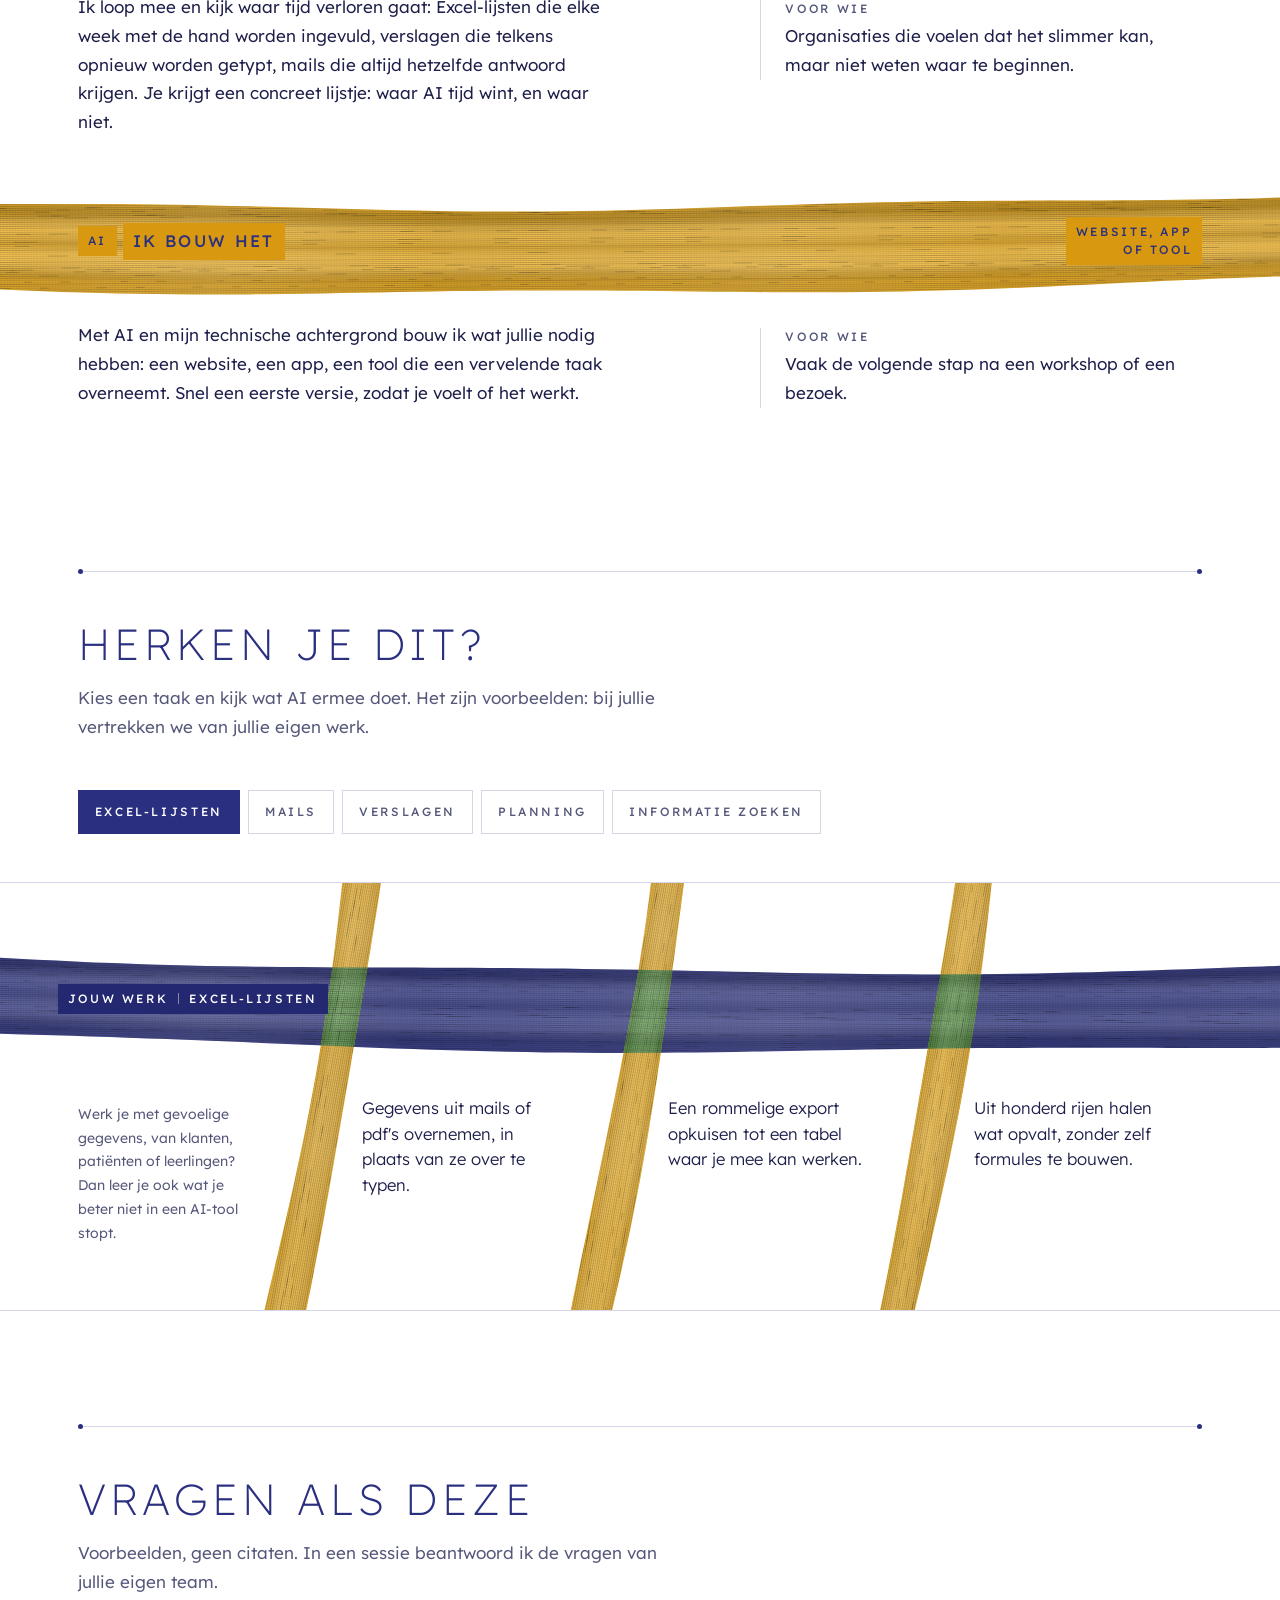
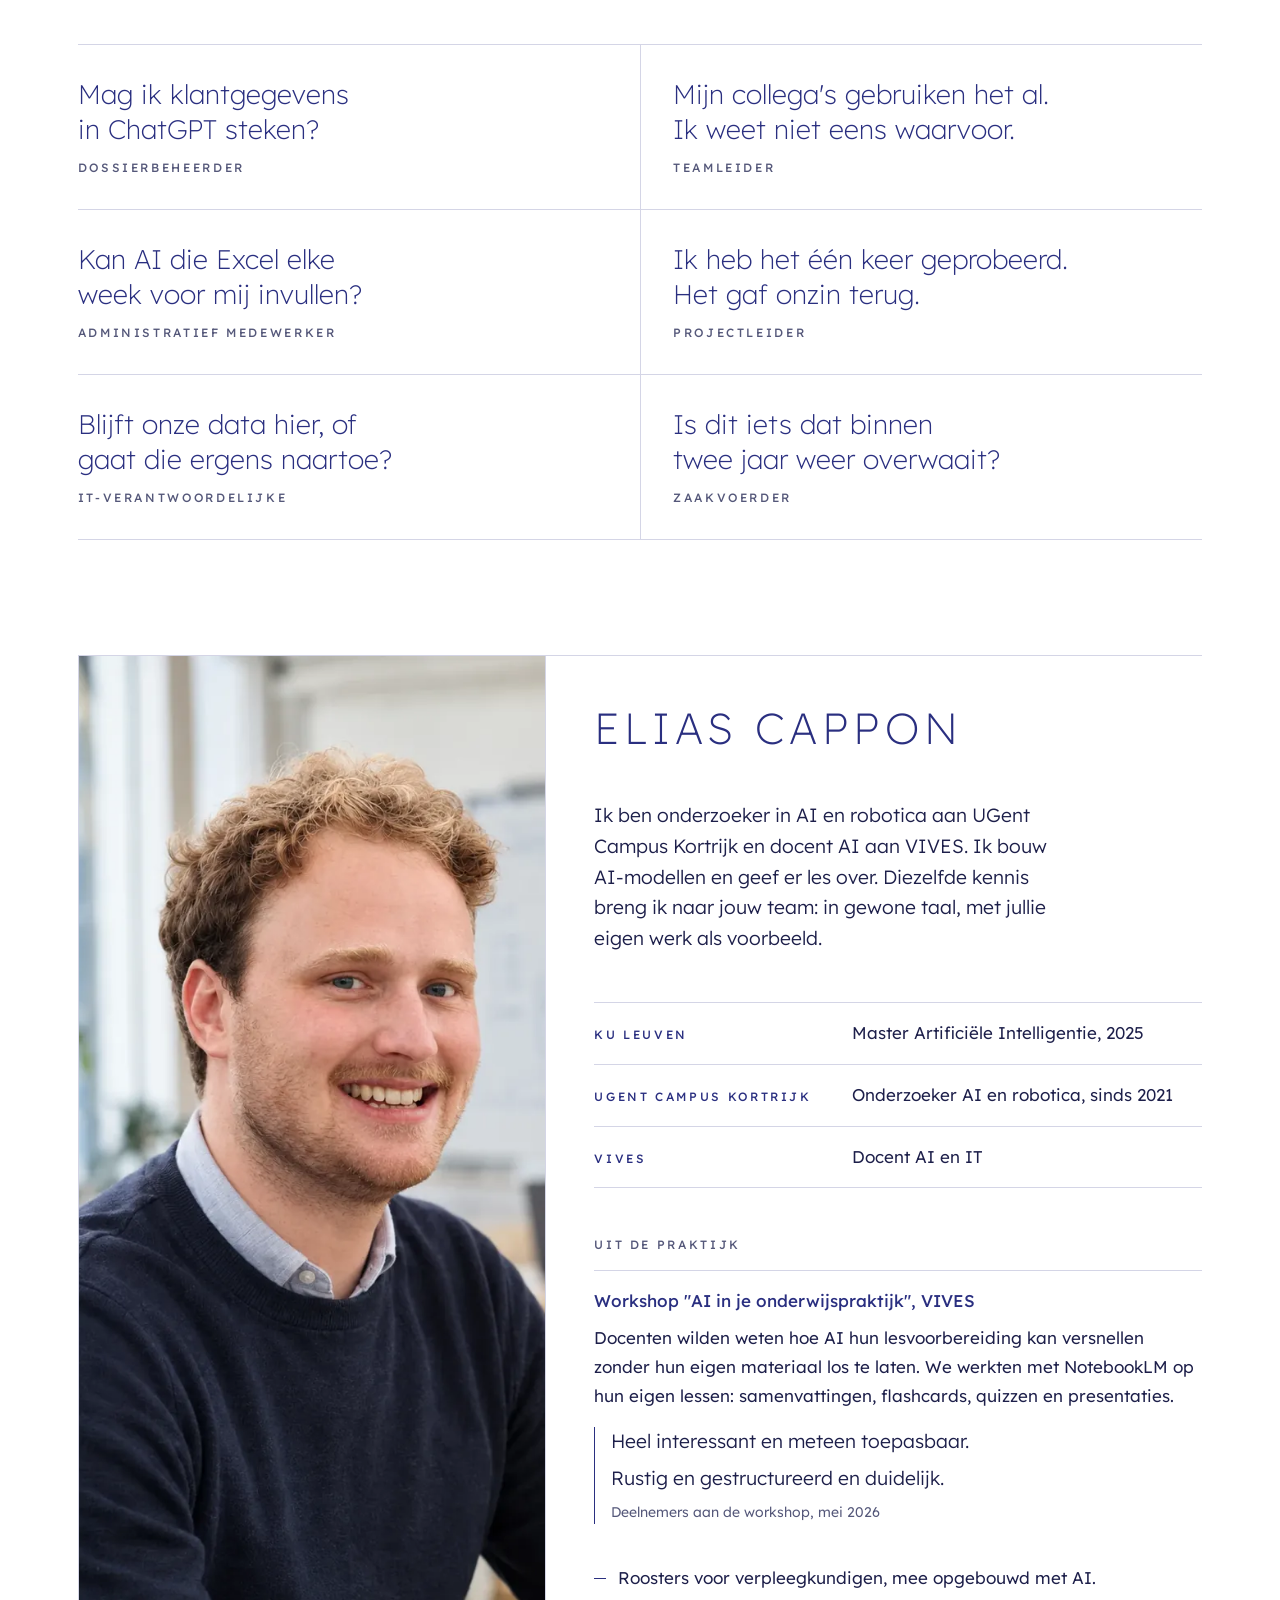
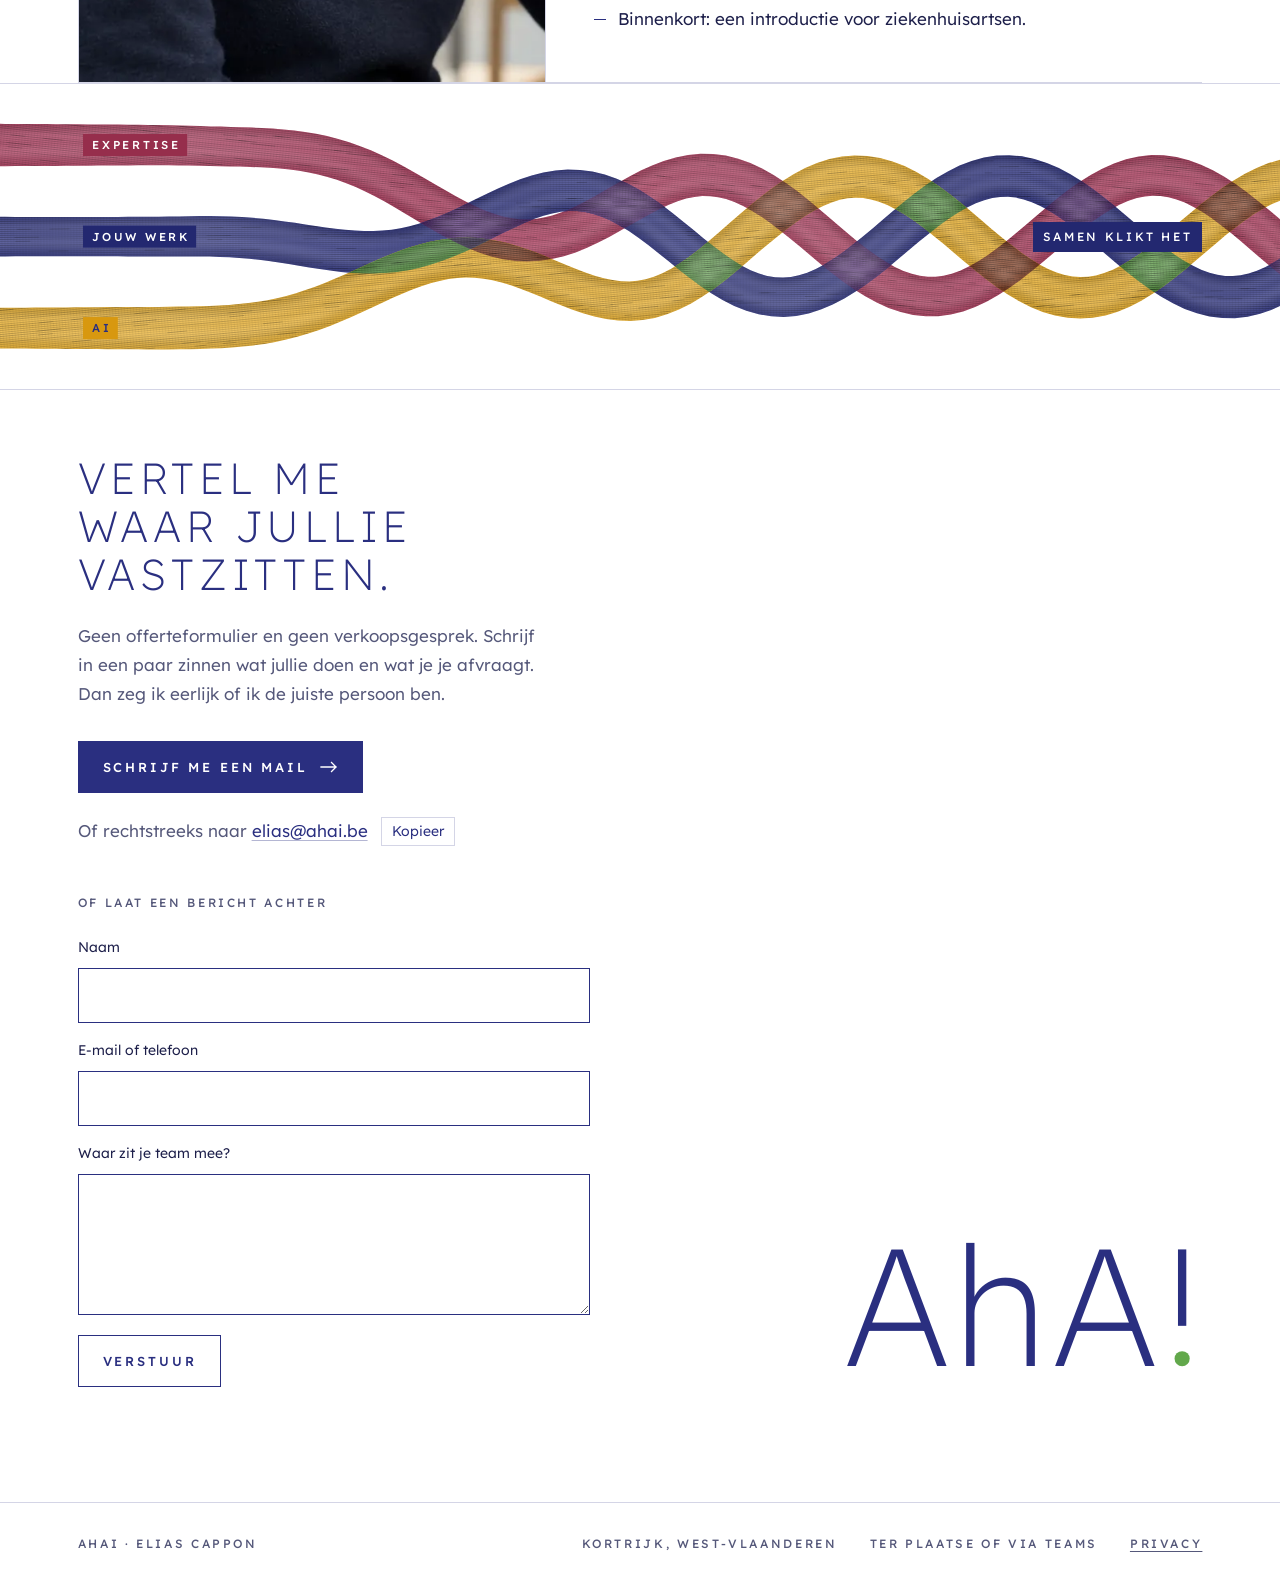
==== commit c0004795: "Drop the feedback count from the workshop case Co-Authored-By: Claude Opus 5.5 <noreply@anthropic.co" ====
--- a/site/index.html
+++ b/site/index.html
@@ -241,7 +241,7 @@
             <h3 class="label">Uit de praktijk</h3>
             <article class="case">
               <h4>Workshop "AI in je onderwijspraktijk", VIVES</h4>
-              <p>Docenten wilden weten hoe AI hun lesvoorbereiding kan versnellen zonder hun eigen materiaal los te laten. We werkten met NotebookLM op hun eigen lessen: samenvattingen, flashcards, quizzen en presentaties. 31 deelnemers gaven feedback: 20 noemden de workshop uit zichzelf nuttig of interessant, en NotebookLM werd het vaakst genoemd als meest bruikbaar.</p>
+              <p>Docenten wilden weten hoe AI hun lesvoorbereiding kan versnellen zonder hun eigen materiaal los te laten. We werkten met NotebookLM op hun eigen lessen: samenvattingen, flashcards, quizzen en presentaties.</p>
               <blockquote class="case__quote">
                 <p>Heel interessant en meteen toepasbaar.</p>
                 <p>Rustig en gestructureerd en duidelijk.</p>
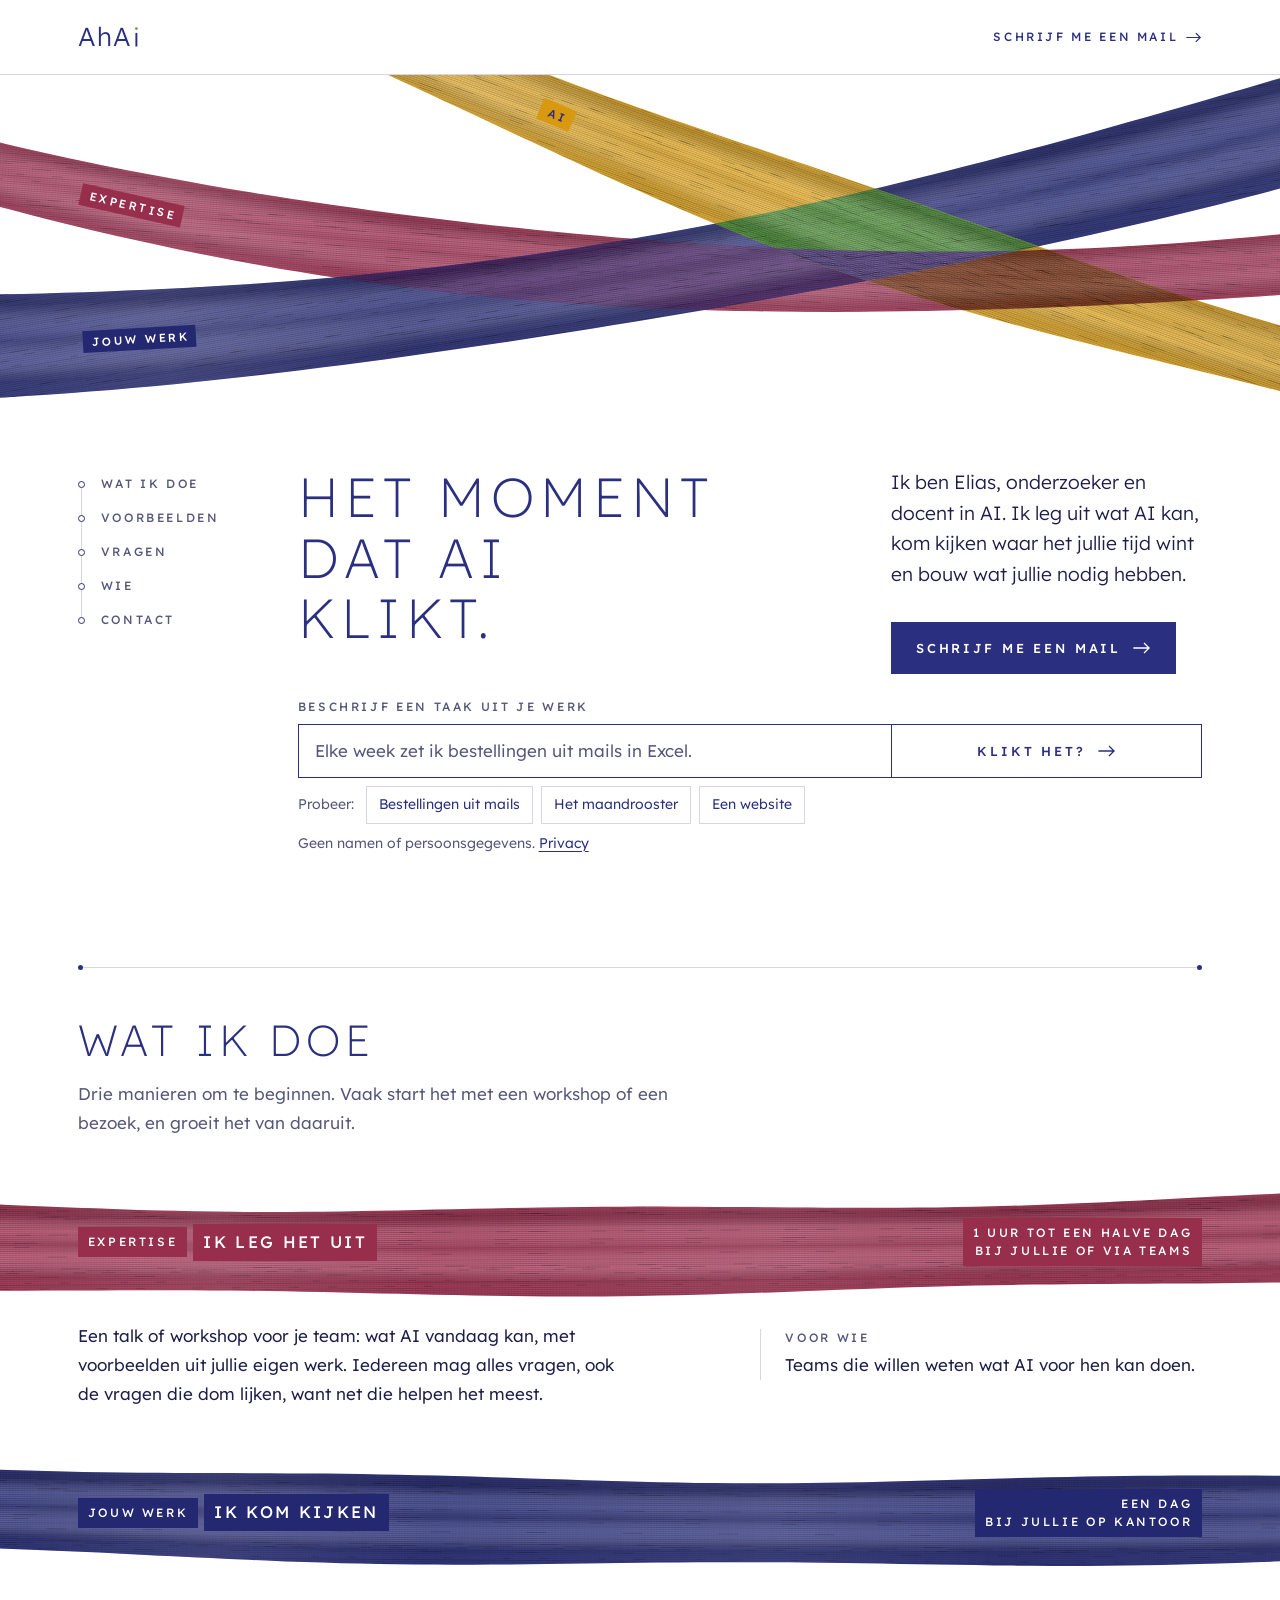
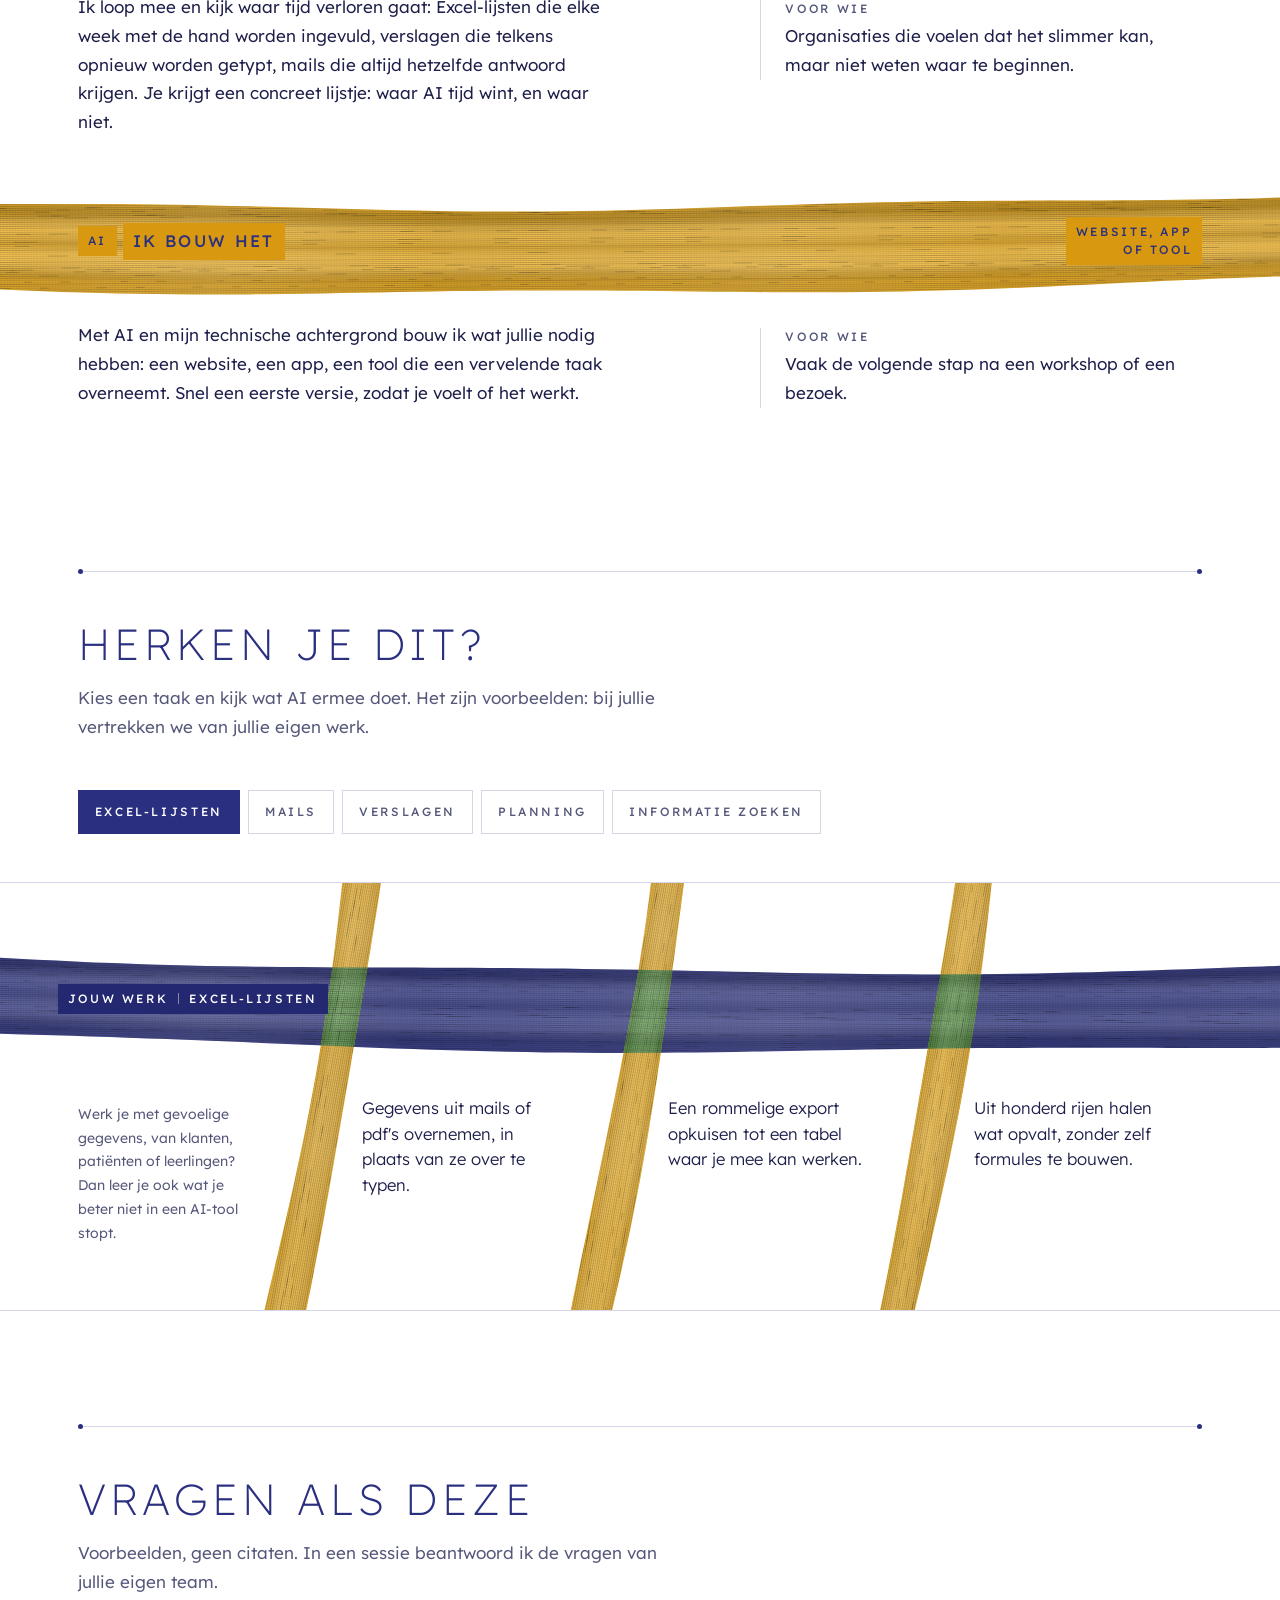
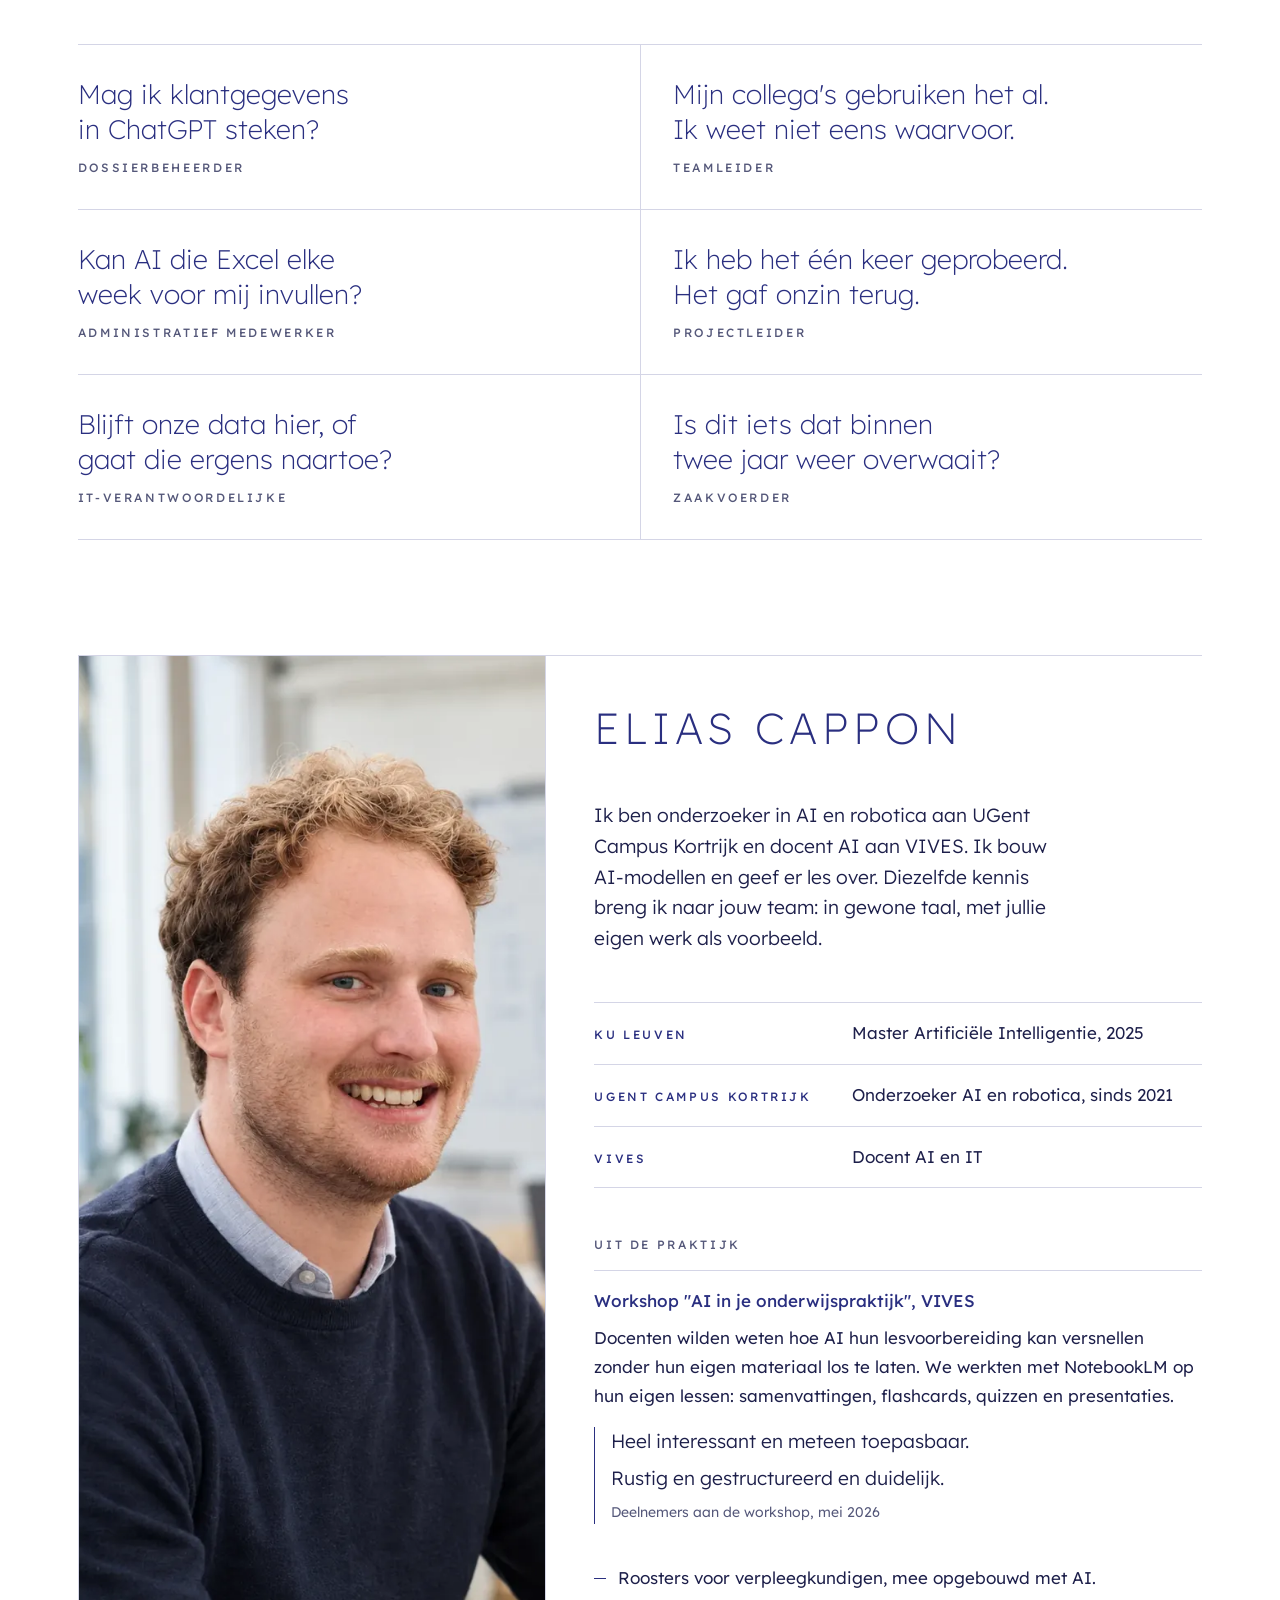
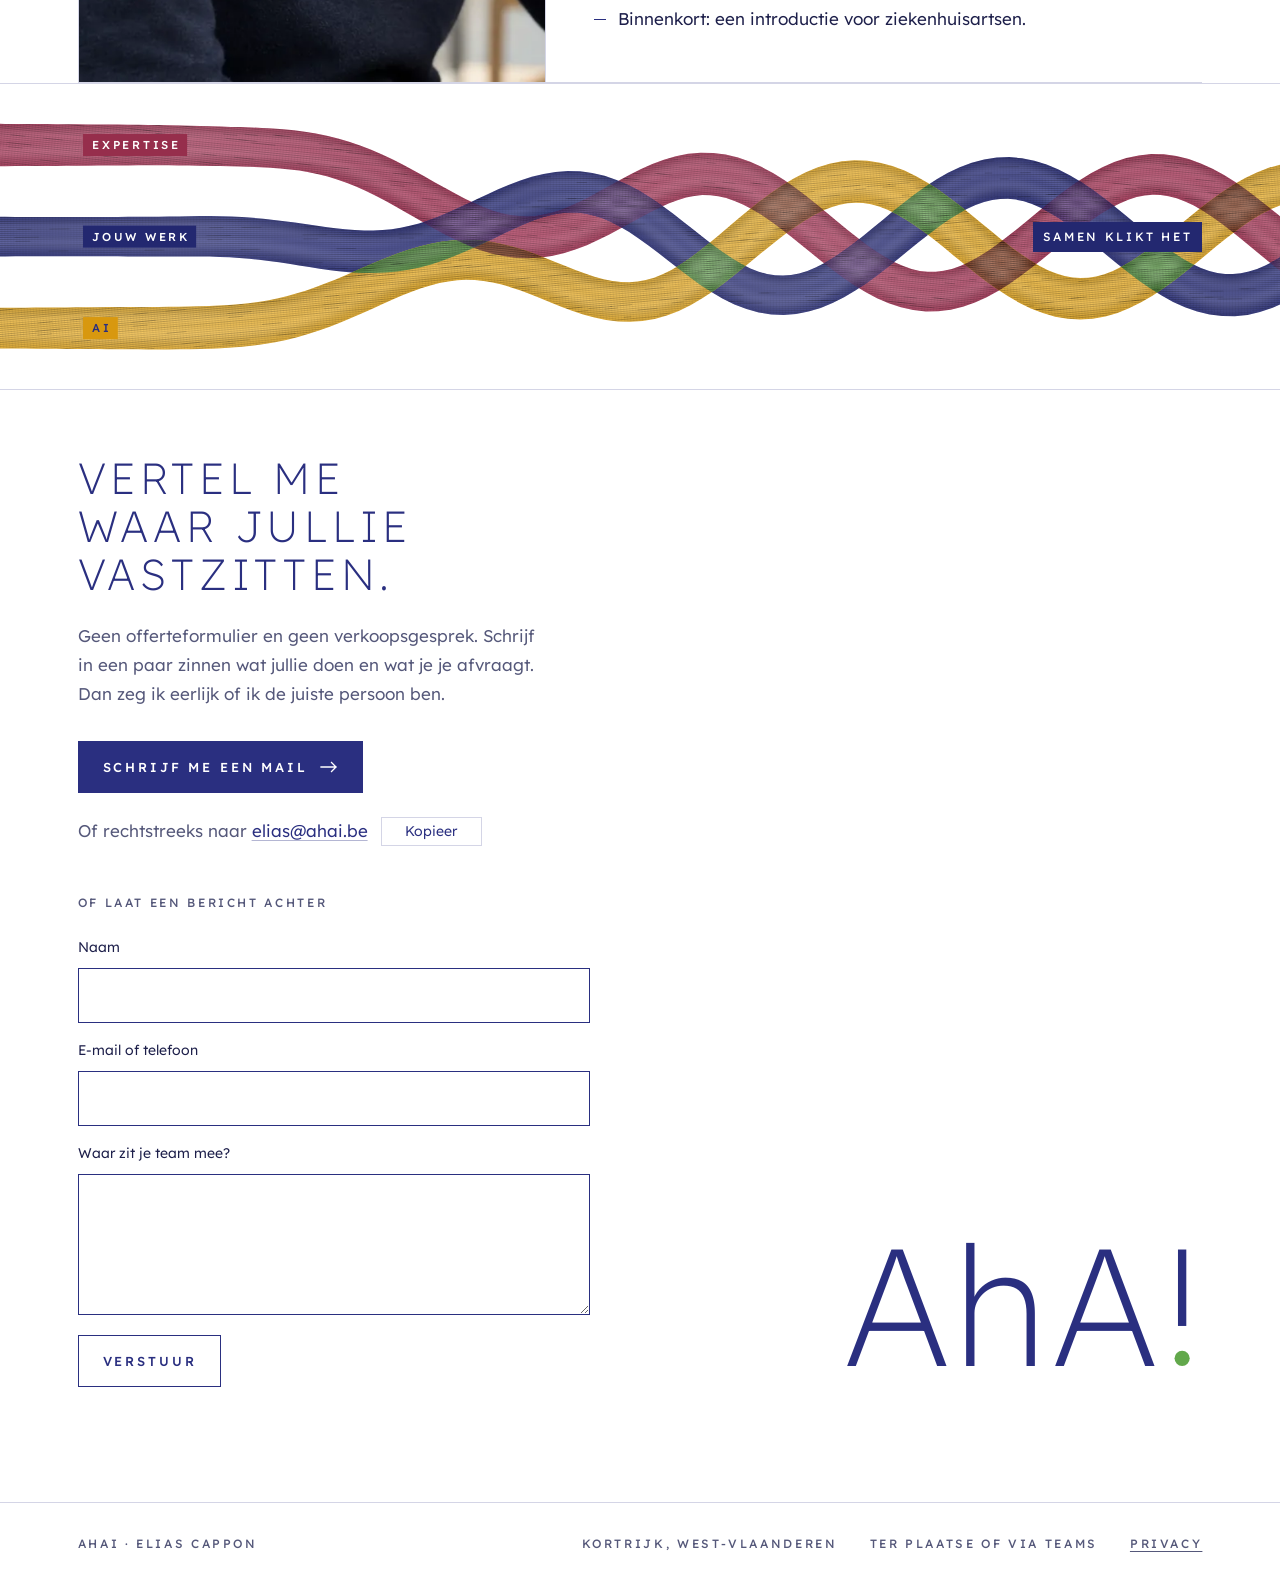
==== commit 42ade1eb: "Add purposeful motion to Klikt het? and contact - While the answer is on its way, expertise and AI d" ====
--- a/site/index.html
+++ b/site/index.html
@@ -274,7 +274,7 @@
               <svg viewBox="0 0 18 12" fill="none" aria-hidden="true"><path d="M1 6h15M11.5 1.5 16 6l-4.5 4.5" stroke="currentColor" stroke-width="1.3" stroke-linecap="square"/></svg>
             </a>
           </div>
-          <p class="contact__plain">Of rechtstreeks naar <a class="mailto" href="mailto:elias@ahai.be?subject=Kennismaking">elias@ahai.be</a> <button type="button" class="copy" data-copy="elias@ahai.be">Kopieer</button></p>
+          <p class="contact__plain">Of rechtstreeks naar <a class="mailto" href="mailto:elias@ahai.be?subject=Kennismaking">elias@ahai.be</a> <button type="button" class="copy" data-copy="elias@ahai.be" aria-label="Kopieer het e-mailadres"><span class="copy__to" aria-hidden="true">Kopieer</span><span class="copy__done" aria-hidden="true">Gekopieerd</span></button><span class="sr-only" role="status" data-copy-status></span></p>
           <form class="bericht" id="bericht" novalidate>
             <h3 class="label">Of laat een bericht achter</h3>
             <label for="bericht-naam">Naam</label>
@@ -285,7 +285,7 @@
             <textarea id="bericht-vraag" name="vraag" rows="4" maxlength="2000" required></textarea>
             <p class="bericht__val" aria-hidden="true"><label>Laat dit leeg <input name="website" tabindex="-1" autocomplete="off"></label></p>
             <button class="btn btn--ghost" type="submit">Verstuur</button>
-            <p class="bericht__status" role="status" hidden></p>
+            <p class="bericht__status" role="status" hidden><span class="mark" data-mark aria-hidden="true" hidden><span>AhA</span><svg class="mark__i" viewBox="0 0 259 766" focusable="false"><rect class="mark__stem" x="93" y="228" width="75" height="522"/><circle class="mark__dot" cx="130.5" cy="60.5" r="56"/></svg></span><span data-status-text></span></p>
           </form>
         </div>
         <p class="closing" aria-hidden="true"><span class="mark" data-mark><span>AhA</span><svg class="mark__i" viewBox="0 0 242 766" focusable="false"><rect class="mark__stem" x="96" y="230" width="50" height="520"/><circle class="mark__dot" cx="121" cy="76" r="45.5"/></svg></span></p>
--- a/site/styles/site.css
+++ b/site/styles/site.css
@@ -203,9 +203,15 @@
 .match__frame div { display: grid; grid-template-columns: minmax(0, 1fr) minmax(96px, 40%); align-items: center; gap: var(--s-4); }
 .match__frame dt { position: relative; display: flex; align-items: center; gap: var(--s-2); font-size: var(--t-small); color: var(--ink); }
 .match__frame dd { margin: 0; }
-.match__track { position: relative; display: block; height: 12px; }
+.match__track { position: relative; display: block; height: 12px; clip-path: inset(-8px -12px -8px 0); }
 .match__track::before { content: ""; position: absolute; left: 0; right: 0; top: 50%; height: 1px; background: var(--rule); }
-.match__fill { position: absolute; left: 0; top: calc(50% - 1px); height: 2px; background: var(--indigo); }
+.match__fill {
+  position: absolute; left: 0; top: calc(50% - 1px); height: 2px; background: var(--indigo);
+  /* the thread slides out from "weinig" as the meter winds, knot in front */
+  transform: translateX(-100%); transition: transform 1600ms var(--ease);
+}
+.match__frame.is-grown .match__fill { transform: none; }
+.match__frame div:nth-child(2) .match__fill { transition-delay: 80ms; }
 .match__fill::after {
   content: ""; position: absolute; right: -5px; top: -4px;
   width: 9px; height: 9px; border-radius: 50%; background: var(--chord-work-ai);
@@ -284,8 +290,9 @@
   font-size: 13px; font-weight: 500; letter-spacing: var(--track-label);
   text-transform: uppercase; text-decoration: none; white-space: nowrap;
   border: 1px solid var(--indigo);
-  transition: background-color var(--d-quick) var(--ease), color var(--d-quick) var(--ease);
-}
+  transition: background-color var(--d-quick) var(--ease), color var(--d-quick) var(--ease), transform var(--d-quick) var(--ease);
+}
+.btn:active, .chip:active, .copy:active { transform: scale(0.97); }
 .btn svg { flex: none; width: 18px; height: 12px; transition: transform var(--d-fast) var(--ease); }
 .btn:hover svg { transform: translateX(4px); }
 .btn--primary { background: var(--indigo); color: var(--sky); }
@@ -568,16 +575,21 @@
 .klikt__try { font-size: var(--t-small); color: var(--ink-soft); margin-right: var(--s-1); }
 .chip {
   padding: 6px 12px; border: 1px solid var(--rule); color: var(--indigo); font-size: var(--t-small);
-  transition: border-color var(--d-quick) var(--ease), background-color var(--d-quick) var(--ease);
+  transition: border-color var(--d-quick) var(--ease), background-color var(--d-quick) var(--ease), transform var(--d-quick) var(--ease);
 }
 .chip:hover { border-color: var(--indigo); background: rgba(42, 47, 128, 0.06); }
 
 /* ── Contact: copy the address, or leave a message ────────────── */
 .copy {
-  margin-left: var(--s-2); padding: 2px 10px; border: 1px solid var(--rule);
+  display: inline-grid; margin-left: var(--s-2); padding: 2px 10px; border: 1px solid var(--rule);
   font-size: var(--t-small); color: var(--indigo); vertical-align: 1px;
-  transition: border-color var(--d-quick) var(--ease);
-}
+  transition: border-color var(--d-quick) var(--ease), transform var(--d-quick) var(--ease);
+}
+/* both words share one cell, so the button is as wide as the longer one */
+.copy__to, .copy__done { grid-area: 1 / 1; justify-self: center; transition: opacity var(--d-quick) var(--ease), transform var(--d-quick) var(--ease); }
+.copy__done { opacity: 0; transform: translateY(2px); }
+.copy.is-done .copy__to { opacity: 0; }
+.copy.is-done .copy__done { opacity: 1; transform: none; }
 .copy:hover { border-color: var(--indigo); }
 .bericht { display: grid; gap: var(--s-2); max-width: 32rem; margin-top: var(--s-7); }
 .bericht h3 { color: var(--ink-soft); margin-bottom: var(--s-2); }
@@ -589,5 +601,32 @@
 .bericht textarea { resize: vertical; min-height: 110px; }
 .bericht input:focus-visible, .bericht textarea:focus-visible { outline: 2px solid var(--indigo); outline-offset: 3px; }
 .bericht .btn { justify-self: start; margin-top: var(--s-3); }
-.bericht__status { font-size: var(--t-small); color: var(--ink); }
+.bericht__status {
+  display: flex; align-items: baseline; gap: var(--s-3); margin-top: var(--s-2);
+  font-size: var(--t-small); color: var(--ink);
+  transition: opacity var(--d-fast) var(--ease), transform var(--d-fast) var(--ease);
+}
+.bericht__status.is-before { opacity: 0; transform: translateY(4px); transition: none; }
+.bericht__status .mark { font-size: 22px; }
+.bericht__status [data-status-text] { flex: 1; min-width: 0; }
 .bericht__val { position: absolute; left: -9999px; width: 1px; height: 1px; overflow: hidden; }
+
+/* ── The reading settles in, and fades before it closes ────────── */
+.match__in [data-enter] {
+  transition: opacity var(--d-fast) var(--ease), transform var(--d-fast) var(--ease);
+  transition-delay: calc(var(--i, 0) * 50ms);
+}
+.match__in.is-before [data-enter] { opacity: 0; transform: translateY(6px); transition: none; }
+.match { transition: opacity var(--d-quick) var(--ease); }
+.match.is-leaving { opacity: 0; }
+
+@media (prefers-reduced-motion: reduce) {
+  /* gentler, not gone: what appears still fades, it just does not travel */
+  .match__in [data-enter], .bericht__status {
+    transform: none !important;
+    transition: opacity var(--d-fast) var(--ease) !important;
+  }
+  .match__in [data-enter] { transition-delay: calc(var(--i, 0) * 50ms) !important; }
+  .match__in.is-before [data-enter], .bericht__status.is-before { transition: none !important; }
+  .btn:active, .chip:active, .copy:active { transform: none; }
+}
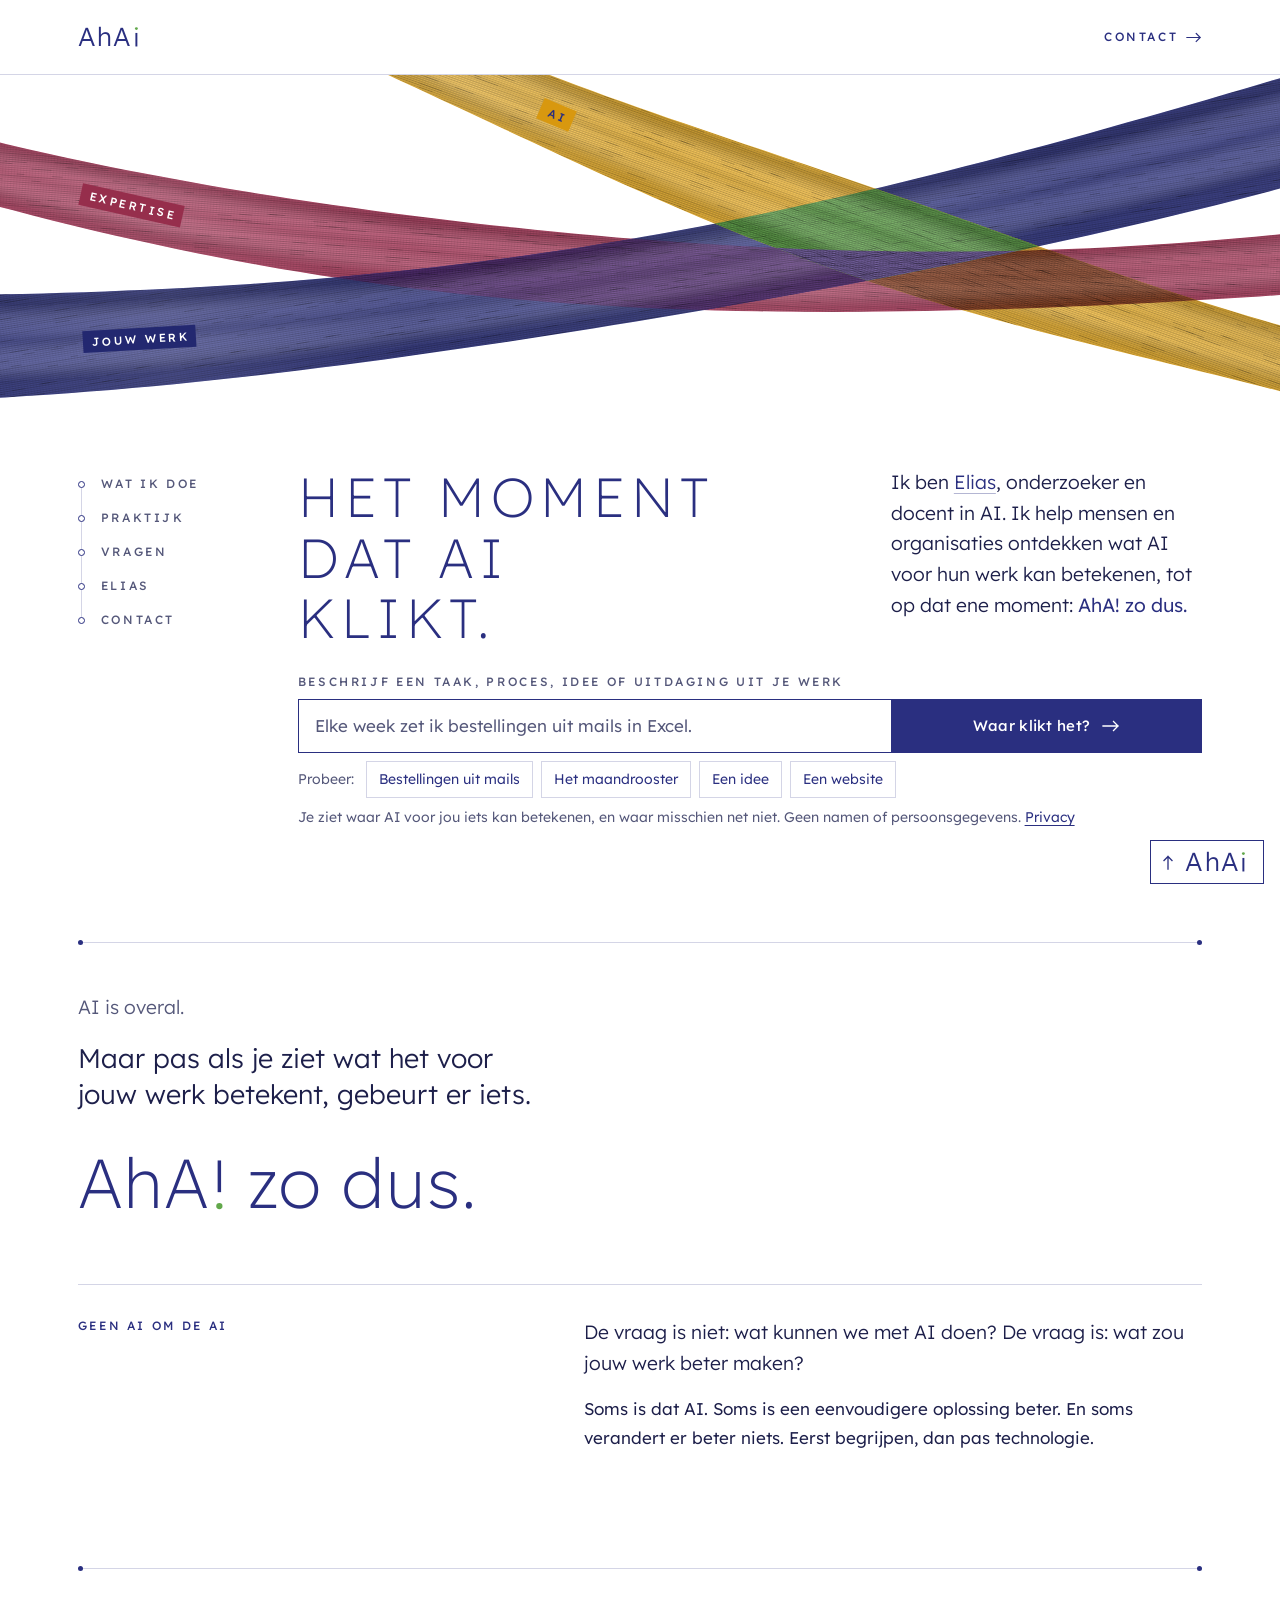
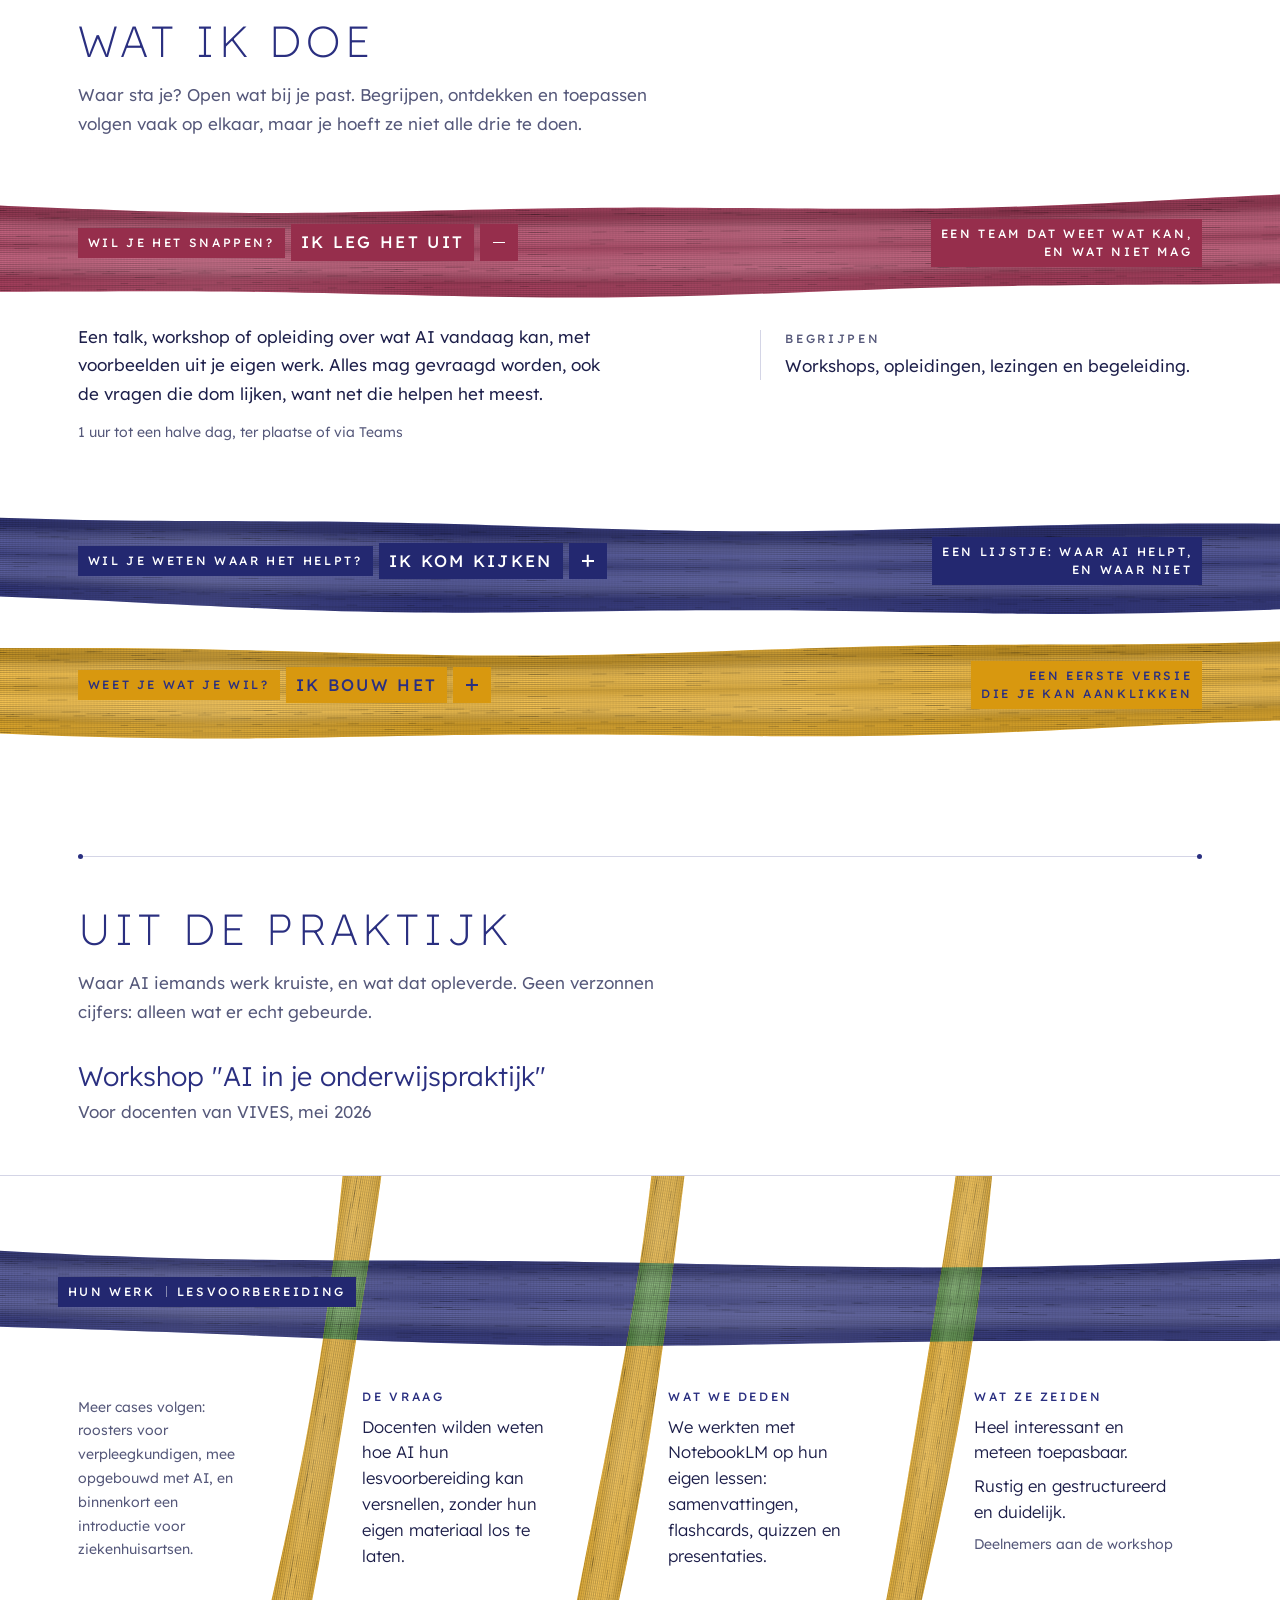
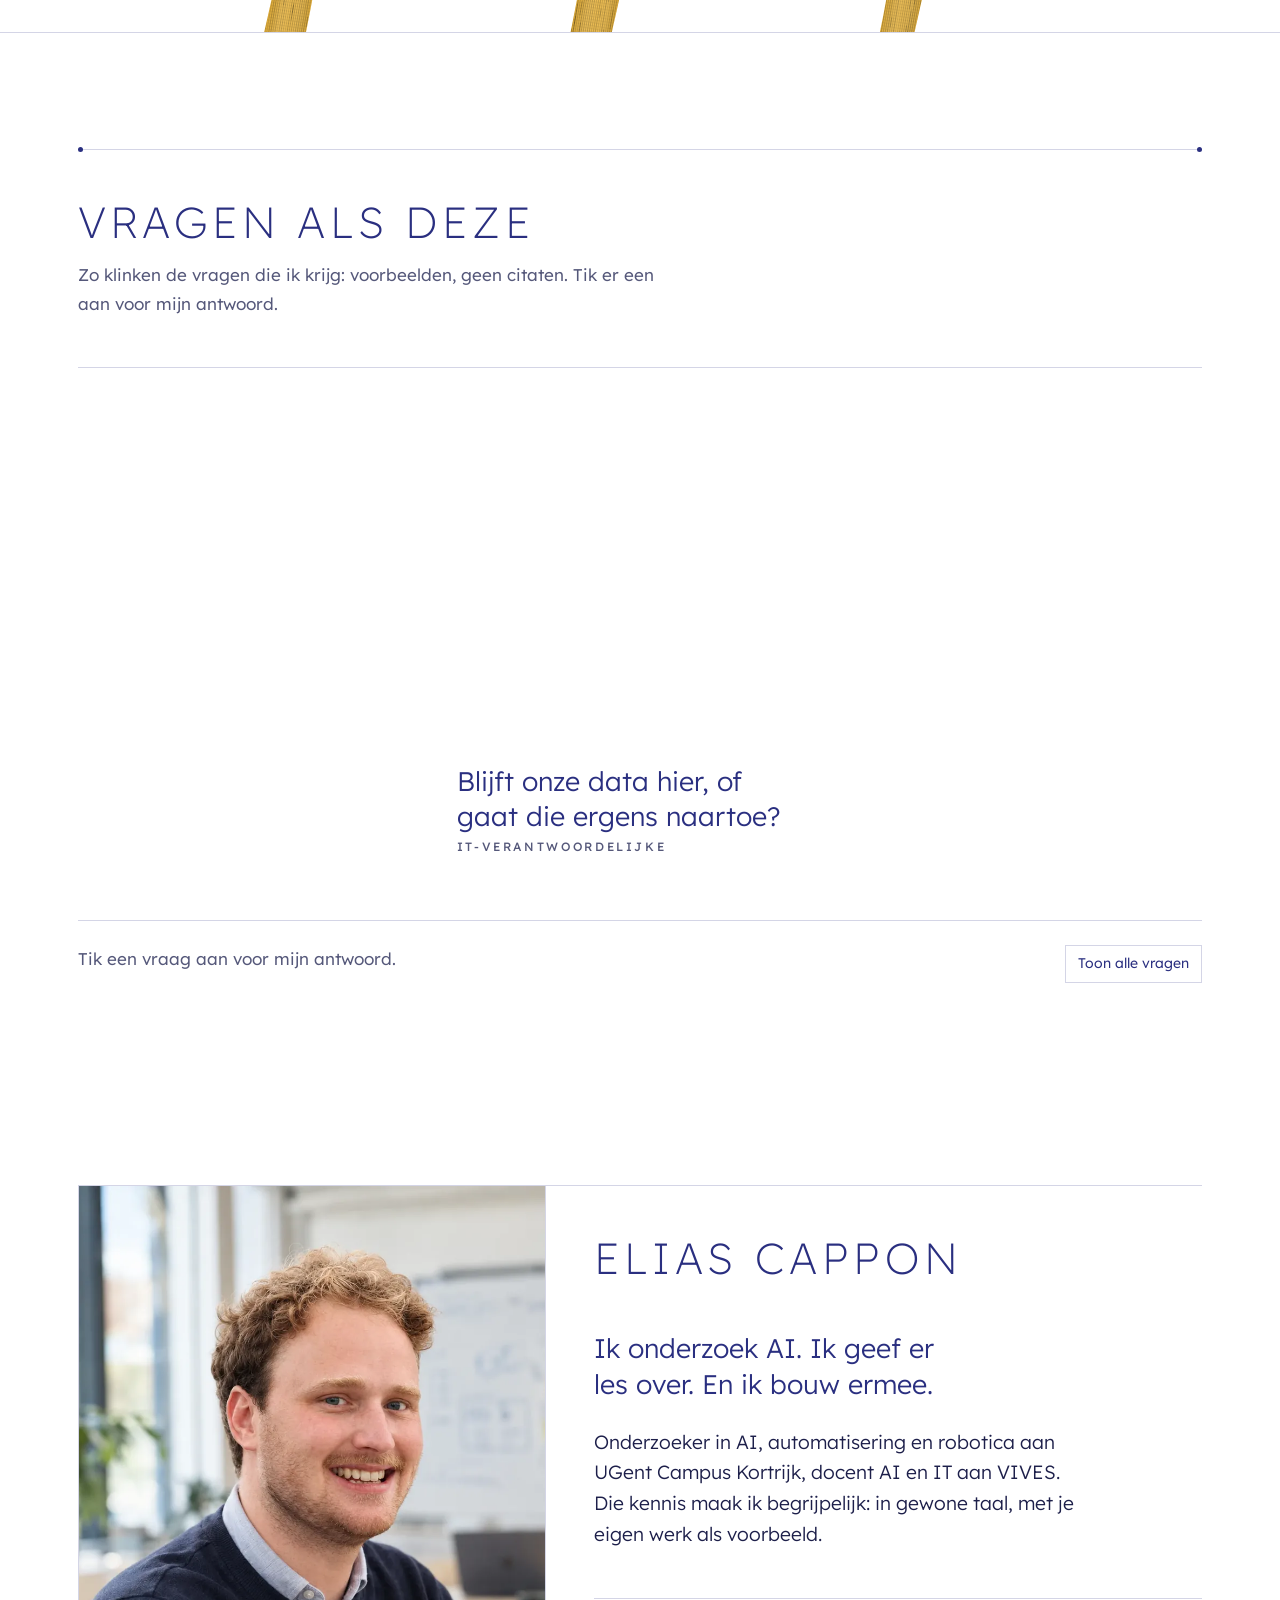
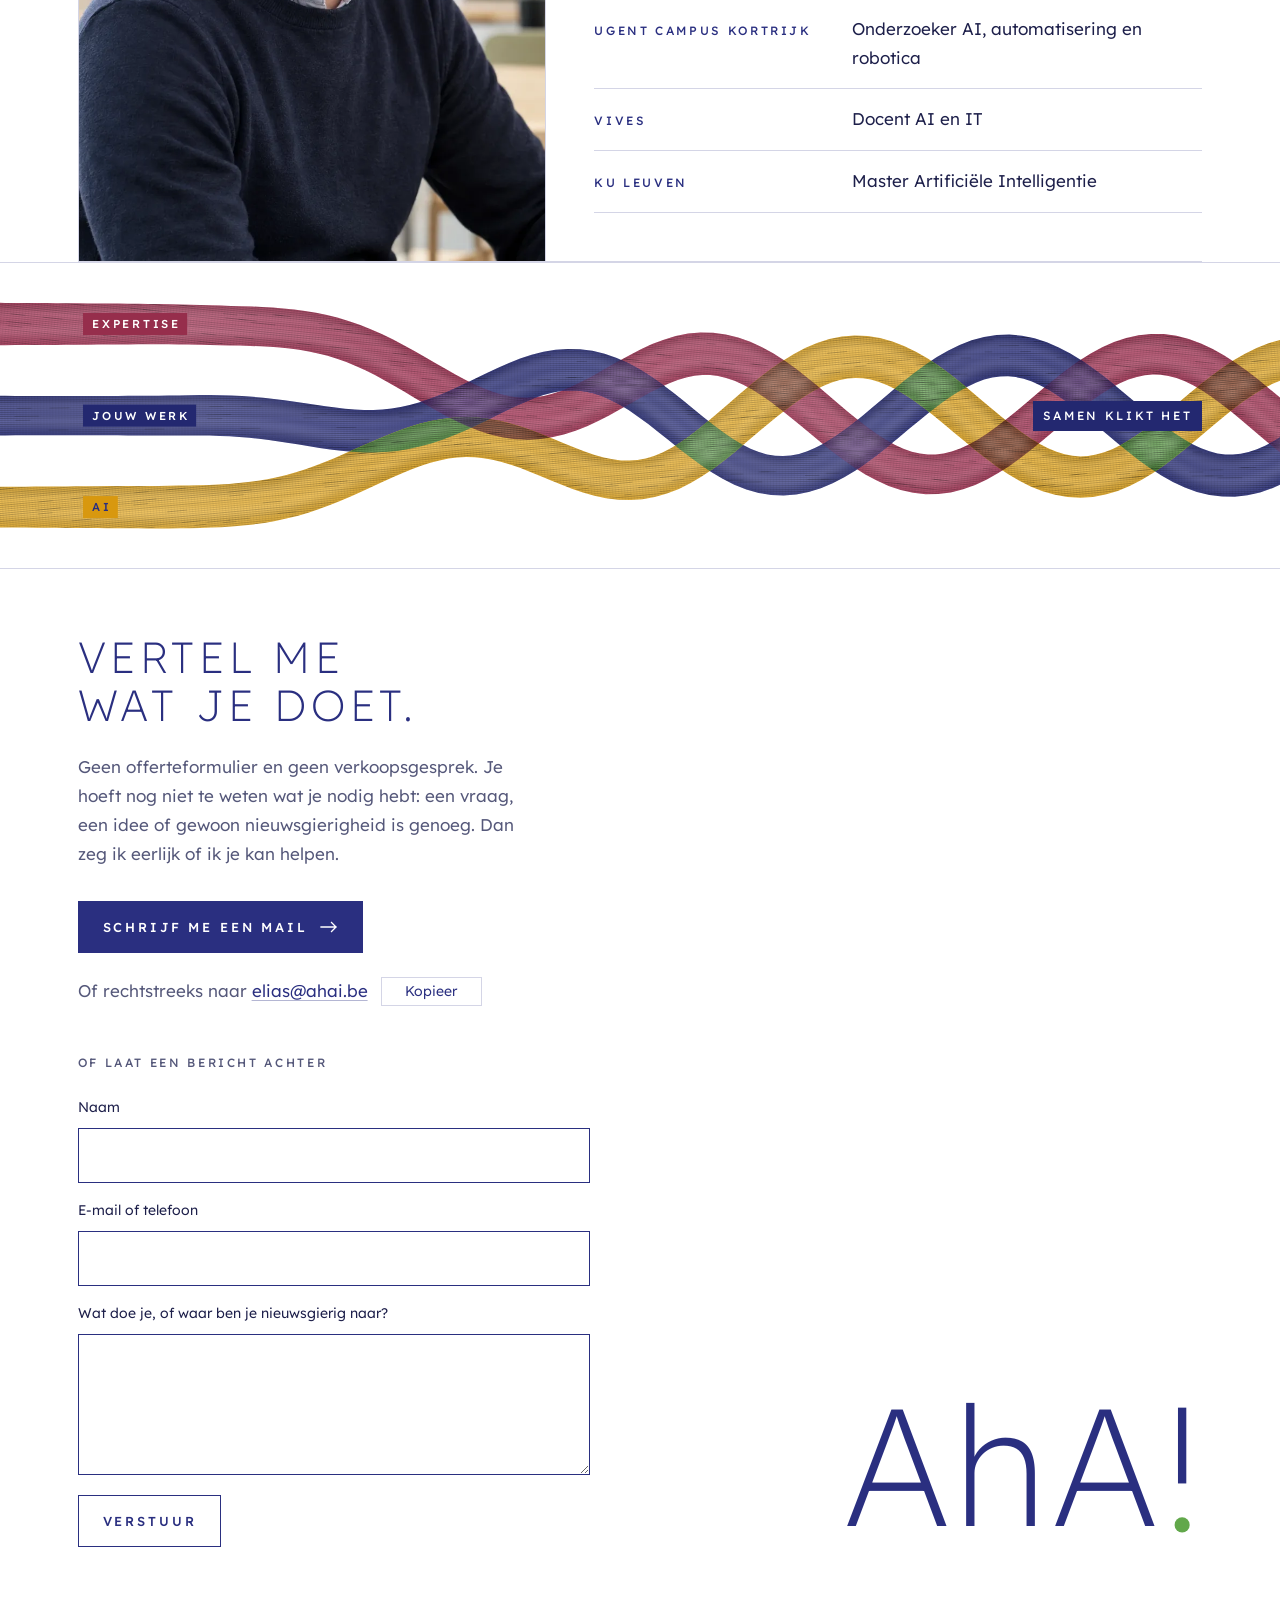
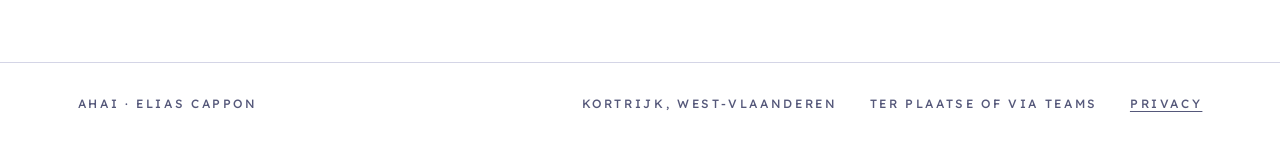
==== commit 8e62d798: "Restructure the homepage around the AhA moment and "Waar klikt het?" - The hero tool is renamed "Waa" ====
--- a/site/index.html
+++ b/site/index.html
@@ -4,7 +4,7 @@
 <meta charset="utf-8">
 <meta name="viewport" content="width=device-width, initial-scale=1">
 <title>AhAi · Elias Cappon, AI uitgelegd, toegepast en gebouwd</title>
-<meta name="description" content="Elias Cappon, onderzoeker en docent in AI uit Kortrijk. Ik leg uit wat AI kan, kom kijken waar het jullie tijd wint en bouw wat jullie nodig hebben.">
+<meta name="description" content="Elias Cappon, onderzoeker en docent in AI uit Kortrijk. Ik help mensen en organisaties ontdekken wat AI voor hun werk kan betekenen. AhA! zo dus.">
 <meta name="theme-color" content="#FFFFFF">
 <link rel="icon" href="favicon.svg" type="image/svg+xml">
 <link rel="preload" href="fonts/lexend-latin.woff2" as="font" type="font/woff2" crossorigin>
@@ -14,6 +14,8 @@
 <script src="scripts/canopy.js" defer></script>
 <script src="scripts/klikt.js" defer></script>
 <script src="scripts/contact.js" defer></script>
+<script src="scripts/vragen.js" defer></script>
+<script src="scripts/lanes.js" defer></script>
 </head>
 <body>
 <a class="skip" href="#inhoud">Naar de inhoud</a>
@@ -24,14 +26,14 @@
     <nav class="rail rail--across label" aria-label="Hoofdmenu">
       <ol>
         <li><a href="#doen">Wat ik doe</a></li>
-        <li><a href="#voorbeelden">Voorbeelden</a></li>
+        <li><a href="#praktijk">Praktijk</a></li>
         <li><a href="#vragen">Vragen</a></li>
-        <li><a href="#wie">Wie</a></li>
+        <li><a href="#wie">Elias</a></li>
         <li><a href="#contact">Contact</a></li>
       </ol>
     </nav>
-    <a class="masthead__cta label" href="mailto:elias@ahai.be?subject=Kennismaking">
-      Schrijf me een mail
+    <a class="masthead__cta label" href="#contact">
+      Contact
       <svg viewBox="0 0 18 12" fill="none" aria-hidden="true"><path d="M1 6h15M11.5 1.5 16 6l-4.5 4.5" stroke="currentColor" stroke-width="1.3" stroke-linecap="square"/></svg>
     </a>
     <button class="menu-toggle label" type="button" aria-expanded="false" aria-controls="menu">Menu</button>
@@ -39,9 +41,9 @@
   <nav class="menu-panel" id="menu" aria-label="Menu">
     <ul>
       <li><a href="#doen">Wat ik doe</a></li>
-      <li><a href="#voorbeelden">Voorbeelden</a></li>
+      <li><a href="#praktijk">Praktijk</a></li>
       <li><a href="#vragen">Vragen</a></li>
-      <li><a href="#wie">Wie</a></li>
+      <li><a href="#wie">Elias</a></li>
       <li><a href="#contact">Contact</a></li>
     </ul>
   </nav>
@@ -60,19 +62,19 @@
       <nav class="rail label" aria-label="Hoofdmenu">
         <ol>
           <li><a href="#doen">Wat ik doe</a></li>
-          <li><a href="#voorbeelden">Voorbeelden</a></li>
+          <li><a href="#praktijk">Praktijk</a></li>
           <li><a href="#vragen">Vragen</a></li>
-          <li><a href="#wie">Wie</a></li>
+          <li><a href="#wie">Elias</a></li>
           <li><a href="#contact">Contact</a></li>
         </ol>
       </nav>
       <h1 id="hero-title" class="display"><span>Het moment</span> <span>dat AI</span> <span>klikt.</span></h1>
       <form class="klikt" id="klikt" data-endpoint="/api/klikt" novalidate>
-        <label class="klikt__label label" for="klikt-taak">Beschrijf een taak uit je werk</label>
+        <label class="klikt__label label" for="klikt-taak">Beschrijf een taak, proces, idee of uitdaging uit je werk</label>
         <div class="klikt__field">
           <textarea id="klikt-taak" name="taak" rows="1" maxlength="600" autocomplete="off" placeholder="Elke week zet ik bestellingen uit mails in Excel." aria-describedby="klikt-hint klikt-fout"></textarea>
           <button class="klikt__go" type="submit">
-            Klikt het?
+            Waar klikt het?
             <svg viewBox="0 0 18 12" fill="none" aria-hidden="true"><path d="M1 6h15M11.5 1.5 16 6l-4.5 4.5" stroke="currentColor" stroke-width="1.3" stroke-linecap="square"/></svg>
           </button>
         </div>
@@ -80,25 +82,21 @@
           <span class="klikt__try">Probeer:</span>
           <button type="button" class="chip" data-voorbeeld="Elke week zet ik bestellingen uit mails in een Excel-lijst.">Bestellingen uit mails</button>
           <button type="button" class="chip" data-voorbeeld="Ik maak elke maand het rooster voor ons team, met ieders wensen en verlof.">Het maandrooster</button>
+          <button type="button" class="chip" data-voorbeeld="Ik heb een idee voor een app waarmee klanten zelf een afspraak maken, maar weet niet of het haalbaar is.">Een idee</button>
           <button type="button" class="chip" data-voorbeeld="Ik wil een website voor mijn zaak, maar weet niet waar te beginnen.">Een website</button>
         </div>
-        <p class="klikt__hint" id="klikt-hint">Geen namen of persoonsgegevens. <a href="privacy.html">Privacy</a></p>
+        <p class="klikt__hint" id="klikt-hint">Je ziet waar AI voor jou iets kan betekenen, en waar misschien net niet. Geen namen of persoonsgegevens. <a href="privacy.html">Privacy</a></p>
         <p class="klikt__fout" id="klikt-fout" hidden></p>
       </form>
       <div class="hero__side">
-        <p class="lede">Ik ben Elias, onderzoeker en docent in AI. Ik leg uit wat AI kan, kom kijken waar het jullie tijd wint en bouw wat jullie nodig hebben.</p>
-        <div class="actions">
-          <a class="btn btn--primary" href="mailto:elias@ahai.be?subject=Kennismaking">
-            Schrijf me een mail
-            <svg viewBox="0 0 18 12" fill="none" aria-hidden="true"><path d="M1 6h15M11.5 1.5 16 6l-4.5 4.5" stroke="currentColor" stroke-width="1.3" stroke-linecap="square"/></svg>
-          </a>
-        </div>
+        <p class="lede">Ik ben <a class="lede__name" href="#wie">Elias</a>, onderzoeker en docent in AI. Ik help mensen en organisaties ontdekken wat AI voor hun werk kan betekenen, tot op dat ene moment: <span class="aha-line">AhA! zo dus.</span></p>
       </div>
     </div>
     <div class="match" id="klikt-uitslag" hidden>
       <div class="match__silk"><svg aria-hidden="true" focusable="false"></svg></div>
       <div class="wrap match__in" aria-busy="false">
         <div class="match__head">
+          <p class="match__mark" aria-hidden="true" hidden><span class="mark" data-mark><span>AhA</span><svg class="mark__i" viewBox="0 0 259 766" focusable="false"><rect class="mark__stem" x="93" y="228" width="75" height="522"/><circle class="mark__dot" cx="130.5" cy="60.5" r="56"/></svg></span></p>
           <p class="match__score display" tabindex="-1" data-score>Even kijken…</p>
           <p class="match__verdict" data-verdict></p>
           <p class="match__caption label" id="klikt-kader">Zo komt de score tot stand</p>
@@ -109,7 +107,7 @@
           <ul class="match__reasons" data-reasons aria-labelledby="klikt-acties"></ul>
           <p class="match__fit" data-fit></p>
           <div class="actions">
-            <a class="btn btn--primary" data-mail href="mailto:elias@ahai.be?subject=Klikt%20het%3F">
+            <a class="btn btn--primary" data-mail href="#bericht">
               Stuur dit naar Elias
               <svg viewBox="0 0 18 12" fill="none" aria-hidden="true"><path d="M1 6h15M11.5 1.5 16 6l-4.5 4.5" stroke="currentColor" stroke-width="1.3" stroke-linecap="square"/></svg>
             </a>
@@ -120,84 +118,113 @@
     </div>
   </section>
 
-  <section class="section section--first" id="doen" aria-labelledby="doen-title">
+  <section class="section section--first aha" id="aha" aria-labelledby="aha-title">
+    <div class="wrap">
+      <div class="rule" aria-hidden="true"></div>
+      <div class="aha__story">
+        <p class="aha__lead">AI is overal.</p>
+        <p class="aha__turn">Maar pas als je ziet wat het voor jouw werk betekent, gebeurt er iets.</p>
+        <h2 id="aha-title" class="display aha__pay"><span class="sr-only">AhA! zo dus.</span><span aria-hidden="true"><span class="mark" data-mark data-mark-reveal><span>AhA</span><svg class="mark__i" viewBox="0 0 242 766" focusable="false"><rect class="mark__stem" x="96" y="230" width="50" height="520"/><circle class="mark__dot" cx="121" cy="76" r="45.5"/></svg></span> zo dus.</span></h2>
+      </div>
+      <div class="aha__not">
+        <h3 class="label">Geen AI om de AI</h3>
+        <div>
+          <p>De vraag is niet: wat kunnen we met AI doen? De vraag is: wat zou jouw werk beter maken?</p>
+          <p>Soms is dat AI. Soms is een eenvoudigere oplossing beter. En soms verandert er beter niets. Eerst begrijpen, dan pas technologie.</p>
+        </div>
+      </div>
+    </div>
+  </section>
+
+  <section class="section" id="doen" aria-labelledby="doen-title">
     <div class="wrap">
       <div class="rule" aria-hidden="true"></div>
       <div class="section__head">
         <h2 id="doen-title" class="display">Wat ik doe</h2>
-        <p class="section__intro">Drie manieren om te beginnen. Vaak start het met een workshop of een bezoek, en groeit het van daaruit.</p>
-      </div>
-    </div>
-    <div class="lanes">
+        <p class="section__intro">Waar sta je? Open wat bij je past. Begrijpen, ontdekken en toepassen volgen vaak op elkaar, maar je hoeft ze niet alle drie te doen.</p>
+      </div>
+    </div>
+    <div class="lanes" data-lanes>
       <article class="lane" data-dye="madder" id="uitleggen">
         <div class="lane__silk">
           <svg aria-hidden="true" focusable="false"></svg>
-          <div class="wrap lane__band">
-            <div class="lane__names"><p class="lane__word label">Expertise</p><h3>Ik leg het uit</h3></div>
-            <p class="lane__spec label"><span>1&nbsp;uur tot een halve&nbsp;dag</span><span>bij&nbsp;jullie of via&nbsp;Teams</span></p>
-          </div>
-        </div>
-        <div class="wrap lane__body">
-          <p>Een talk of workshop voor je team: wat AI vandaag kan, met voorbeelden uit jullie eigen werk. Iedereen mag alles vragen, ook de vragen die dom lijken, want net die helpen het meest.</p>
-          <dl class="lane__for"><dt class="label">Voor wie</dt><dd>Teams die willen weten wat AI voor hen kan doen.</dd></dl>
+          <h3 class="lane__head"><button type="button" class="wrap lane__band" aria-expanded="true" aria-controls="uitleggen-meer">
+            <span class="lane__names"><span class="lane__word label">Wil je het snappen?</span><span class="lane__name">Ik leg het uit</span><span class="lane__sign" aria-hidden="true"></span></span>
+            <span class="lane__spec label"><span>Een team dat weet wat kan,</span> <span>en wat niet mag</span></span>
+          </button></h3>
+        </div>
+        <div class="lane__more" id="uitleggen-meer">
+          <div class="wrap lane__body">
+            <div class="lane__text">
+              <p>Een talk, workshop of opleiding over wat AI vandaag kan, met voorbeelden uit je eigen werk. Alles mag gevraagd worden, ook de vragen die dom lijken, want net die helpen het meest.</p>
+              <p class="lane__meta">1 uur tot een halve dag, ter plaatse of via Teams</p>
+            </div>
+            <dl class="lane__for"><dt class="label">Begrijpen</dt><dd>Workshops, opleidingen, lezingen en begeleiding.</dd></dl>
+          </div>
         </div>
       </article>
       <article class="lane" data-dye="indigo" id="kijken">
         <div class="lane__silk">
           <svg aria-hidden="true" focusable="false"></svg>
-          <div class="wrap lane__band">
-            <div class="lane__names"><p class="lane__word label">Jouw werk</p><h3>Ik kom kijken</h3></div>
-            <p class="lane__spec label"><span>Een&nbsp;dag</span><span>bij&nbsp;jullie op&nbsp;kantoor</span></p>
-          </div>
-        </div>
-        <div class="wrap lane__body">
-          <p>Ik loop mee en kijk waar tijd verloren gaat: Excel-lijsten die elke week met de hand worden ingevuld, verslagen die telkens opnieuw worden getypt, mails die altijd hetzelfde antwoord krijgen. Je krijgt een concreet lijstje: waar AI tijd wint, en waar niet.</p>
-          <dl class="lane__for"><dt class="label">Voor wie</dt><dd>Organisaties die voelen dat het slimmer kan, maar niet weten waar te beginnen.</dd></dl>
+          <h3 class="lane__head"><button type="button" class="wrap lane__band" aria-expanded="true" aria-controls="kijken-meer">
+            <span class="lane__names"><span class="lane__word label">Wil je weten waar het helpt?</span><span class="lane__name">Ik kom kijken</span><span class="lane__sign" aria-hidden="true"></span></span>
+            <span class="lane__spec label"><span>Een lijstje: waar AI helpt,</span> <span>en waar niet</span></span>
+          </button></h3>
+        </div>
+        <div class="lane__more" id="kijken-meer">
+          <div class="wrap lane__body">
+            <div class="lane__text">
+              <p>Ik kijk mee en zoek waar tijd verloren gaat: lijsten die elke week met de hand worden ingevuld, verslagen die telkens opnieuw worden getypt, mails die altijd hetzelfde antwoord krijgen.</p>
+              <p class="lane__meta">Een dag, bij jou op het werk</p>
+            </div>
+            <dl class="lane__for"><dt class="label">Ontdekken</dt><dd>Vertrekken vanuit je werk, niet vanuit de tools.</dd></dl>
+          </div>
         </div>
       </article>
       <article class="lane" data-dye="saffron" id="bouwen">
         <div class="lane__silk">
           <svg aria-hidden="true" focusable="false"></svg>
-          <div class="wrap lane__band">
-            <div class="lane__names"><p class="lane__word label">AI</p><h3>Ik bouw het</h3></div>
-            <p class="lane__spec label"><span>Website, app</span><span>of&nbsp;tool</span></p>
-          </div>
-        </div>
-        <div class="wrap lane__body">
-          <p>Met AI en mijn technische achtergrond bouw ik wat jullie nodig hebben: een website, een app, een tool die een vervelende taak overneemt. Snel een eerste versie, zodat je voelt of het werkt.</p>
-          <dl class="lane__for"><dt class="label">Voor wie</dt><dd>Vaak de volgende stap na een workshop of een bezoek.</dd></dl>
+          <h3 class="lane__head"><button type="button" class="wrap lane__band" aria-expanded="true" aria-controls="bouwen-meer">
+            <span class="lane__names"><span class="lane__word label">Weet je wat je wil?</span><span class="lane__name">Ik bouw het</span><span class="lane__sign" aria-hidden="true"></span></span>
+            <span class="lane__spec label"><span>Een eerste versie</span> <span>die je kan aanklikken</span></span>
+          </button></h3>
+        </div>
+        <div class="lane__more" id="bouwen-meer">
+          <div class="wrap lane__body">
+            <div class="lane__text">
+              <p>Met AI en mijn technische achtergrond bouw ik wat je nodig hebt: een tool die een vervelende taak overneemt, een automatisatie, een website of app. Snel een eerste versie, zodat je voelt of het werkt.</p>
+              <p class="lane__meta">Van prototype tot maatwerk</p>
+            </div>
+            <dl class="lane__for"><dt class="label">Toepassen</dt><dd>Prototypes, AI-tools, automatisaties en maatwerk.</dd></dl>
+          </div>
         </div>
       </article>
     </div>
   </section>
 
-  <section class="section" id="voorbeelden" aria-labelledby="voorbeelden-title">
+  <section class="section" id="praktijk" aria-labelledby="praktijk-title">
     <div class="wrap">
       <div class="rule" aria-hidden="true"></div>
       <div class="section__head">
-        <h2 id="voorbeelden-title" class="display">Herken je dit?</h2>
-        <p class="section__intro">Kies een taak en kijk wat AI ermee doet. Het zijn voorbeelden: bij jullie vertrekken we van jullie eigen werk.</p>
-      </div>
-      <fieldset class="jobs">
-        <legend class="sr-only">Kies een taak</legend>
-        <label><input type="radio" name="task" value="excel" checked><span>Excel-lijsten</span></label>
-        <label><input type="radio" name="task" value="mails"><span>Mails</span></label>
-        <label><input type="radio" name="task" value="verslagen"><span>Verslagen</span></label>
-        <label><input type="radio" name="task" value="planning"><span>Planning</span></label>
-        <label><input type="radio" name="task" value="zoeken"><span>Informatie zoeken</span></label>
-      </fieldset>
+        <h2 id="praktijk-title" class="display">Uit de praktijk</h2>
+        <p class="section__intro">Waar AI iemands werk kruiste, en wat dat opleverde. Geen verzonnen cijfers: alleen wat er echt gebeurde.</p>
+      </div>
+      <div class="case__head">
+        <h3>Workshop "AI in je onderwijspraktijk"</h3>
+        <p>Voor docenten van VIVES, mei 2026</p>
+      </div>
     </div>
 
     <div class="crossing" data-crossing>
       <svg class="crossing__silk" aria-hidden="true" focusable="false"></svg>
-      <p class="crossing__work tag label" aria-hidden="true"><span>Jouw werk</span><b data-job-label>Excel-lijsten</b></p>
+      <p class="crossing__work tag label" aria-hidden="true"><span>Hun werk</span><b>Lesvoorbereiding</b></p>
       <div class="wrap crossing__grid">
-        <p class="crossing__note">Werk je met gevoelige gegevens, van klanten, patiënten of leerlingen? Dan leer je ook wat je beter niet in een AI-tool stopt.</p>
-        <ul class="crossing__list" data-examples aria-live="polite">
-          <li><svg class="x-strip" aria-hidden="true" focusable="false"></svg><p>Gegevens uit mails of pdf's overnemen, in plaats van ze over te typen.</p></li>
-          <li><svg class="x-strip" aria-hidden="true" focusable="false"></svg><p>Een rommelige export opkuisen tot een tabel waar je mee kan werken.</p></li>
-          <li><svg class="x-strip" aria-hidden="true" focusable="false"></svg><p>Uit honderd rijen halen wat opvalt, zonder zelf formules te bouwen.</p></li>
-        </ul>
+        <p class="crossing__note">Meer cases volgen: roosters voor verpleegkundigen, mee opgebouwd met AI, en binnenkort een introductie voor ziekenhuisartsen.</p>
+        <ol class="crossing__list case__steps" data-examples>
+          <li><svg class="x-strip" aria-hidden="true" focusable="false"></svg><p class="label">De vraag</p><p>Docenten wilden weten hoe AI hun lesvoorbereiding kan versnellen, zonder hun eigen materiaal los te laten.</p></li>
+          <li><svg class="x-strip" aria-hidden="true" focusable="false"></svg><p class="label">Wat we deden</p><p>We werkten met NotebookLM op hun eigen lessen: samenvattingen, flashcards, quizzen en presentaties.</p></li>
+          <li><svg class="x-strip" aria-hidden="true" focusable="false"></svg><p class="label">Wat ze zeiden</p><blockquote class="case__said"><p>Heel interessant en meteen toepasbaar.</p><p>Rustig en gestructureerd en duidelijk.</p><footer>Deelnemers aan de workshop</footer></blockquote></li>
+        </ol>
       </div>
     </div>
   </section>
@@ -207,16 +234,35 @@
       <div class="rule" aria-hidden="true"></div>
       <div class="section__head">
         <h2 id="vragen-title" class="display">Vragen als deze</h2>
-        <p class="section__intro">Voorbeelden, geen citaten. In een sessie beantwoord ik de vragen van jullie eigen team.</p>
-      </div>
-      <ul class="questions">
-        <li><p>Mag ik klantgegevens in ChatGPT steken?</p><span class="label">Dossierbeheerder</span></li>
-        <li><p>Mijn collega's gebruiken het al. Ik weet niet eens waarvoor.</p><span class="label">Teamleider</span></li>
-        <li><p>Kan AI die Excel elke week voor mij invullen?</p><span class="label">Administratief medewerker</span></li>
-        <li><p>Ik heb het één keer geprobeerd. Het gaf onzin terug.</p><span class="label">Projectleider</span></li>
-        <li><p>Blijft onze data hier, of gaat die ergens naartoe?</p><span class="label">IT-verantwoordelijke</span></li>
-        <li><p>Is dit iets dat binnen twee jaar weer overwaait?</p><span class="label">Zaakvoerder</span></li>
-      </ul>
+        <p class="section__intro">Zo klinken de vragen die ik krijg: voorbeelden, geen citaten. Tik er een aan voor mijn antwoord.</p>
+      </div>
+      <div class="cloud" data-cloud>
+        <ul class="cloud__all" aria-label="Alle vragen">
+          <li><button type="button" class="cloud__q" data-wie="Dossierbeheerder" data-antwoord="Niet zomaar. Het hangt af van welke versie je gebruikt en wat jullie afspraken zeggen. Ik toon je wat wel kan, en hoe je gegevens eerst onherkenbaar maakt.">Mag ik klantgegevens in ChatGPT steken?</button></li>
+          <li><button type="button" class="cloud__q" data-wie="Teamleider" data-antwoord="Vraag het hen gewoon. Vaak zijn het kleine dingen: een mail herschrijven, iets samenvatten. Daar kan je samen op verder bouwen.">Mijn collega's gebruiken het al. Ik weet niet eens waarvoor.</button></li>
+          <li><button type="button" class="cloud__q" data-wie="Administratief medewerker" data-antwoord="Soms wel, soms net niet. Het hangt af van waar de gegevens vandaan komen. Beschrijf het me, dan zeg ik eerlijk wat kan.">Kan AI die Excel elke week voor mij invullen?</button></li>
+          <li><button type="button" class="cloud__q" data-wie="Projectleider" data-antwoord="Dat overkomt iedereen. Vaak ligt het aan wat je vraagt en wat je meegeeft. Met een paar gewoontes wordt het antwoord veel beter.">Ik heb het één keer geprobeerd. Het gaf onzin terug.</button></li>
+          <li><button type="button" class="cloud__q" data-wie="IT-verantwoordelijke" data-antwoord="Dat hangt af van de tool en het abonnement. Sommige bewaren niets, andere leren bij van wat je ingeeft. Ik help je kiezen.">Blijft onze data hier, of gaat die ergens naartoe?</button></li>
+          <li><button type="button" class="cloud__q" data-wie="Zaakvoerder" data-antwoord="De namen van de tools veranderen. Dat computers taal begrijpen, gaat niet meer weg. Wat je nu leert, blijft bruikbaar.">Is dit iets dat binnen twee jaar weer overwaait?</button></li>
+          <li><button type="button" class="cloud__q" data-wie="" data-antwoord="Ja. Veel gesprekken beginnen met nieuwsgierigheid. We zoeken samen uit of er iets is.">Ik heb nog geen concreet idee. Mag ik je toch contacteren?</button></li>
+          <li><button type="button" class="cloud__q" data-wie="" data-antwoord="Nee. Soms is een betere lijst genoeg, soms verandert er beter niets. Dat zeg ik je dan ook.">Is AI altijd de oplossing?</button></li>
+          <li><button type="button" class="cloud__q" data-wie="" data-antwoord="Nee. Ik begin bij wat je vandaag doet, niet bij de techniek.">Moet ik al iets van AI kennen?</button></li>
+          <li><button type="button" class="cloud__q" data-wie="" data-antwoord="Ja. Een talk of workshop, ter plaatse of via Teams, met voorbeelden uit je eigen werk.">Geef je ook workshops?</button></li>
+          <li><button type="button" class="cloud__q" data-wie="" data-antwoord="Ja. Een tool, een automatisatie, een website of app. Eerst een snelle eerste versie, zodat je voelt of het werkt.">Kun je iets op maat bouwen?</button></li>
+          <li><button type="button" class="cloud__q" data-wie="" data-antwoord="Nee. Ook met een eigen vraag of een idee kan je bij me terecht.">Moet ik een bedrijf hebben?</button></li>
+          <li><button type="button" class="cloud__q" data-wie="" data-antwoord="Beschrijf bovenaan een taak uit je werk, of stuur me een bericht. Dan kijken we samen.">Hoe begin ik?</button></li>
+        </ul>
+        <div class="cloud__stage" data-stage aria-label="Vragen die verschijnen en verdwijnen" hidden></div>
+        <div class="cloud__answer" aria-live="polite">
+          <p class="cloud__hint" data-hint>Tik een vraag aan voor mijn antwoord.</p>
+          <div class="cloud__reply" data-reply hidden>
+            <p class="cloud__asked label" data-asked></p>
+            <p class="cloud__text" data-text></p>
+            <button type="button" class="cloud__close" data-close>Sluit</button>
+          </div>
+          <button type="button" class="cloud__mode" data-mode hidden>Toon alle vragen</button>
+        </div>
+      </div>
     </div>
   </section>
 
@@ -231,28 +277,13 @@
         </figure>
         <div class="who__text">
           <h2 id="wie-title" class="display">Elias Cappon</h2>
-          <p>Ik ben onderzoeker in AI en robotica aan UGent Campus Kortrijk en docent AI aan VIVES. Ik bouw AI-modellen en geef er les over. Diezelfde kennis breng ik naar jouw team: in gewone taal, met jullie eigen werk als voorbeeld.</p>
+          <p class="who__claim">Ik onderzoek AI. Ik geef er les over. En ik bouw ermee.</p>
+          <p>Onderzoeker in AI, automatisering en robotica aan UGent Campus Kortrijk, docent AI en IT aan VIVES. Die kennis maak ik begrijpelijk: in gewone taal, met je eigen werk als voorbeeld.</p>
           <dl class="creds">
-            <div><dt class="label">KU Leuven</dt><dd>Master Artificiële Intelligentie, 2025</dd></div>
-            <div><dt class="label">UGent Campus Kortrijk</dt><dd>Onderzoeker AI en robotica, sinds 2021</dd></div>
+            <div><dt class="label">UGent Campus Kortrijk</dt><dd>Onderzoeker AI, automatisering en robotica</dd></div>
             <div><dt class="label">VIVES</dt><dd>Docent AI en IT</dd></div>
+            <div><dt class="label">KU Leuven</dt><dd>Master Artificiële Intelligentie</dd></div>
           </dl>
-          <div class="practice">
-            <h3 class="label">Uit de praktijk</h3>
-            <article class="case">
-              <h4>Workshop "AI in je onderwijspraktijk", VIVES</h4>
-              <p>Docenten wilden weten hoe AI hun lesvoorbereiding kan versnellen zonder hun eigen materiaal los te laten. We werkten met NotebookLM op hun eigen lessen: samenvattingen, flashcards, quizzen en presentaties.</p>
-              <blockquote class="case__quote">
-                <p>Heel interessant en meteen toepasbaar.</p>
-                <p>Rustig en gestructureerd en duidelijk.</p>
-                <footer>Deelnemers aan de workshop, mei 2026</footer>
-              </blockquote>
-            </article>
-            <ul>
-              <li>Roosters voor verpleegkundigen, mee opgebouwd met AI.</li>
-              <li>Binnenkort: een introductie voor ziekenhuisartsen.</li>
-            </ul>
-          </div>
         </div>
       </div>
     </div>
@@ -266,8 +297,8 @@
     <div class="wrap">
       <div class="contact__grid">
         <div>
-          <h2 id="contact-title" class="display">Vertel me waar jullie vastzitten.</h2>
-          <p class="contact__text">Geen offerteformulier en geen verkoopsgesprek. Schrijf in een paar zinnen wat jullie doen en wat je je afvraagt. Dan zeg ik eerlijk of ik de juiste persoon ben.</p>
+          <h2 id="contact-title" class="display">Vertel me wat je doet.</h2>
+          <p class="contact__text">Geen offerteformulier en geen verkoopsgesprek. Je hoeft nog niet te weten wat je nodig hebt: een vraag, een idee of gewoon nieuwsgierigheid is genoeg. Dan zeg ik eerlijk of ik je kan helpen.</p>
           <div class="actions contact__actions">
             <a class="btn btn--primary" href="mailto:elias@ahai.be?subject=Kennismaking">
               Schrijf me een mail
@@ -281,14 +312,14 @@
             <input id="bericht-naam" name="naam" autocomplete="name" maxlength="120" required>
             <label for="bericht-contact">E-mail of telefoon</label>
             <input id="bericht-contact" name="contact" autocomplete="email" maxlength="160" required>
-            <label for="bericht-vraag">Waar zit je team mee?</label>
+            <label for="bericht-vraag">Wat doe je, of waar ben je nieuwsgierig naar?</label>
             <textarea id="bericht-vraag" name="vraag" rows="4" maxlength="2000" required></textarea>
             <p class="bericht__val" aria-hidden="true"><label>Laat dit leeg <input name="website" tabindex="-1" autocomplete="off"></label></p>
             <button class="btn btn--ghost" type="submit">Verstuur</button>
             <p class="bericht__status" role="status" hidden><span class="mark" data-mark aria-hidden="true" hidden><span>AhA</span><svg class="mark__i" viewBox="0 0 259 766" focusable="false"><rect class="mark__stem" x="93" y="228" width="75" height="522"/><circle class="mark__dot" cx="130.5" cy="60.5" r="56"/></svg></span><span data-status-text></span></p>
           </form>
         </div>
-        <p class="closing" aria-hidden="true"><span class="mark" data-mark><span>AhA</span><svg class="mark__i" viewBox="0 0 242 766" focusable="false"><rect class="mark__stem" x="96" y="230" width="50" height="520"/><circle class="mark__dot" cx="121" cy="76" r="45.5"/></svg></span></p>
+        <p class="closing" aria-hidden="true"><span class="mark" data-mark data-mark-reveal><span>AhA</span><svg class="mark__i" viewBox="0 0 242 766" focusable="false"><rect class="mark__stem" x="96" y="230" width="50" height="520"/><circle class="mark__dot" cx="121" cy="76" r="45.5"/></svg></span></p>
       </div>
     </div>
   </section>
--- a/site/styles/site.css
+++ b/site/styles/site.css
@@ -170,12 +170,13 @@
 .klikt__go {
   flex: none; width: calc((100% - var(--s-7)) * 4 / 11);
   display: inline-flex; align-items: center; justify-content: center; gap: var(--s-3);
-  padding: 0 var(--s-5); border-left: 1px solid var(--indigo); color: var(--indigo);
-  font-size: 13px; font-weight: 500; letter-spacing: var(--track-label); text-transform: uppercase; white-space: nowrap;
+  padding: 0 var(--s-5); border-left: 1px solid var(--indigo); background: var(--indigo); color: var(--sky);
+  /* in its own case, so AhAi keeps its capitals */
+  font-size: 15px; font-weight: var(--w-label); letter-spacing: 0.02em; white-space: nowrap;
   transition: background-color var(--d-quick) var(--ease);
 }
-.klikt__go:hover { background: rgba(42, 47, 128, 0.06); }
-.klikt__go:active { background: rgba(42, 47, 128, 0.12); }
+.klikt__go:hover { background: var(--indigo-hover); }
+.klikt__go:active { background: var(--indigo-press); }
 .klikt__go svg { flex: none; width: 18px; height: 12px; transition: transform var(--d-fast) var(--ease); }
 .klikt__go:hover svg { transform: translateX(4px); }
 .klikt__hint, .klikt__fout { font-size: var(--t-small); }
@@ -348,49 +349,110 @@
 }
 .x-strip { display: none; }
 
-.swap-out { opacity: 0; filter: blur(2px); transform: translateY(4px); }
-.swapping { transition: opacity var(--d-quick) var(--ease), filter var(--d-quick) var(--ease), transform var(--d-quick) var(--ease); }
-
-/* ── Sessies: lanes of silk, not cards ────────────────────────── */
+
+/* ── Wat ik doe: lanes of silk you can open ─────────────────────── */
 .lanes { display: grid; }
-.lane { position: relative; padding-bottom: var(--s-7); scroll-margin-top: var(--s-6); }
+.lanes.is-choosing { gap: var(--s-3); }
+.lane { position: relative; scroll-margin-top: var(--s-6); }
 .lane[data-dye="indigo"] { --tag: var(--tag-indigo); }
 .lane[data-dye="madder"] { --tag: var(--tag-madder); }
 .lane[data-dye="saffron"] { --tag: var(--tag-saffron); --tag-ink: var(--indigo); }
 .lane__silk { position: relative; height: 112px; }
 .lane__silk svg { position: absolute; inset: 0; width: 100%; height: 100%; overflow: hidden; }
+.lane__head { margin: 0; font: inherit; }
+/* the whole band is the button */
 .lane__band {
   position: absolute; inset: 0; z-index: 1;
   display: flex; align-items: center; justify-content: space-between; gap: var(--s-5);
-  color: var(--sky); pointer-events: none;
+  color: var(--sky); text-align: left; cursor: pointer;
 }
 .lane__names { display: flex; flex-wrap: wrap; align-items: center; gap: 6px; }
-.lane__word, .lane__band h3, .lane__spec { background: var(--tag); color: var(--tag-ink, var(--sky)); padding: 6px 10px; }
-.lane__word { margin: 0; }
-.lane__band h3 { font-size: var(--t-name); font-weight: var(--w-label); letter-spacing: 0.14em; text-transform: uppercase; line-height: 1.5; }
+.lane__word, .lane__name, .lane__sign, .lane__spec { background: var(--tag); color: var(--tag-ink, var(--sky)); padding: 6px 10px; }
+.lane__name { font-size: var(--t-name); font-weight: var(--w-label); letter-spacing: 0.14em; text-transform: uppercase; line-height: 1.5; }
 .lane__spec { text-align: right; }
 .lane__spec span { display: block; }
+/* plus when closed, minus when open */
+.lane__sign { position: relative; align-self: stretch; width: 38px; }
+.lane__sign::before, .lane__sign::after {
+  content: ""; position: absolute; left: 50%; top: 50%; width: 12px; height: 1.5px; margin: -0.75px 0 0 -6px;
+  background: currentColor; transition: transform var(--d-fast) var(--ease);
+}
+.lane__sign::after { transform: rotate(90deg); }
+.lane.is-open .lane__sign::after { transform: rotate(90deg) scaleX(0); }
+.lanes:not(.is-choosing) .lane__sign { display: none; }
+.lanes.is-instant .lane__more, .lanes.is-instant .lane__body, .lanes.is-instant .lane__sign::after { transition: none; }
+
+/* the story behind a band folds open under it */
+.lane__more { display: grid; grid-template-rows: 1fr; overflow: hidden; transition: grid-template-rows 350ms var(--ease); }
+.lane__more > .lane__body { width: 100%; min-height: 0; transition: opacity var(--d-fast) var(--ease), padding 350ms var(--ease); }
+.lanes.is-choosing .lane:not(.is-open) .lane__more { grid-template-rows: 0fr; }
+.lanes.is-choosing .lane:not(.is-open) .lane__body { opacity: 0; padding-block: 0; }
 .lane__body {
   display: grid; grid-template-columns: minmax(0, 7fr) minmax(0, 5fr);
-  gap: var(--s-5) var(--s-8); padding-top: var(--s-5); align-items: baseline;
-}
+  gap: var(--s-5) var(--s-8); padding-top: var(--s-5); padding-bottom: var(--s-7); align-items: baseline;
+}
+.lane__text { display: grid; gap: var(--s-3); }
 .lane__body p { max-width: 54ch; }
+.lane__meta { font-size: var(--t-small); color: var(--ink-soft); }
 .lane__for { display: grid; gap: var(--s-1); padding-left: var(--s-5); border-left: 1px solid var(--rule); }
 .lane__for dt { color: var(--ink-soft); }
 .lane__for dd { color: var(--ink); }
 
-/* ── Vragen: examples of what gets asked ──────────────────────── */
-.questions {
-  display: grid; grid-template-columns: repeat(2, minmax(0, 1fr));
-  border-top: 1px solid var(--rule);
-}
-.questions li {
-  display: grid; gap: var(--s-3); align-content: start;
-  padding: var(--s-6) var(--s-6) var(--s-6) 0; border-bottom: 1px solid var(--rule);
-}
-.questions li:nth-child(even) { padding-left: var(--s-6); border-left: 1px solid var(--rule); }
-.questions p { font-size: var(--t-question); font-weight: var(--w-display); line-height: 1.3; color: var(--indigo); max-width: 26ch; text-wrap: balance; }
-.questions span { color: var(--ink-soft); }
+/* ── Vragen: a cloud of questions ─────────────────────────────── */
+.cloud { border-top: 1px solid var(--rule); }
+/* the plain list: without JavaScript, with reduced motion, or on request */
+.cloud__all { display: flex; flex-wrap: wrap; align-items: baseline; gap: var(--s-4) var(--s-7); padding-block: var(--s-7); }
+.cloud.is-live .cloud__all { display: none; }
+.cloud__q {
+  text-align: left; color: var(--indigo); font-weight: var(--w-light); line-height: 1.3;
+  font-size: var(--t-question); text-wrap: balance; cursor: pointer;
+  text-decoration: underline; text-decoration-color: transparent; text-decoration-thickness: 1px; text-underline-offset: 0.2em;
+  transition: text-decoration-color var(--d-quick) var(--ease), opacity var(--d-fast) var(--ease);
+}
+.cloud__q:hover { text-decoration-color: rgba(42, 47, 128, 0.35); }
+.cloud__all li:nth-child(3n + 2) .cloud__q { font-size: calc(var(--t-question) * 0.8); }
+.cloud__all li:nth-child(3n) .cloud__q { font-size: calc(var(--t-question) * 0.66); color: var(--ink); }
+
+/* the live cloud: each question fades in on its own spot and out again */
+.cloud__stage { position: relative; height: clamp(420px, 56vh, 560px); margin-block: var(--s-5); }
+.cloud__item {
+  position: absolute; width: max-content;
+  opacity: 0; transform: translateY(8px);
+  transition: opacity 900ms var(--ease), transform 900ms var(--ease);
+}
+.cloud__item.is-in { opacity: 1; transform: none; }
+.cloud__item.is-out { opacity: 0; transform: translateY(-6px); transition-duration: 700ms; }
+.cloud__item .cloud__q { display: grid; gap: var(--s-1); text-decoration: none; }
+.cloud__qt {
+  text-decoration: underline; text-decoration-color: transparent; text-decoration-thickness: 1px; text-underline-offset: 0.2em;
+  transition: text-decoration-color var(--d-quick) var(--ease);
+}
+.cloud__item .cloud__q:hover .cloud__qt, .cloud__item .cloud__q:focus-visible .cloud__qt { text-decoration-color: rgba(42, 47, 128, 0.35); }
+.cloud__item[data-size="m"] .cloud__q { font-size: calc(var(--t-question) * 0.8); }
+.cloud__item[data-size="s"] .cloud__q { font-size: calc(var(--t-question) * 0.66); color: var(--ink); }
+.cloud__who { color: var(--ink-soft); text-decoration: none; }
+/* pointing at one question quiets the others */
+.cloud__stage.has-focus .cloud__item:not(.is-focus) .cloud__q { opacity: 0.22; }
+.cloud__item.is-open .cloud__qt { text-decoration-color: var(--chord-work-ai); text-decoration-thickness: 2px; }
+
+/* the answer, in a reserved place below the cloud, so nothing jumps */
+.cloud__answer {
+  display: grid; grid-template-columns: minmax(0, 1fr) auto; align-items: start; gap: var(--s-3) var(--s-6);
+  min-height: 150px; padding: var(--s-5) 0 var(--s-6); border-top: 1px solid var(--rule);
+}
+.cloud__hint { color: var(--ink-soft); }
+.cloud__reply { display: grid; gap: var(--s-2); max-width: 62ch; transition: opacity var(--d-fast) var(--ease), transform var(--d-fast) var(--ease); }
+.cloud__reply.is-before { opacity: 0; transform: translateY(6px); transition: none; }
+.cloud__asked { color: var(--madder); }
+.cloud__text { font-size: var(--t-lede); font-weight: var(--w-light); line-height: 1.6; color: var(--ink); text-wrap: pretty; }
+.cloud__close { justify-self: start; margin-top: var(--s-2); font-size: var(--t-small); color: var(--indigo); text-decoration: underline; text-underline-offset: 0.2em; }
+.cloud__mode { grid-column: 2; grid-row: 1; padding: 6px 12px; border: 1px solid var(--rule); font-size: var(--t-small); color: var(--indigo); white-space: nowrap; transition: border-color var(--d-quick) var(--ease); }
+.cloud__mode:hover { border-color: var(--indigo); }
+@media (max-width: 760px) {
+  .cloud__stage { height: clamp(380px, 62vh, 480px); }
+  .cloud__answer { grid-template-columns: minmax(0, 1fr); }
+  .cloud__mode { grid-column: 1; grid-row: auto; justify-self: start; }
+}
 
 /* ── Wie ──────────────────────────────────────────────────────── */
 .who {
@@ -410,11 +472,8 @@
 }
 .creds > div:last-child { border-bottom: 1px solid var(--rule); }
 .creds dt { color: var(--indigo); }
-.practice h3 { color: var(--ink-soft); margin-bottom: var(--s-4); }
-.practice ul { display: grid; gap: var(--s-3); }
-.practice li { padding-left: var(--s-5); position: relative; }
-.practice li::before { content: ""; position: absolute; left: 0; top: 0.8em; width: 12px; height: 1px; background: var(--indigo); }
-
+.who__text > p.who__claim { font-size: var(--t-question); font-weight: var(--w-light); line-height: 1.35; color: var(--indigo); max-width: 22ch; }
+.who__text > p.who__claim + p { margin-top: calc(-1 * var(--s-5)); }
 /* ── Contact: clear sky ───────────────────────────────────────── */
 .contact { padding-block: 0 var(--section); }
 .contact__grid {
@@ -525,18 +584,16 @@
   }
   .canopy { height: clamp(240px, 38vh, 340px); }
 
-  .lane__silk { height: 136px; }
+  .lane__silk { height: 176px; }
   .braid__tag { display: none; }
   .lane__band { flex-direction: column; align-items: flex-start; justify-content: center; gap: 4px; }
+  .lane__sign { align-self: auto; height: 34px; }
   .lane__spec { text-align: left; }
   .lane__spec span { display: inline; }
-  .lane__spec span + span::before { content: " \00B7  "; }
 
   .match__in { grid-template-columns: minmax(0, 1fr); }
   .match__silk { height: 140px; }
 
-  .questions { grid-template-columns: minmax(0, 1fr); }
-  .questions li, .questions li:nth-child(even) { padding: var(--s-5) 0; border-left: 0; }
   .creds > div { grid-template-columns: minmax(0, 1fr); gap: var(--s-1); }
   .footer__in { flex-direction: column; }
 }
@@ -560,15 +617,6 @@
 /* ── Portrait: the photo fills the frame ─────────────────────── */
 .portrait picture, .portrait img { display: block; width: 100%; height: 100%; }
 .portrait img { position: absolute; inset: 0; object-fit: cover; object-position: 50% 30%; }
-
-/* ── A case from practice, with what participants said ─────────── */
-.case { padding: var(--s-4) 0 var(--s-5); border-top: 1px solid var(--rule); margin-bottom: var(--s-4); }
-.case h4 { margin: 0 0 var(--s-2); font-weight: var(--w-label); color: var(--indigo); }
-.case p { max-width: var(--measure); text-wrap: pretty; }
-.case__quote { margin: var(--s-4) 0 0; padding-left: var(--s-4); border-left: 1px solid var(--indigo); }
-.case__quote p { font-size: var(--t-lede); font-weight: var(--w-light); line-height: 1.5; color: var(--ink); }
-.case__quote p + p { margin-top: var(--s-2); }
-.case__quote footer { margin-top: var(--s-2); font-size: var(--t-small); color: var(--ink-soft); }
 
 /* ── Klikt het? example chips ─────────────────────────────────── */
 .klikt__chips { display: flex; flex-wrap: wrap; align-items: center; gap: var(--s-2); }
@@ -630,3 +678,51 @@
   .match__in.is-before [data-enter], .bericht__status.is-before { transition: none !important; }
   .btn:active, .chip:active, .copy:active { transform: none; }
 }
+
+/* ── AhA, zo dus: what the name means, and its honest other half ── */
+.aha__story { display: grid; gap: var(--s-4); padding-top: var(--s-7); }
+.aha__lead { font-size: var(--t-lede); font-weight: var(--w-light); color: var(--ink-soft); }
+.aha__turn { font-size: var(--t-question); font-weight: var(--w-light); line-height: 1.35; color: var(--ink); max-width: 30ch; text-wrap: balance; }
+/* the name keeps its capitals; the full stop is the one green, the aha */
+.display.aha__pay { margin-top: var(--s-4); font-size: var(--t-display-xl); text-transform: none; letter-spacing: 0.02em; }
+.aha__not {
+  display: grid; grid-template-columns: minmax(0, 5fr) minmax(0, 7fr); gap: var(--s-4) var(--s-8);
+  margin-top: var(--s-8); padding-top: var(--s-6); border-top: 1px solid var(--rule);
+}
+.aha__not h3 { color: var(--indigo); }
+.aha__not p { max-width: var(--measure); text-wrap: pretty; }
+.aha__not p:first-child { font-size: var(--t-lede); font-weight: var(--w-light); line-height: 1.6; color: var(--ink); }
+.aha__not p + p { margin-top: var(--s-4); }
+.aha-line { color: var(--indigo); font-weight: var(--w-body); white-space: nowrap; }
+
+@media (max-width: 760px) {
+  .aha__not { grid-template-columns: minmax(0, 1fr); }
+}
+
+/* ── Uit de praktijk: a case on the crossing ─────────────────────── */
+.case__head { display: grid; gap: var(--s-1); margin-top: calc(-1 * var(--s-4)); }
+.case__head h3 { font-size: var(--t-question); font-weight: var(--w-light); line-height: 1.3; color: var(--indigo); }
+.case__head p { color: var(--ink-soft); }
+.crossing__list li p.label { margin-bottom: var(--s-2); font-size: var(--t-label); font-weight: var(--w-label); line-height: 1.5; color: var(--indigo); }
+.case__said { margin: 0; padding: 0 28px 0 46px; }
+.case__said p { font-size: var(--t-name); font-weight: var(--w-light); line-height: 1.55; }
+.crossing__list .case__said p { padding: 0; }
+.case__said p + p { margin-top: var(--s-2); }
+.case__said footer { margin-top: var(--s-2); font-size: var(--t-small); color: var(--ink-soft); }
+@media (max-width: 1199px) {
+  .crossing__list .label, .case__said { padding: 0; }
+}
+
+/* ── The match lands: AhAi turns into AhA! ────────────────────── */
+.match__mark { font-size: 34px; line-height: 1; margin-bottom: calc(-1 * var(--s-2)); }
+
+.aha__pay .mark { font-weight: var(--w-display); letter-spacing: 0.02em; color: inherit; }
+.aha__pay .mark__i { width: 0.242em; }
+
+/* the name in the lede leads to the section about him */
+.lede__name {
+  color: var(--indigo); text-decoration: underline; text-decoration-thickness: 1px;
+  text-underline-offset: 0.2em; text-decoration-color: rgba(42, 47, 128, 0.35);
+  transition: text-decoration-color var(--d-quick) var(--ease);
+}
+.lede__name:hover { text-decoration-color: var(--indigo); }
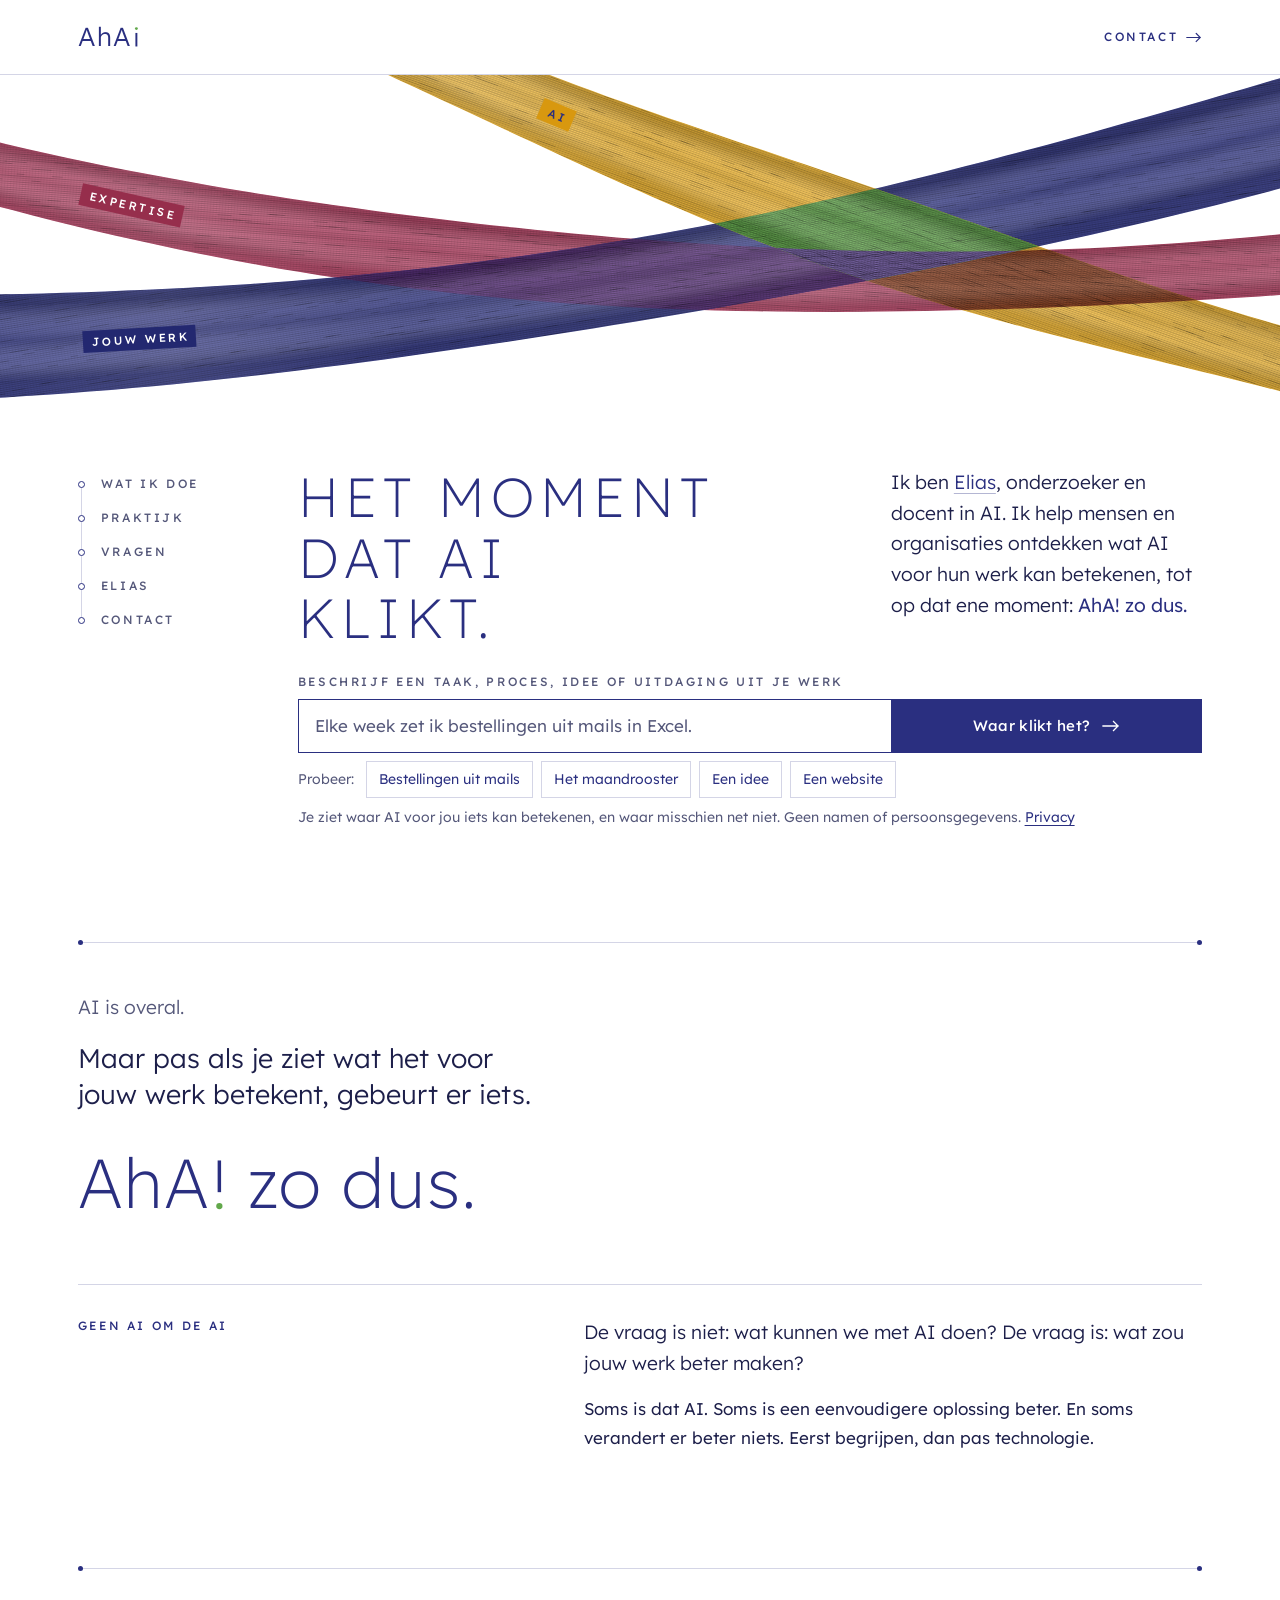
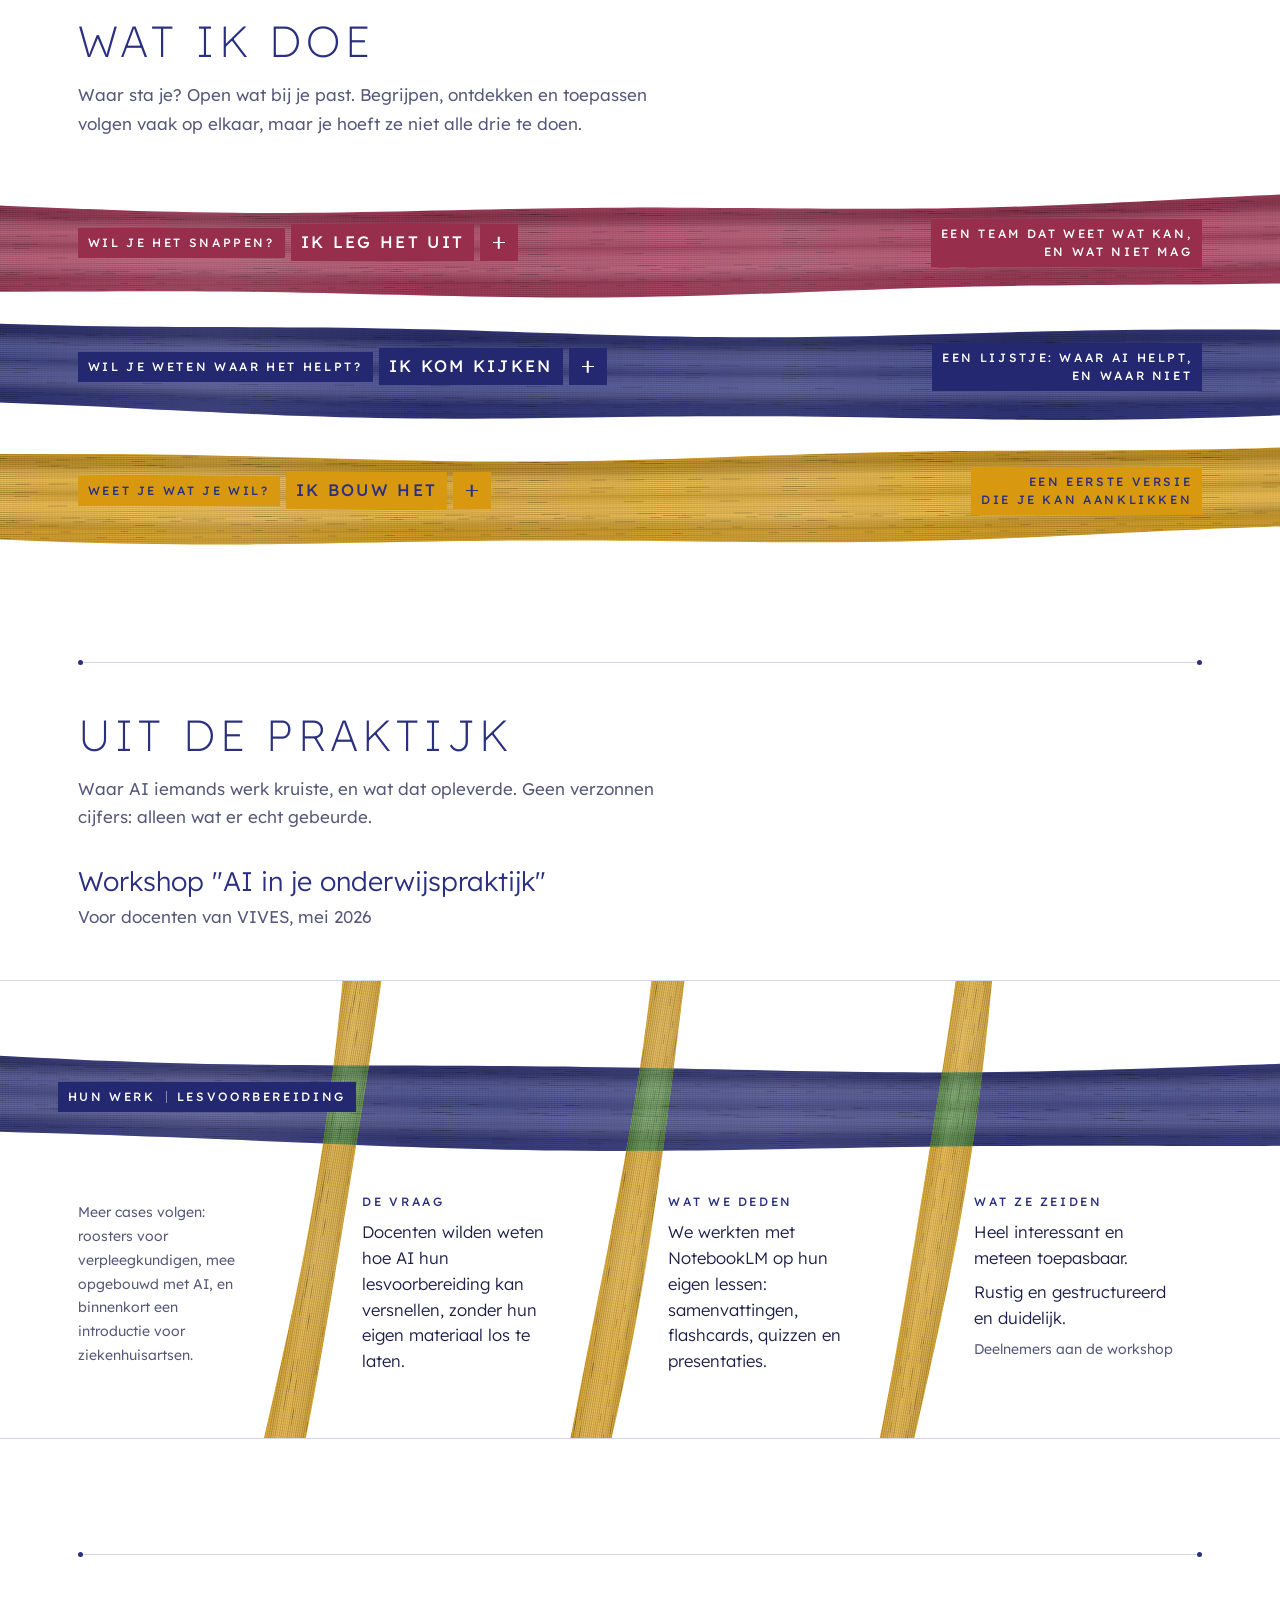
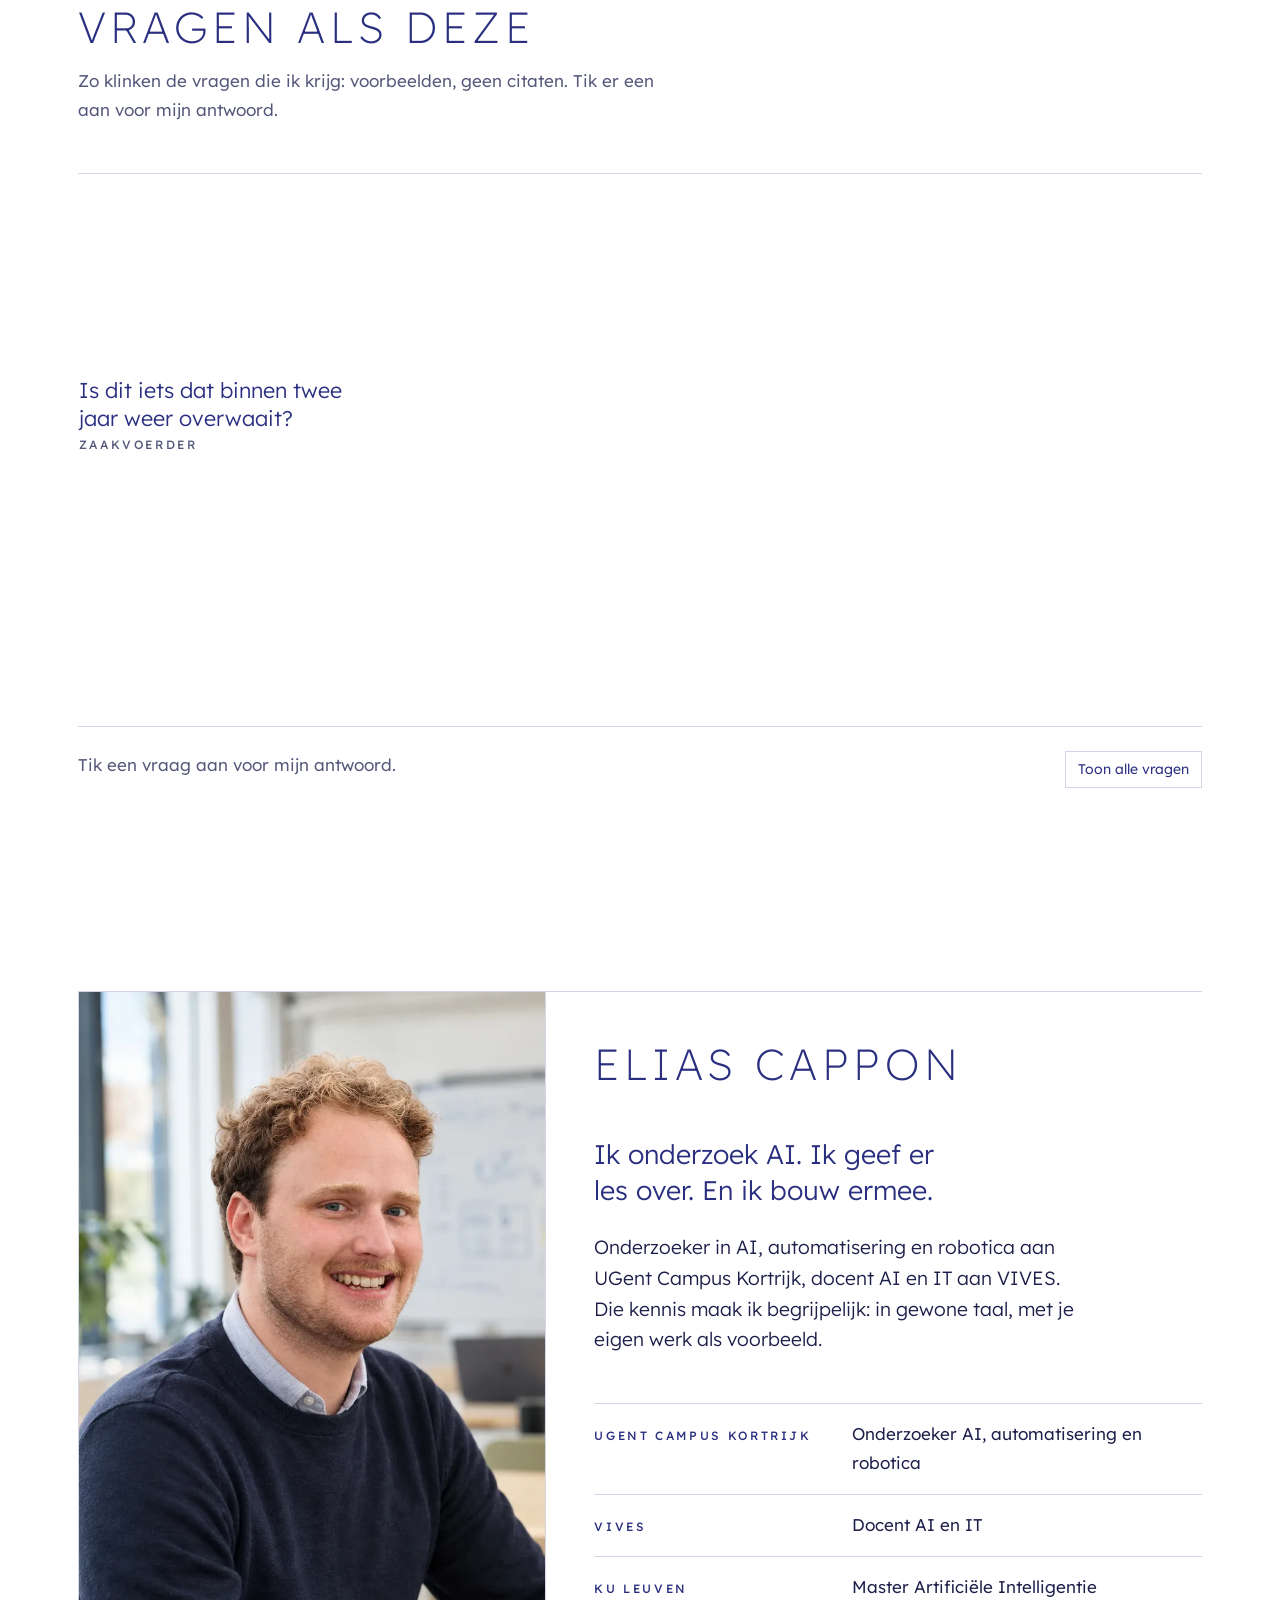
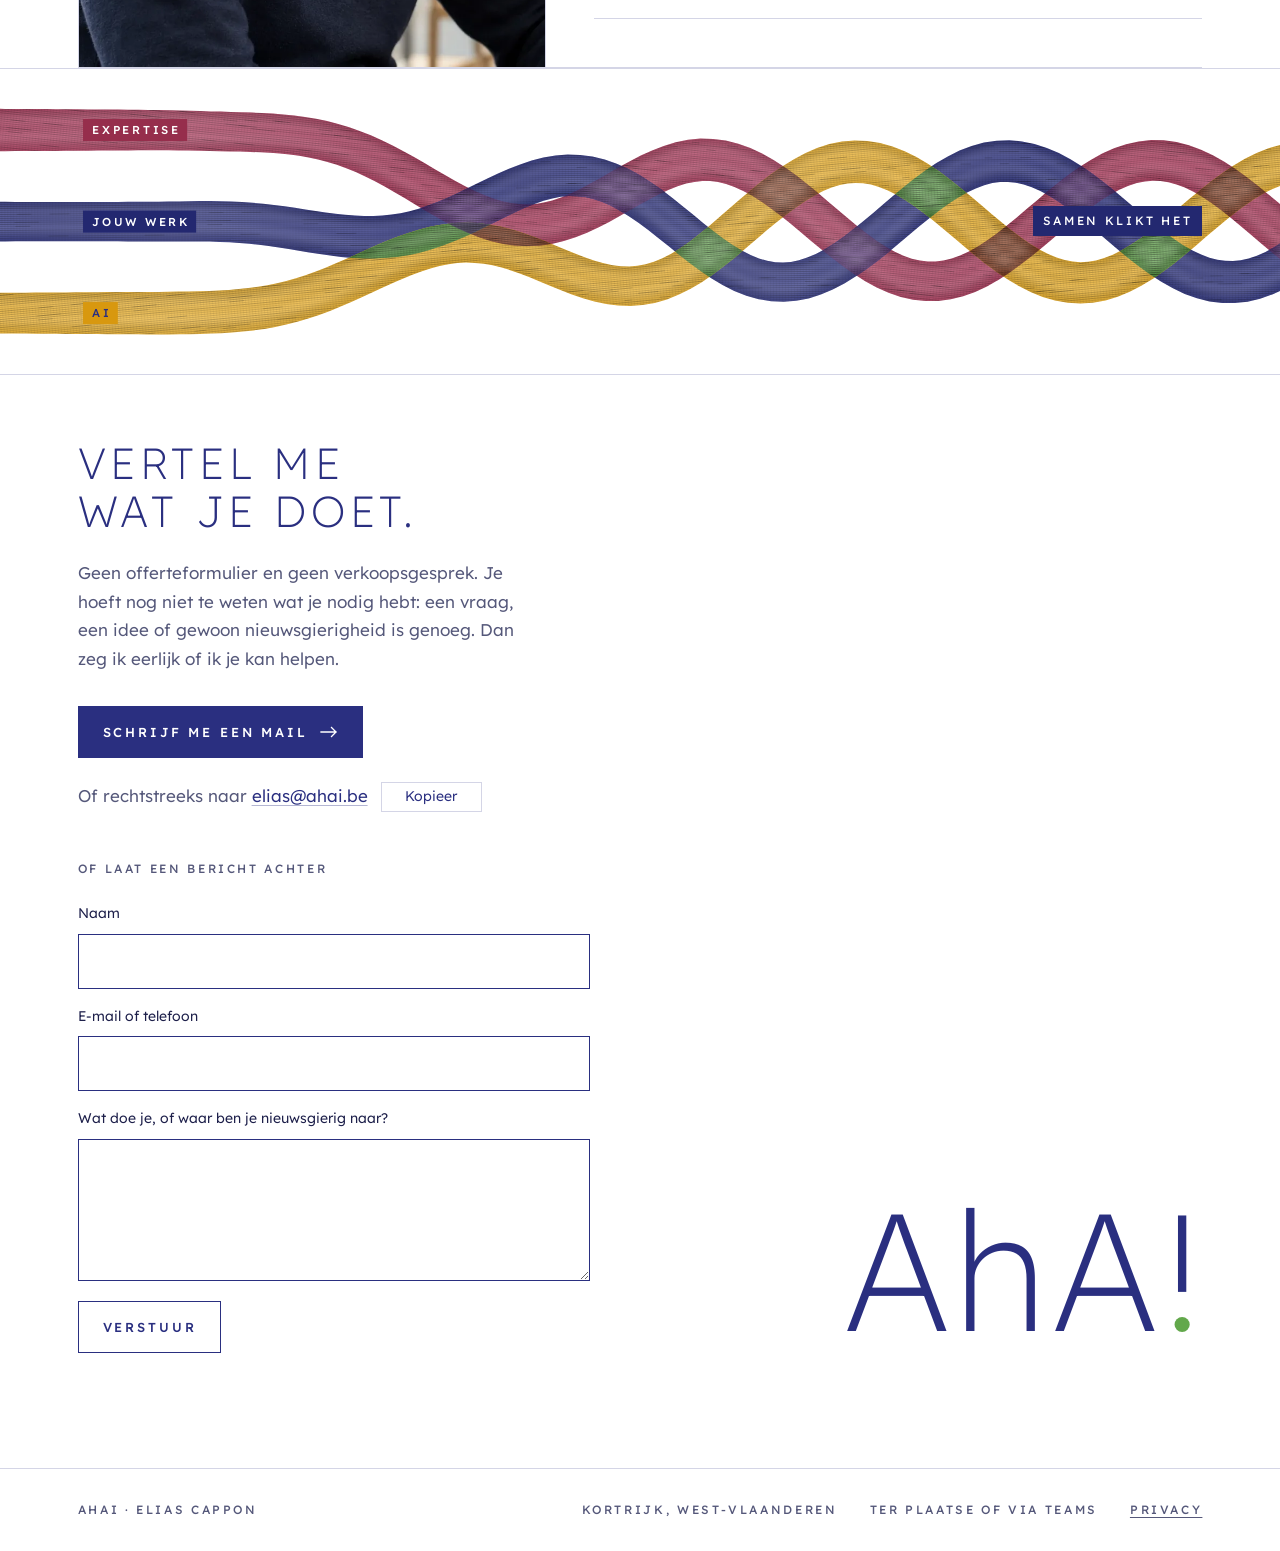
==== commit c6b6bb75: "Let the mark think while the tool waits, with light lines below it The i leans towards the ! and bac" ====
--- a/site/index.html
+++ b/site/index.html
@@ -96,8 +96,11 @@
       <div class="match__silk"><svg aria-hidden="true" focusable="false"></svg></div>
       <div class="wrap match__in" aria-busy="false">
         <div class="match__head">
-          <p class="match__mark" aria-hidden="true" hidden><span class="mark" data-mark><span>AhA</span><svg class="mark__i" viewBox="0 0 259 766" focusable="false"><rect class="mark__stem" x="93" y="228" width="75" height="522"/><circle class="mark__dot" cx="130.5" cy="60.5" r="56"/></svg></span></p>
-          <p class="match__score display" tabindex="-1" data-score>Even kijken…</p>
+          <div class="match__top">
+            <p class="match__mark" aria-hidden="true" hidden><span class="mark" data-mark><span>AhA</span><svg class="mark__i" viewBox="0 0 259 766" focusable="false"><rect class="mark__stem" x="93" y="228" width="75" height="522"/><circle class="mark__dot" cx="130.5" cy="60.5" r="56"/></svg></span></p>
+            <p class="match__score display" tabindex="-1" data-score>Even kijken…</p>
+          </div>
+          <p class="match__quip" aria-hidden="true" hidden></p>
           <p class="match__verdict" data-verdict></p>
           <p class="match__caption label" id="klikt-kader">Zo komt de score tot stand</p>
           <dl class="match__frame" data-frame aria-labelledby="klikt-kader"></dl>
--- a/site/styles/site.css
+++ b/site/styles/site.css
@@ -587,7 +587,10 @@
   .lane__silk { height: 176px; }
   .braid__tag { display: none; }
   .lane__band { flex-direction: column; align-items: flex-start; justify-content: center; gap: 4px; }
-  .lane__sign { align-self: auto; height: 34px; }
+  /* the question on a line of its own, the service with its sign below it */
+  .lane__names { display: grid; grid-template-columns: auto auto; justify-content: start; }
+  .lane__word { grid-column: 1 / -1; justify-self: start; }
+  .lane__sign { align-self: stretch; height: auto; }
   .lane__spec { text-align: left; }
   .lane__spec span { display: inline; }
 
@@ -714,7 +717,14 @@
 }
 
 /* ── The match lands: AhAi turns into AhA! ────────────────────── */
-.match__mark { font-size: 34px; line-height: 1; margin-bottom: calc(-1 * var(--s-2)); }
+/* the mark stands beside the score: thinking while it waits, AhA! once it lands */
+.match__top { display: flex; align-items: baseline; gap: var(--s-4); }
+.match__mark { flex: none; font-size: 34px; line-height: 1; }
+.match__quip {
+  min-height: 1.7em; color: var(--ink-soft); font-weight: var(--w-light);
+  transition: opacity var(--d-fast) var(--ease), transform var(--d-fast) var(--ease);
+}
+.match__quip.is-swap { opacity: 0; transform: translateY(4px); transition-duration: 200ms; }
 
 .aha__pay .mark { font-weight: var(--w-display); letter-spacing: 0.02em; color: inherit; }
 .aha__pay .mark__i { width: 0.242em; }
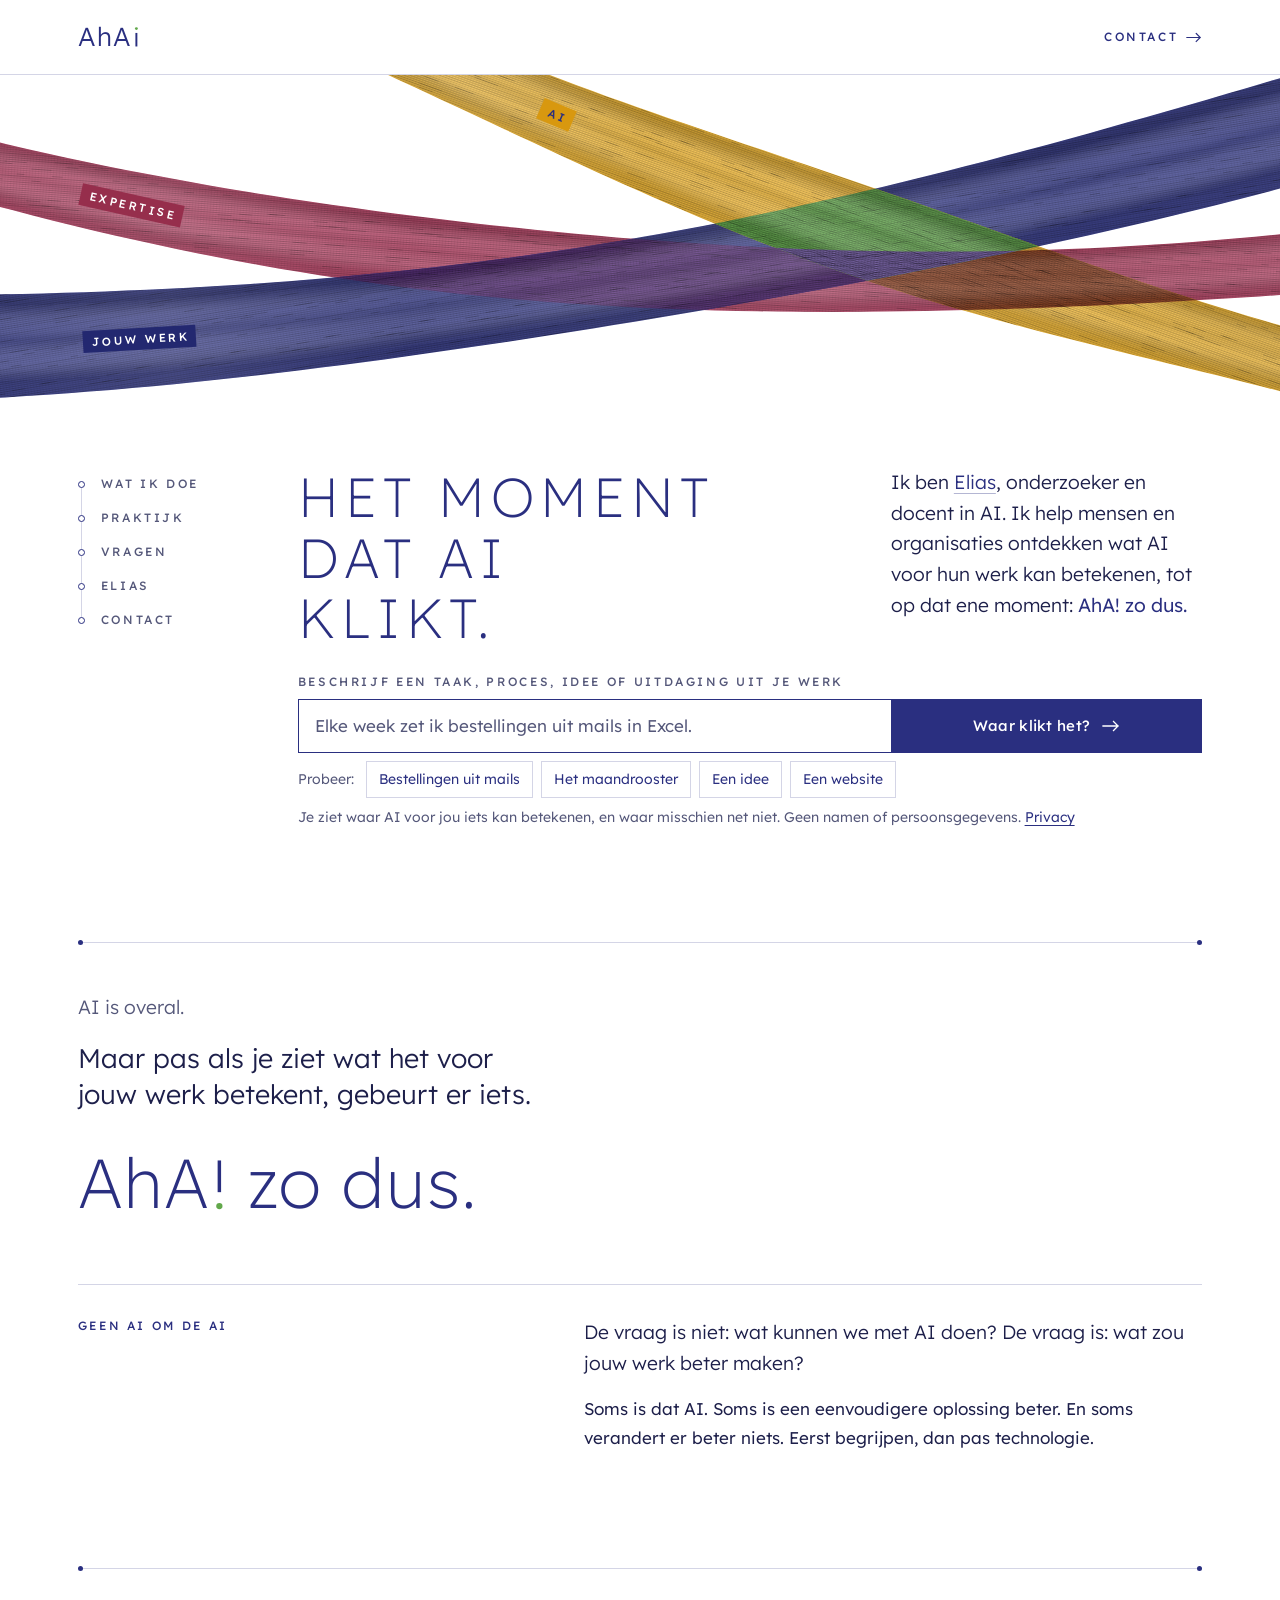
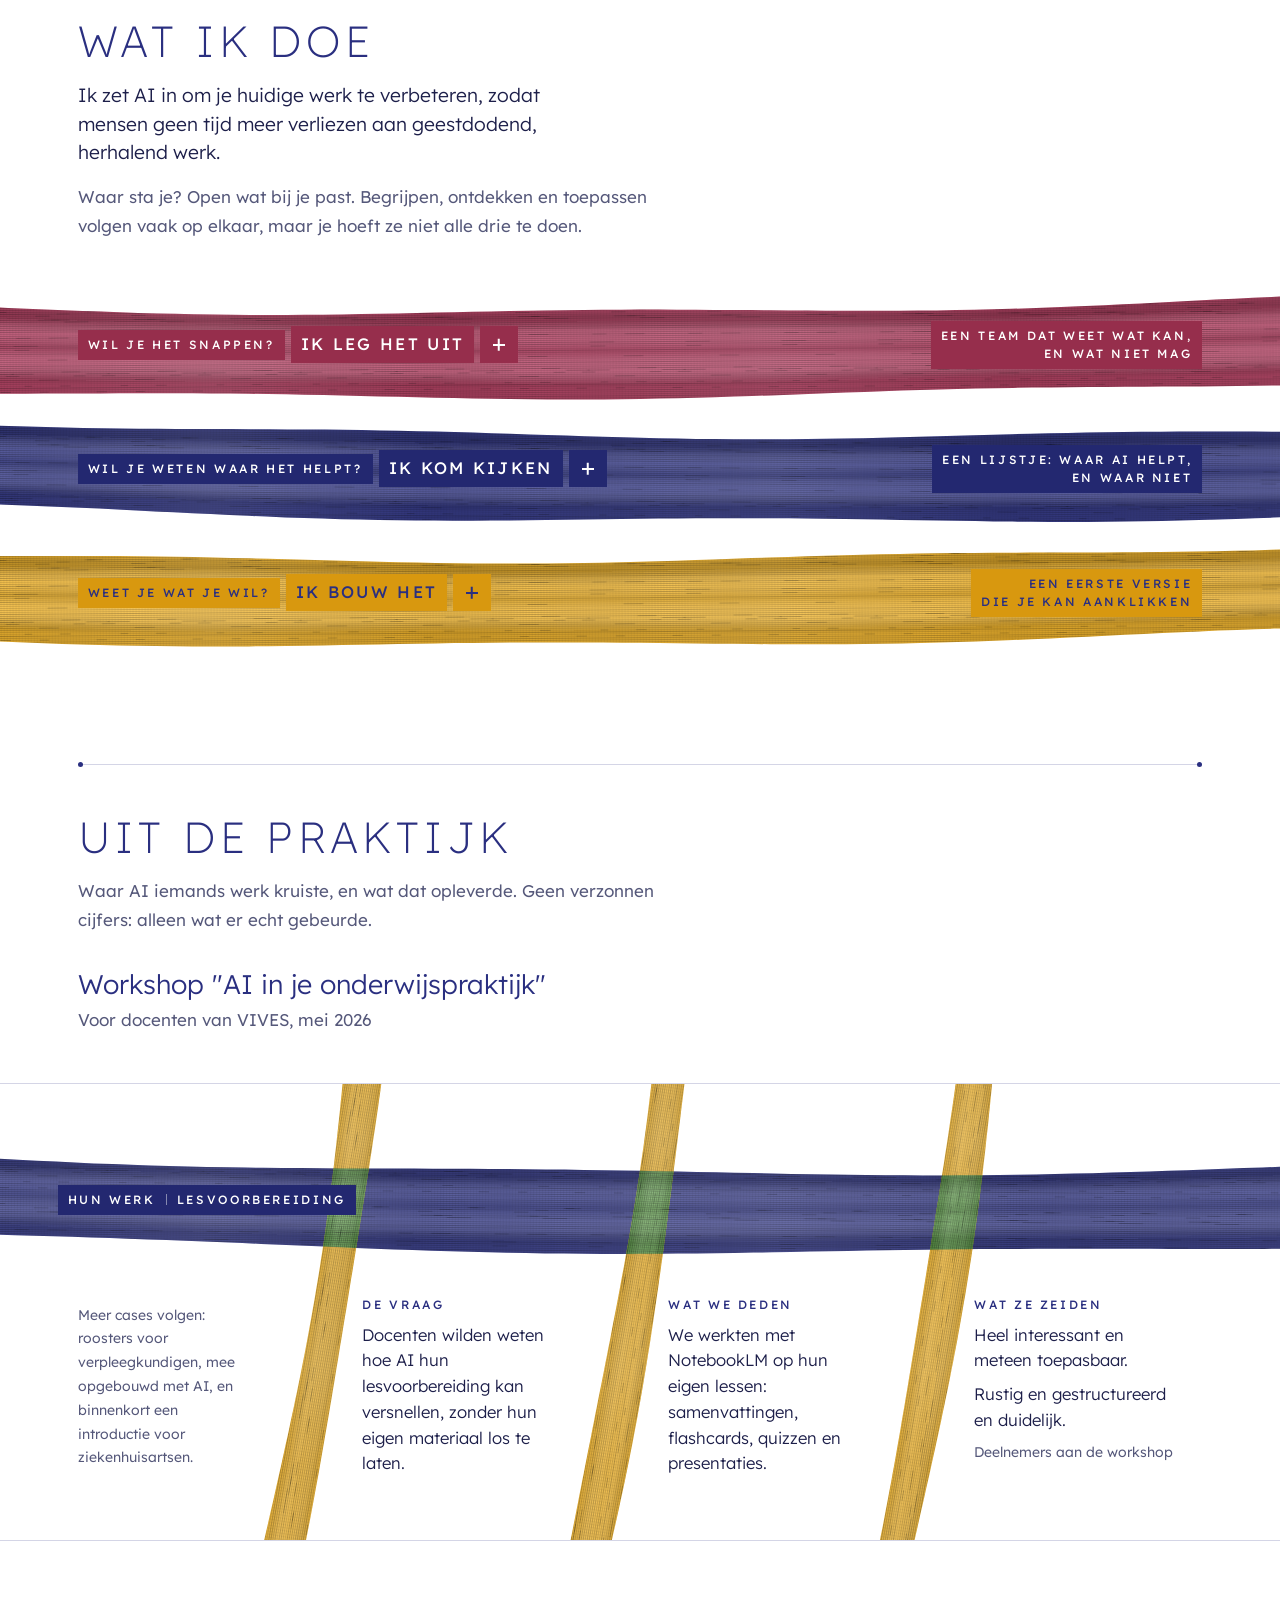
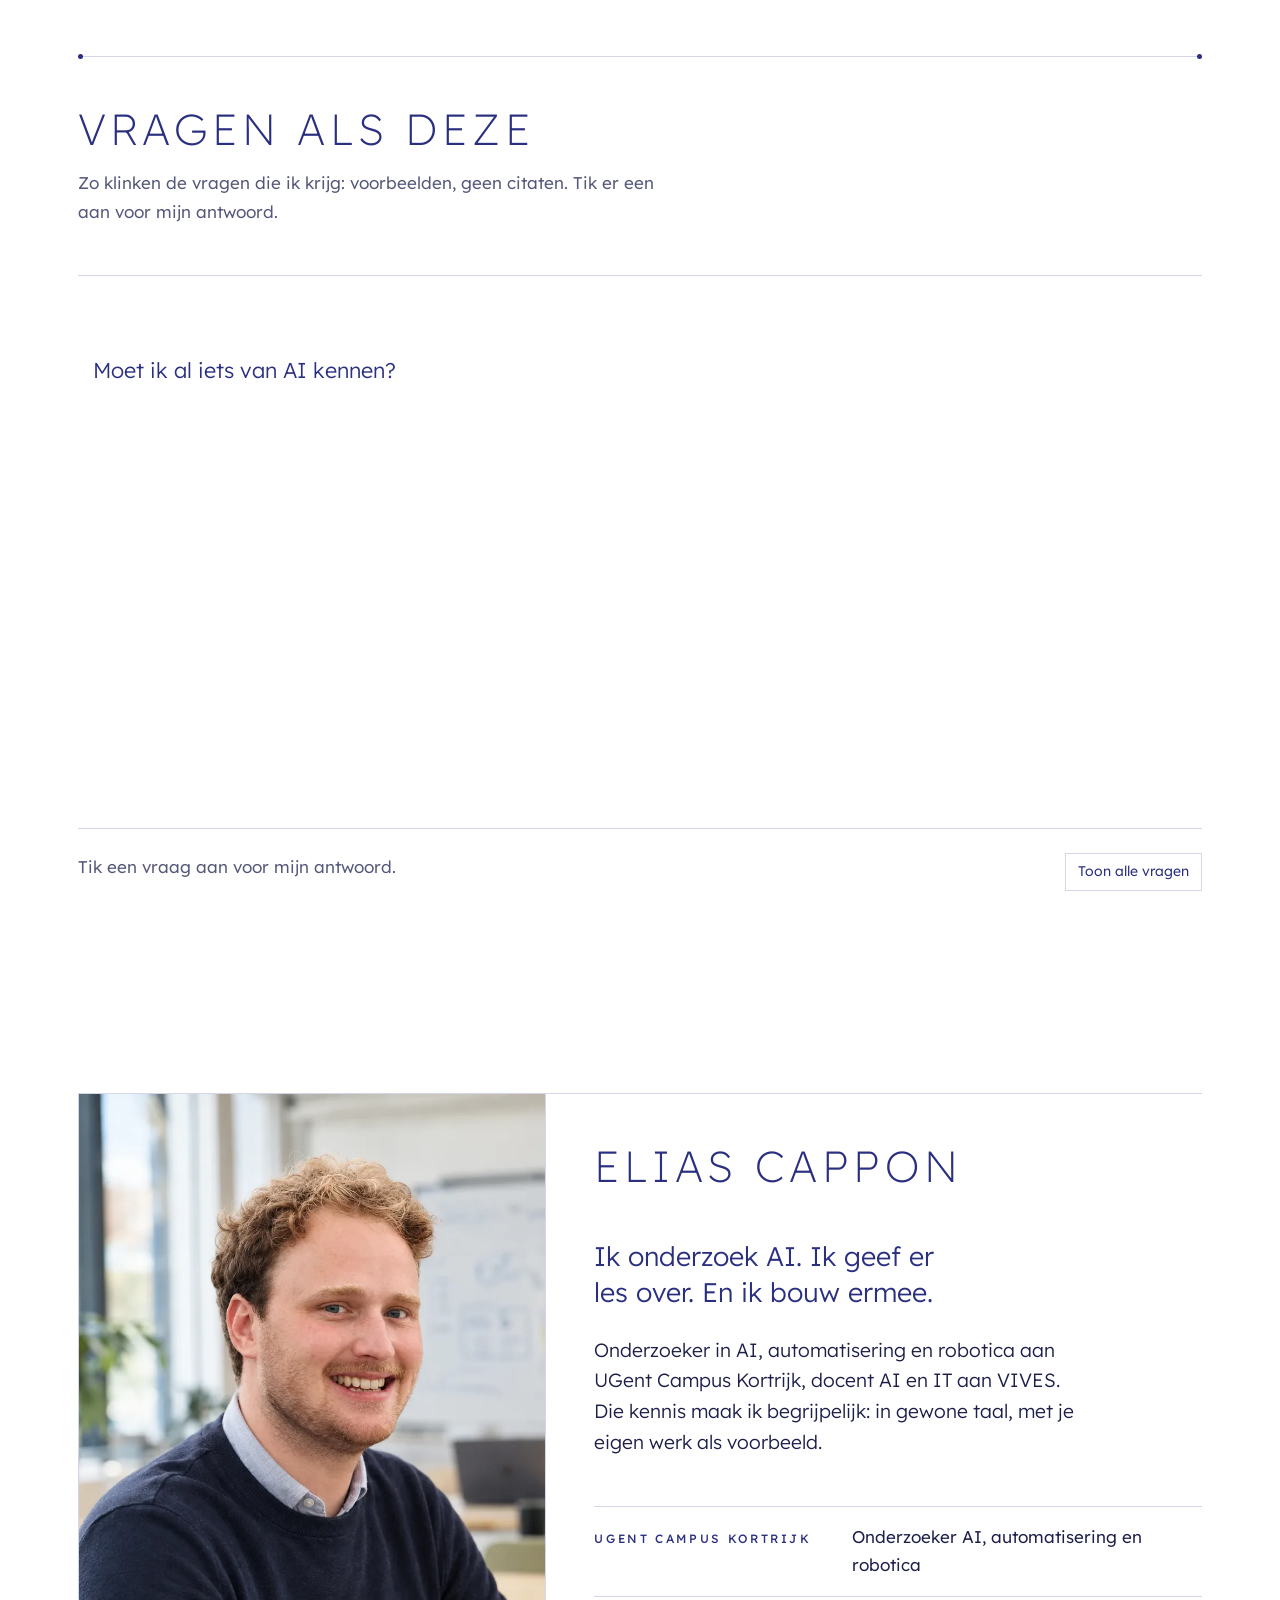
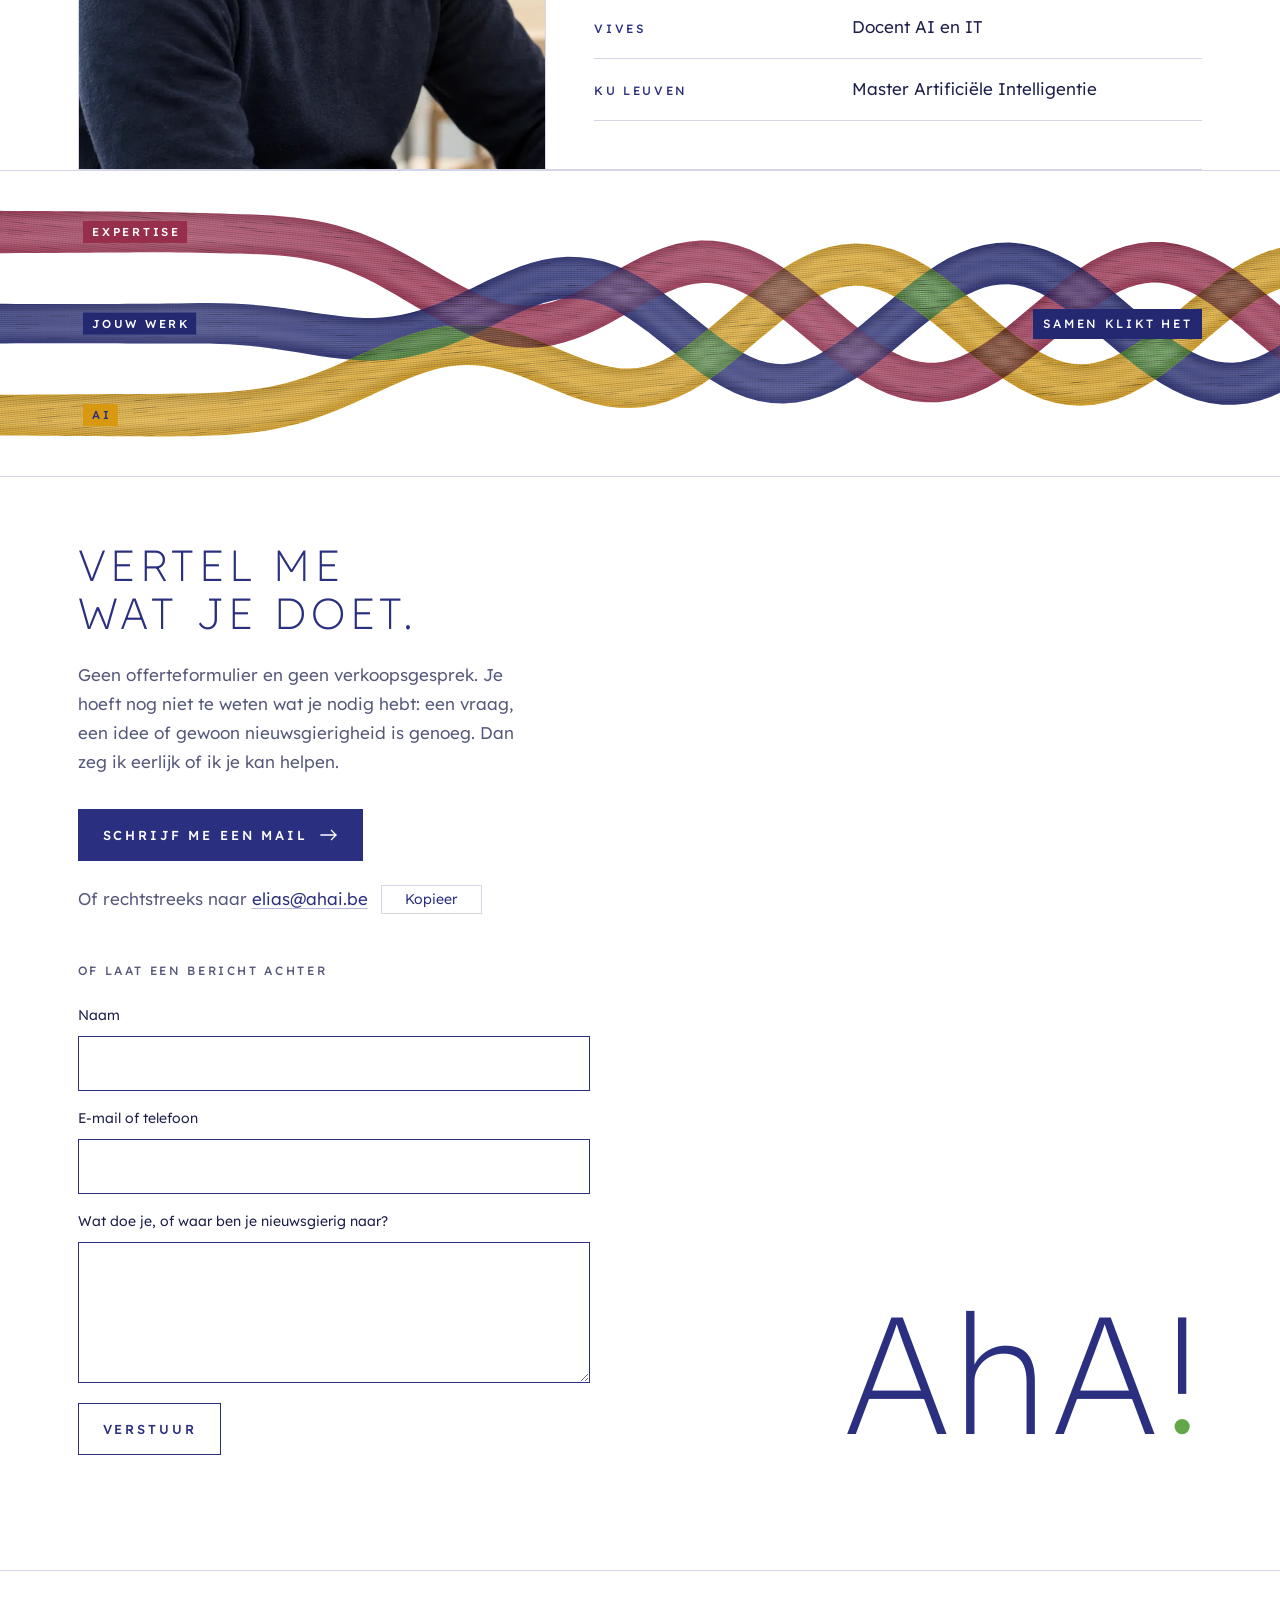
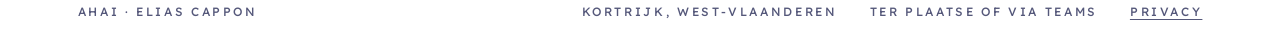
==== commit cabb2807: "Tell how AI takes over, and keep Safari in colour - "Zo kan het lopen": the analysis now returns the" ====
--- a/site/index.html
+++ b/site/index.html
@@ -16,6 +16,7 @@
 <script src="scripts/contact.js" defer></script>
 <script src="scripts/vragen.js" defer></script>
 <script src="scripts/lanes.js" defer></script>
+<script src="scripts/stories.js" defer></script>
 </head>
 <body>
 <a class="skip" href="#inhoud">Naar de inhoud</a>
@@ -106,6 +107,8 @@
           <dl class="match__frame" data-frame aria-labelledby="klikt-kader"></dl>
         </div>
         <div class="match__body">
+          <p class="match__caption label" id="klikt-stappen" hidden>Zo kan het lopen</p>
+          <ol class="flow" data-flow aria-labelledby="klikt-stappen" hidden></ol>
           <p class="match__caption label" id="klikt-acties">Wat ik voor je kan doen</p>
           <ul class="match__reasons" data-reasons aria-labelledby="klikt-acties"></ul>
           <p class="match__fit" data-fit></p>
@@ -144,6 +147,7 @@
       <div class="rule" aria-hidden="true"></div>
       <div class="section__head">
         <h2 id="doen-title" class="display">Wat ik doe</h2>
+        <p class="section__claim">Ik zet AI in om je huidige werk te verbeteren, zodat mensen geen tijd meer verliezen aan geestdodend, herhalend werk.</p>
         <p class="section__intro">Waar sta je? Open wat bij je past. Begrijpen, ontdekken en toepassen volgen vaak op elkaar, maar je hoeft ze niet alle drie te doen.</p>
       </div>
     </div>
@@ -163,6 +167,14 @@
               <p class="lane__meta">1 uur tot een halve dag, ter plaatse of via Teams</p>
             </div>
             <dl class="lane__for"><dt class="label">Begrijpen</dt><dd>Workshops, opleidingen, lezingen en begeleiding.</dd></dl>
+            <figure class="story story--untangle" data-story aria-hidden="true">
+              <svg class="story__tangle" focusable="false"><path/></svg>
+              <ol class="flow flow--plain">
+                <li class="flow__step"><span class="flow__knot"></span><span class="flow__name">Je vraag</span></li>
+                <li class="flow__step"><span class="flow__knot"></span><span class="flow__name">Uitleg met je eigen werk</span></li>
+                <li class="flow__step"><span class="flow__knot"></span><span class="flow__name">Zelf aan de slag</span></li>
+              </ol>
+            </figure>
           </div>
         </div>
       </article>
@@ -181,6 +193,14 @@
               <p class="lane__meta">Een dag, bij jou op het werk</p>
             </div>
             <dl class="lane__for"><dt class="label">Ontdekken</dt><dd>Vertrekken vanuit je werk, niet vanuit de tools.</dd></dl>
+            <figure class="story" data-story aria-hidden="true">
+              <ol class="flow">
+                <li class="flow__step is-ai" style="--n: 0"><span class="flow__knot"></span><span class="flow__name">Mails lezen</span><span class="flow__who"><span class="flow__then">met de hand</span><span class="flow__now">AI</span></span></li>
+                <li class="flow__step is-ai" style="--n: 1"><span class="flow__knot"></span><span class="flow__name">In Excel zetten</span><span class="flow__who"><span class="flow__then">met de hand</span><span class="flow__now">AI</span></span></li>
+                <li class="flow__step" style="--n: 2"><span class="flow__knot"></span><span class="flow__name">Nakijken</span><span class="flow__who"><span class="flow__now">Jij</span></span></li>
+                <li class="flow__step is-ai" style="--n: 3"><span class="flow__knot"></span><span class="flow__name">Rapport maken</span><span class="flow__who"><span class="flow__then">met de hand</span><span class="flow__now">AI</span></span></li>
+              </ol>
+            </figure>
           </div>
         </div>
       </article>
@@ -199,6 +219,14 @@
               <p class="lane__meta">Van prototype tot maatwerk</p>
             </div>
             <dl class="lane__for"><dt class="label">Toepassen</dt><dd>Prototypes, AI-tools, automatisaties en maatwerk.</dd></dl>
+            <figure class="story story--grow" data-story aria-hidden="true">
+              <ol class="flow flow--plain">
+                <li class="flow__step" style="--n: 0"><span class="flow__knot"></span><span class="flow__name">Idee</span></li>
+                <li class="flow__step" style="--n: 1"><span class="flow__knot"></span><span class="flow__name">Eerste versie</span></li>
+                <li class="flow__step" style="--n: 2"><span class="flow__knot"></span><span class="flow__name">Testen</span></li>
+                <li class="flow__step is-built" style="--n: 3"><span class="flow__knot"></span><span class="flow__name">Tool in gebruik</span></li>
+              </ol>
+            </figure>
           </div>
         </div>
       </article>
--- a/site/styles/site.css
+++ b/site/styles/site.css
@@ -397,6 +397,73 @@
 .lane__for { display: grid; gap: var(--s-1); padding-left: var(--s-5); border-left: 1px solid var(--rule); }
 .lane__for dt { color: var(--ink-soft); }
 .lane__for dd { color: var(--ink); }
+
+/* ── A flow: steps as knots on a thread ────────────────────────────
+   Used for "Zo kan het lopen" in the Klikt het? reading and for the
+   little story in each band. A step AI takes over turns saffron, knot
+   and the thread into it; a step that stays with a person stays in the
+   flow's own ink. */
+.flow {
+  --knot: 14px;
+  display: grid; grid-auto-flow: column; grid-auto-columns: minmax(0, 1fr);
+  margin: 0; padding: 0; list-style: none;
+}
+/* knot, name, then who: the who-tags line up even when a name wraps */
+.flow__step { position: relative; display: grid; grid-template-rows: auto 1fr auto; justify-items: center; gap: var(--s-2); text-align: center; }
+.flow__step + .flow__step::before {
+  content: ""; position: absolute; top: calc(var(--knot) / 2 - 1px); right: 50%; width: 100%; height: 2px;
+  background: var(--flow-ink, var(--indigo)); transform-origin: left center;
+  transition: background-color var(--d-slow) var(--ease) var(--d, 0ms), transform var(--d-slow) var(--ease) var(--d, 0ms), opacity var(--d-fast) var(--ease) var(--d, 0ms);
+}
+.flow__knot {
+  position: relative; z-index: 1; width: var(--knot); height: var(--knot); border-radius: 50%;
+  background: var(--flow-ink, var(--indigo));
+  transition: background-color var(--d-slow) var(--ease) var(--d, 0ms), transform var(--d-fast) var(--ease) var(--d, 0ms), opacity var(--d-fast) var(--ease) var(--d, 0ms);
+}
+.flow__name {
+  max-width: 16ch; font-size: var(--t-small); line-height: 1.35; color: var(--ink); text-wrap: balance;
+  transition: opacity var(--d-fast) var(--ease) var(--d, 0ms);
+}
+.flow__who { display: grid; justify-items: center; font-size: var(--t-label); font-weight: var(--w-label); letter-spacing: var(--track-label); text-transform: uppercase; }
+.flow__who > span { grid-area: 1 / 1; padding: 2px 6px; transition: opacity var(--d-fast) var(--ease) var(--d, 0ms); }
+.flow__then { color: var(--ink-soft); }
+.flow__now { background: var(--tag-indigo); color: var(--sky); }
+.flow__step.is-ai .flow__now { background: var(--tag-saffron); color: var(--indigo); }
+/* AI takes its steps over one by one */
+.flow__step.is-ai { --d: calc(var(--n, 0) * 220ms + 200ms); }
+.flow__step.is-ai .flow__knot, .flow__step.is-ai::before { background: var(--saffron); }
+.flow__step.is-ai .flow__then { opacity: 0; }
+/* before the story is told (only with JavaScript), they are still done by hand */
+.is-ready:not(.is-told) .flow__step.is-ai .flow__knot,
+.is-ready:not(.is-told) .flow__step.is-ai::before { background: var(--flow-ink, var(--indigo)); }
+.is-ready:not(.is-told) .flow__step.is-ai .flow__now { opacity: 0; }
+.is-ready:not(.is-told) .flow__step.is-ai .flow__then { opacity: 1; }
+.is-rewind, .is-rewind *, .is-rewind *::before { transition: none !important; }
+
+/* The story under a band. */
+.story { grid-column: 1 / -1; position: relative; margin: 0; padding-top: var(--s-5); }
+/* Ik leg het uit: the tangle straightens, then the knots appear */
+.story--untangle { --flow-ink: var(--madder); }
+.story__tangle { position: absolute; left: 0; top: var(--s-5); width: 100%; height: 40px; overflow: visible; pointer-events: none; transition: opacity var(--d-fast) var(--ease) 150ms; }
+.story__tangle path { fill: none; stroke: var(--madder); stroke-width: 2; stroke-linecap: round; stroke-linejoin: round; }
+.story--untangle:not(.is-ready) .story__tangle, .story--untangle.is-told .story__tangle { opacity: 0; }
+.story--untangle .flow__step { --d: calc(var(--n, 0) * 160ms); }
+.story--untangle.is-ready:not(.is-told) .flow__step::before,
+.story--untangle.is-ready:not(.is-told) .flow__knot,
+.story--untangle.is-ready:not(.is-told) .flow__name { opacity: 0; }
+/* Ik bouw het: the thread grows knot by knot to a tool in use */
+.story--grow .flow__step { --d: calc(var(--n, 0) * 380ms); }
+.story--grow .flow__knot, .story--grow .flow__name { transition-delay: calc(var(--d) + 280ms); }
+.story--grow .flow__step.is-built .flow__knot { background: var(--saffron); }
+.story--grow.is-ready:not(.is-told) .flow__step::before { transform: scaleX(0); }
+.story--grow.is-ready:not(.is-told) .flow__knot { transform: scale(0.4); opacity: 0; }
+.story--grow.is-ready:not(.is-told) .flow__name { opacity: 0; }
+
+/* "Wat ik doe" opens with what it is all for. */
+.section__claim { max-width: 40ch; font-size: var(--t-lede); font-weight: var(--w-light); line-height: 1.5; color: var(--ink); text-wrap: pretty; }
+
+/* A strong match: thread snippets burst from the dot of AhA! */
+.burst { position: fixed; inset: 0; z-index: 40; pointer-events: none; }
 
 /* ── Vragen: a cloud of questions ─────────────────────────────── */
 .cloud { border-top: 1px solid var(--rule); }
@@ -601,6 +668,19 @@
   .footer__in { flex-direction: column; }
 }
 
+/* A flow with who-does-what reads top to bottom wherever it has too little
+   room to lay its steps side by side: on a phone, and in the narrow
+   reading column at middle widths. It asks its own container, not the
+   screen. */
+.match__body, .story { container: flow / inline-size; }
+@container flow (max-width: 620px) {
+  .flow:not(.flow--plain) { grid-auto-flow: row; grid-auto-columns: auto; row-gap: var(--s-4); }
+  .flow:not(.flow--plain) .flow__step { grid-template-columns: var(--knot) minmax(0, 1fr) auto; grid-template-rows: none; justify-items: start; align-items: center; column-gap: var(--s-3); text-align: left; }
+  .flow:not(.flow--plain) .flow__step + .flow__step::before { top: auto; right: auto; bottom: 50%; left: calc(var(--knot) / 2 - 1px); width: 2px; height: calc(100% + var(--s-4)); }
+  .flow:not(.flow--plain) .flow__name { max-width: none; }
+  .flow:not(.flow--plain) .flow__who { justify-self: end; justify-items: end; }
+}
+
 @media (max-width: 560px) {
   .klikt__field { flex-direction: column; }
   .klikt textarea { min-height: 78px; }
